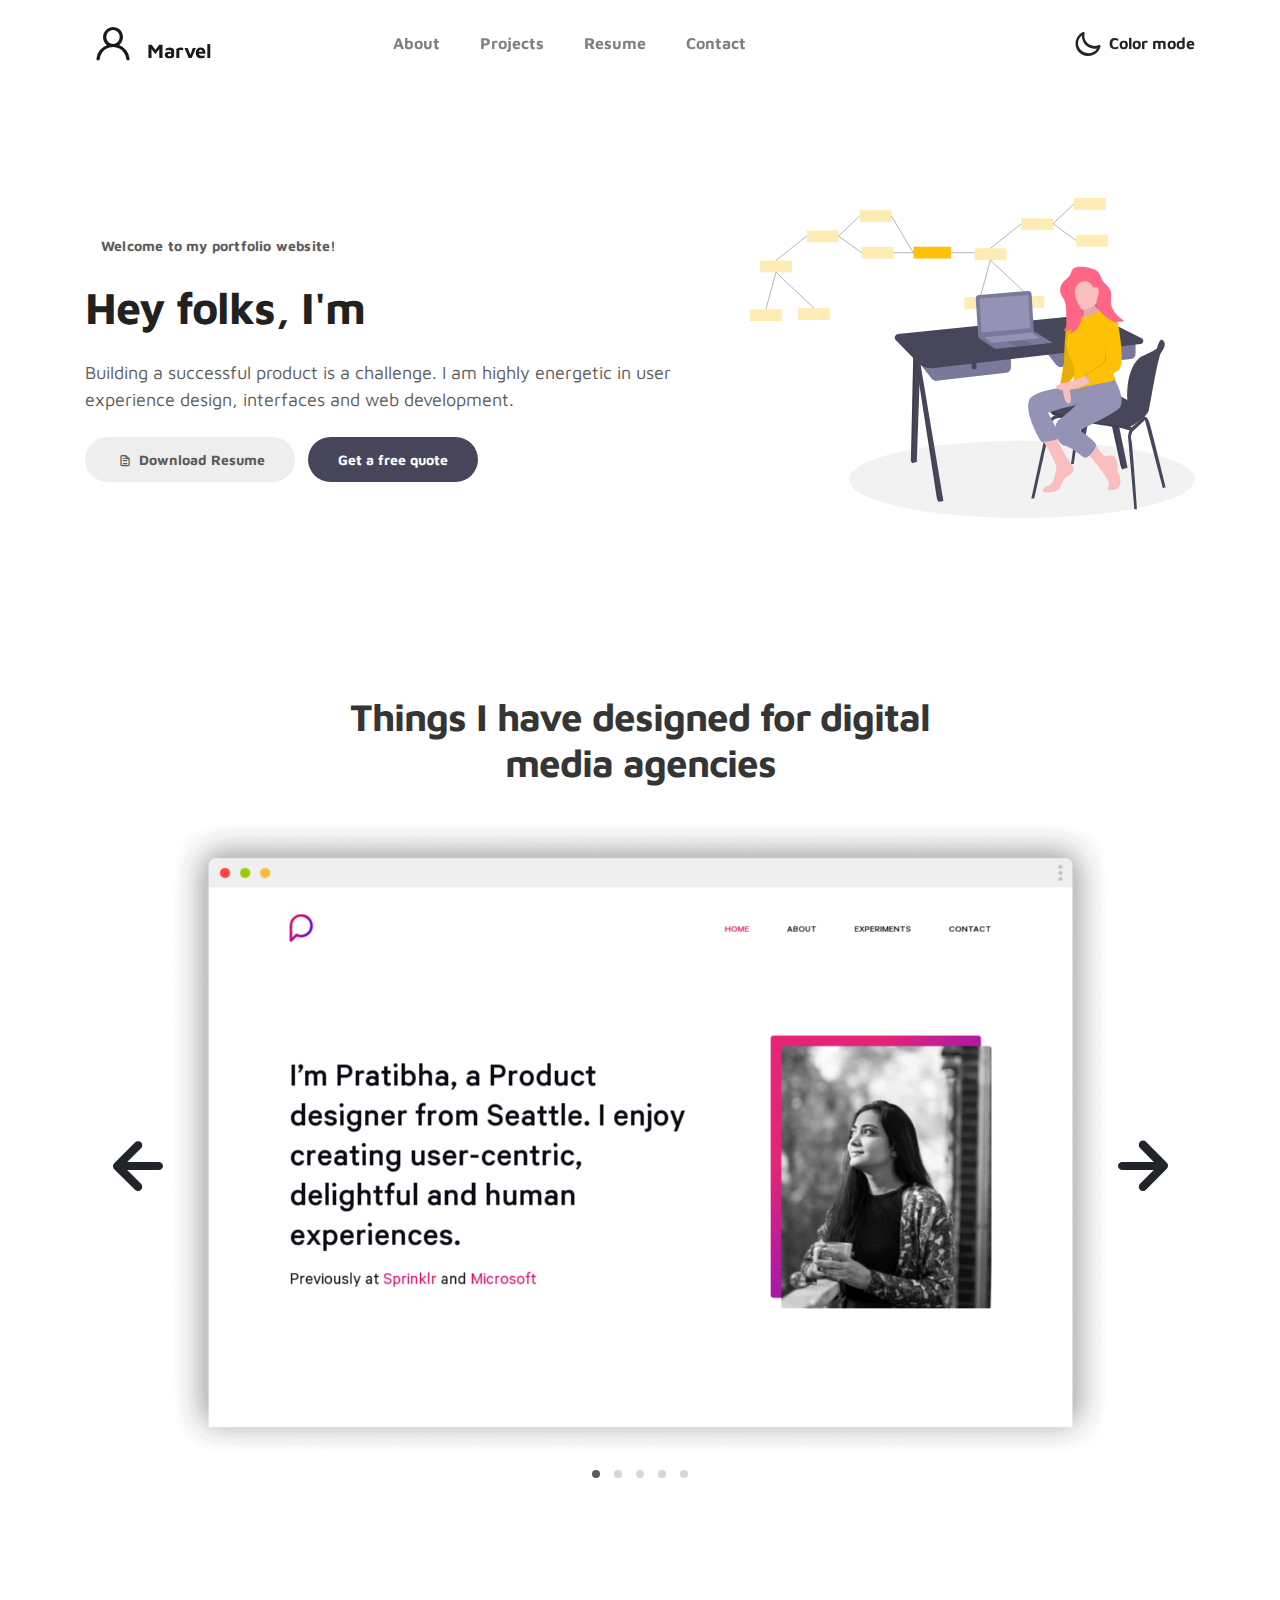
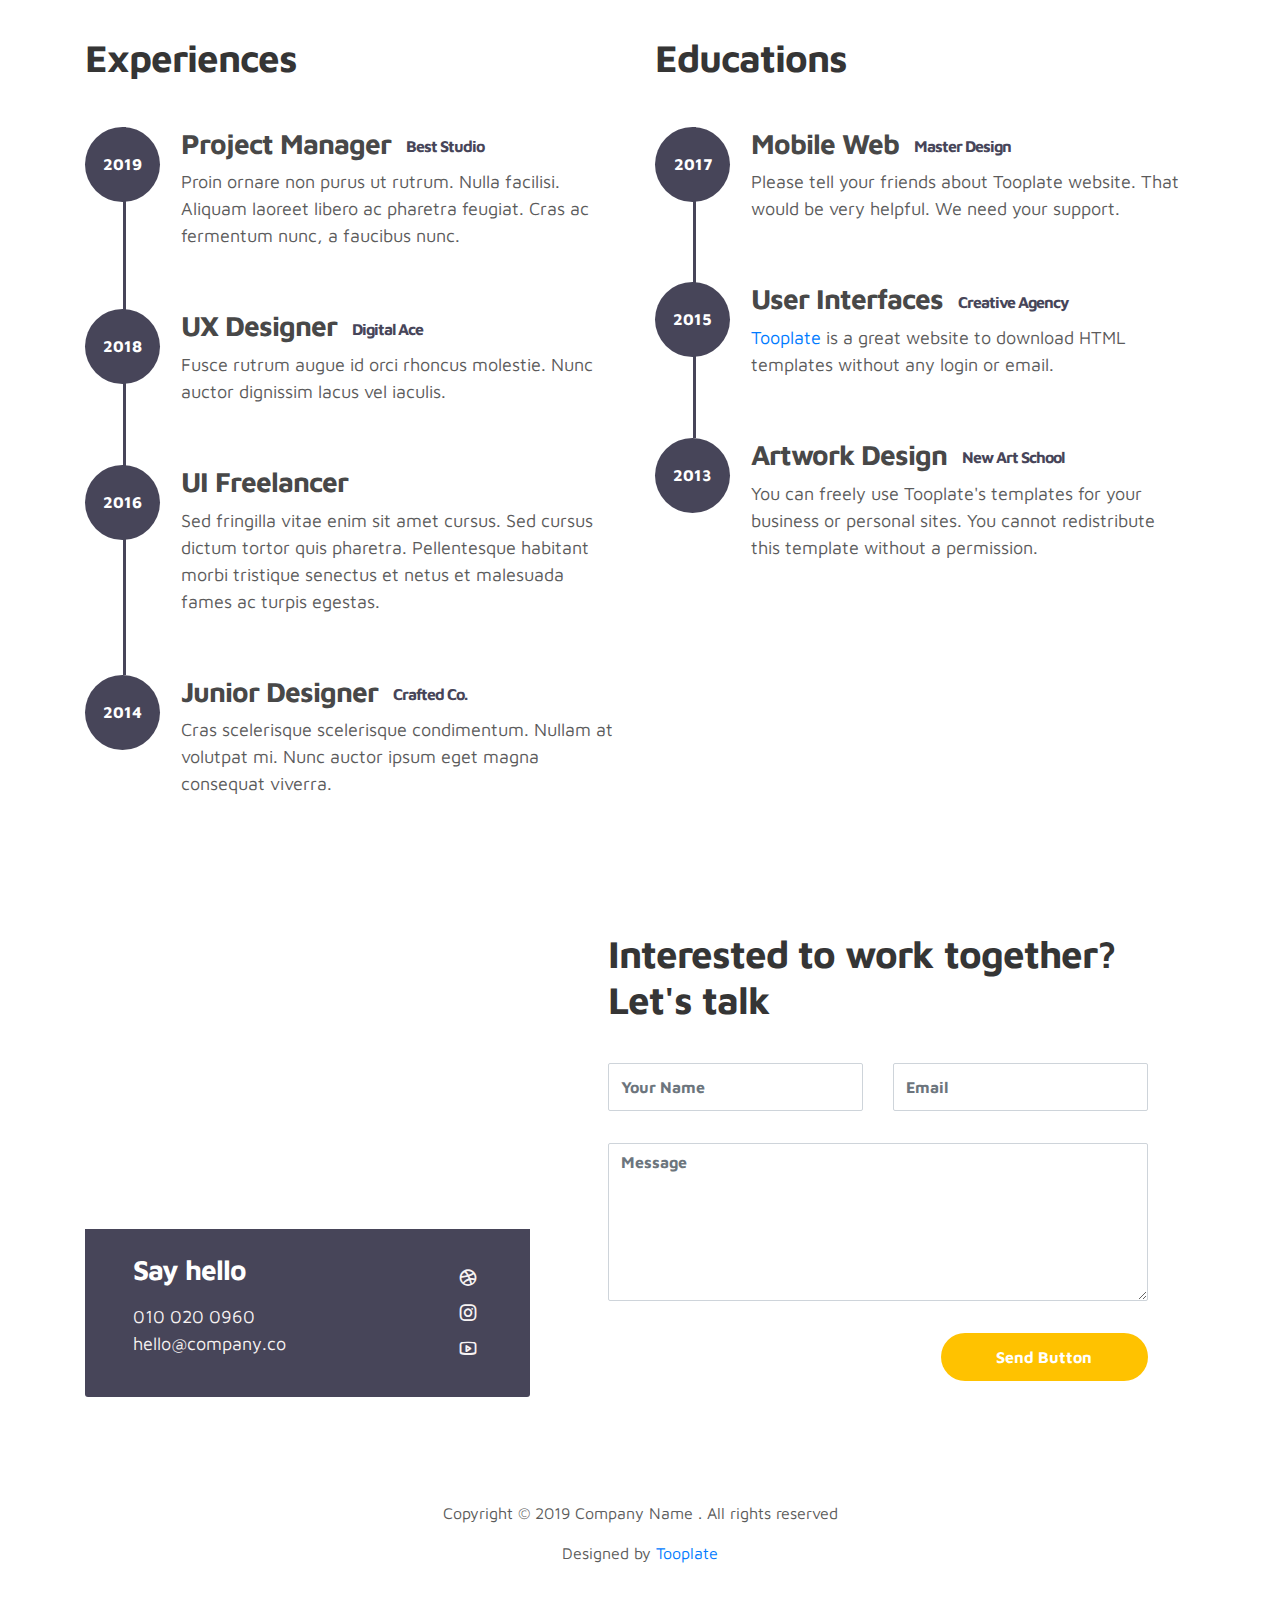
==== portofolio/index.html @ a472008d "change: template" ====
<!doctype html>
<html lang="en">
  <head>
    <meta charset="utf-8">
    <meta name="viewport" content="width=device-width, initial-scale=1, shrink-to-fit=no">
    <meta name="description" content="">
    <meta name="author" content="">

    <title>Marvel HTML Bootstrap 4 Template</title>

    <link rel="stylesheet" href="css/bootstrap.min.css">
    <link rel="stylesheet" href="css/unicons.css">
    <link rel="stylesheet" href="css/owl.carousel.min.css">
    <link rel="stylesheet" href="css/owl.theme.default.min.css">

    <!-- MAIN STYLE -->
    <link rel="stylesheet" href="css/tooplate-style.css">
    
<!--

Tooplate 2115 Marvel

https://www.tooplate.com/view/2115-marvel

-->
  </head>
  <body>

    <!-- MENU -->
    <nav class="navbar navbar-expand-sm navbar-light">
        <div class="container">
            <a class="navbar-brand" href="index.html"><i class='uil uil-user'></i> Marvel</a>

            <button class="navbar-toggler" type="button" data-toggle="collapse" data-target="#navbarNav" aria-controls="navbarNav" aria-expanded="false"
                aria-label="Toggle navigation">
                <span class="navbar-toggler-icon"></span>
                <span class="navbar-toggler-icon"></span>
                <span class="navbar-toggler-icon"></span>
            </button>

            <div class="collapse navbar-collapse" id="navbarNav">
                <ul class="navbar-nav mx-auto">
                    <li class="nav-item">
                        <a href="#about" class="nav-link"><span data-hover="About">About</span></a>
                    </li>
                    <li class="nav-item">
                        <a href="#project" class="nav-link"><span data-hover="Projects">Projects</span></a>
                    </li>
                    <li class="nav-item">
                        <a href="#resume" class="nav-link"><span data-hover="Resume">Resume</span></a>
                    </li>
                    <li class="nav-item">
                        <a href="#contact" class="nav-link"><span data-hover="Contact">Contact</span></a>
                    </li>
                </ul>

                <ul class="navbar-nav ml-lg-auto">
                    <div class="ml-lg-4">
                      <div class="color-mode d-lg-flex justify-content-center align-items-center">
                        <i class="color-mode-icon"></i>
                        Color mode
                      </div>
                    </div>
                </ul>
            </div>
        </div>
    </nav>

    <!-- ABOUT -->
    <section class="about full-screen d-lg-flex justify-content-center align-items-center" id="about">
        <div class="container">
            <div class="row">
                
                <div class="col-lg-7 col-md-12 col-12 d-flex align-items-center">
                    <div class="about-text">
                        <small class="small-text">Welcome to <span class="mobile-block">my portfolio website!</span></small>
                        <h1 class="animated animated-text">
                            <span class="mr-2">Hey folks, I'm</span>
                                <div class="animated-info">
                                    <span class="animated-item">Marvel Sann</span>
                                    <span class="animated-item">Web Designer</span>
                                    <span class="animated-item">UI Specialist</span>
                                </div>
                        </h1>

                        <p>Building a successful product is a challenge. I am highly energetic in user experience design, interfaces and web development.</p>
                        
                        <div class="custom-btn-group mt-4">
                          <a href="#" class="btn mr-lg-2 custom-btn"><i class='uil uil-file-alt'></i> Download Resume</a>
                          <a href="#contact" class="btn custom-btn custom-btn-bg custom-btn-link">Get a free quote</a>
                        </div>
                    </div>
                </div>

                <div class="col-lg-5 col-md-12 col-12">
                    <div class="about-image svg">
                        <img src="images/undraw/undraw_software_engineer_lvl5.svg" class="img-fluid" alt="svg image">
                    </div>
                </div>

            </div>
        </div>
    </section>

    <!-- PROJECTS -->
    <section class="project py-5" id="project">
        <div class="container">
                
                <div class="row">
                  <div class="col-lg-11 text-center mx-auto col-12">

                      <div class="col-lg-8 mx-auto">
                        <h2>Things I have designed for digital media agencies</h2>
                      </div>

                      <div class="owl-carousel owl-theme">
                        <div class="item">
                          <div class="project-info">
                            <img src="images/project/project-image01.png" class="img-fluid" alt="project image">
                          </div>
                        </div>

                        <div class="item">
                          <div class="project-info">
                            <img src="images/project/project-image02.png" class="img-fluid" alt="project image">
                          </div>
                        </div>

                        <div class="item">
                          <div class="project-info">
                            <img src="images/project/project-image03.png" class="img-fluid" alt="project image">
                          </div>
                        </div>

                        <div class="item">
                          <div class="project-info">
                            <img src="images/project/project-image04.png" class="img-fluid" alt="project image">
                          </div>
                        </div>

                        <div class="item">
                          <div class="project-info">
                            <img src="images/project/project-image05.png" class="img-fluid" alt="project image">
                          </div>
                        </div>
                      </div>

                  </div>
                </div>
        </div>
    </section>

    <!-- FEATURES -->
    <section class="resume py-5 d-lg-flex justify-content-center align-items-center" id="resume">
        <div class="container">
            <div class="row">

                <div class="col-lg-6 col-12">
                  <h2 class="mb-4">Experiences</h2>

                    <div class="timeline">
                        <div class="timeline-wrapper">
                             <div class="timeline-yr">
                                  <span>2019</span>
                             </div>
                             <div class="timeline-info">
                                  <h3><span>Project Manager</span><small>Best Studio</small></h3>
                                  <p>Proin ornare non purus ut rutrum. Nulla facilisi. Aliquam laoreet libero ac pharetra feugiat. Cras ac fermentum nunc, a faucibus nunc.</p>
                             </div>
                        </div>

                        <div class="timeline-wrapper">
                            <div class="timeline-yr">
                                <span>2018</span>
                            </div>
                            <div class="timeline-info">
                                <h3><span>UX Designer</span><small>Digital Ace</small></h3>
                                <p>Fusce rutrum augue id orci rhoncus molestie. Nunc auctor dignissim lacus vel iaculis.</p>
                            </div>
                        </div>

                        <div class="timeline-wrapper">
                            <div class="timeline-yr">
                                <span>2016</span>
                            </div>
                            <div class="timeline-info">
                                <h3><span>UI Freelancer</h3>
                                <p>Sed fringilla vitae enim sit amet cursus. Sed cursus dictum tortor quis pharetra. Pellentesque habitant morbi tristique senectus et netus et malesuada fames ac turpis egestas.</p>
                            </div>
                        </div>
                        
                        <div class="timeline-wrapper">
                            <div class="timeline-yr">
                                <span>2014</span>
                            </div>
                            <div class="timeline-info">
                                <h3><span>Junior Designer<small>Crafted Co.</small></h3>
                                <p>Cras scelerisque scelerisque condimentum. Nullam at volutpat mi. Nunc auctor ipsum eget magna consequat viverra.</p>
                            </div>
                        </div>

                    </div>
                </div>

                <div class="col-lg-6 col-12">
                  <h2 class="mb-4 mobile-mt-2">Educations</h2>

                    <div class="timeline">
                        <div class="timeline-wrapper">
                             <div class="timeline-yr">
                                  <span>2017</span>
                             </div>
                             <div class="timeline-info">
                                  <h3><span>Mobile Web</span><small>Master Design</small></h3>
                                  <p>Please tell your friends about Tooplate website. That would be very helpful. We need your support.</p>
                             </div>
                        </div>

                        <div class="timeline-wrapper">
                            <div class="timeline-yr">
                                <span>2015</span>
                            </div>
                            <div class="timeline-info">
                                <h3><span>User Interfaces</span><small>Creative Agency</small></h3>
                                <p><a rel="nofollow" href="https://www.facebook.com/tooplate">Tooplate</a> is a great website to download HTML templates without any login or email.</p>
                            </div>
                        </div>
                        
                        <div class="timeline-wrapper">
                            <div class="timeline-yr">
                                <span>2013</span>
                            </div>
                            <div class="timeline-info">
                                <h3><span>Artwork Design</span><small>New Art School</small></h3>
                                <p>You can freely use Tooplate's templates for your business or personal sites. You cannot redistribute this template without a permission.</p>
                            </div>
                        </div>

                    </div>
                </div>
                
            </div>
        </div>
    </section>

    <!-- CONTACT -->
    <section class="contact py-5" id="contact">
      <div class="container">
        <div class="row">
          
          <div class="col-lg-5 mr-lg-5 col-12">
            <div class="google-map w-100">
              <iframe src="https://www.google.com/maps/embed?pb=!1m18!1m12!1m3!1d12088.558402180099!2d-73.99373482142036!3d40.75895421922642!2m3!1f0!2f0!3f0!3m2!1i1024!2i768!4f13.1!3m3!1m2!1s0x89c25855b8fb3083%3A0xa0f9aef176042a5c!2sTheater+District%2C+New+York%2C+NY%2C+USA!5e0!3m2!1sen!2smm!4v1549875377188" width="400" height="300" frameborder="0" style="border:0" allowfullscreen></iframe>
            </div>

            <div class="contact-info d-flex justify-content-between align-items-center py-4 px-lg-5">
                <div class="contact-info-item">
                  <h3 class="mb-3 text-white">Say hello</h3>
                  <p class="footer-text mb-0">010 020 0960</p>
                  <p><a href="mailto:hello@company.co">hello@company.co</a></p>
                </div>

                <ul class="social-links">
                     <li><a href="#" class="uil uil-dribbble" data-toggle="tooltip" data-placement="left" title="Dribbble"></a></li>
                     <li><a href="#" class="uil uil-instagram" data-toggle="tooltip" data-placement="left" title="Instagram"></a></li>
                     <li><a href="#" class="uil uil-youtube" data-toggle="tooltip" data-placement="left" title="Youtube"></a></li>
                </ul>
            </div>
          </div>

          <div class="col-lg-6 col-12">
            <div class="contact-form">
              <h2 class="mb-4">Interested to work together? Let's talk</h2>

              <form action="" method="get">
                <div class="row">
                  <div class="col-lg-6 col-12">
                    <input type="text" class="form-control" name="name" placeholder="Your Name" id="name">
                  </div>

                  <div class="col-lg-6 col-12">
                    <input type="email" class="form-control" name="email" placeholder="Email" id="email">
                  </div>

                  <div class="col-12">
                    <textarea name="message" rows="6" class="form-control" id="message" placeholder="Message"></textarea>
                  </div>

                  <div class="ml-lg-auto col-lg-5 col-12">
                    <input type="submit" class="form-control submit-btn" value="Send Button">
                  </div>
                </div>
              </form>
            </div>
          </div>

        </div>
      </div>
    </section>

    <!-- FOOTER -->
     <footer class="footer py-5">
          <div class="container">
               <div class="row">

                    <div class="col-lg-12 col-12">                                
                        <p class="copyright-text text-center">Copyright &copy; 2019 Company Name . All rights reserved</p>
                        <p class="copyright-text text-center">Designed by <a rel="nofollow" href="https://www.facebook.com/tooplate">Tooplate</a></p>
                    </div>
                    
               </div>
          </div>
     </footer>

    <script src="js/jquery-3.3.1.min.js"></script>
    <script src="js/popper.min.js"></script>
    <script src="js/bootstrap.min.js"></script>
    <script src="js/Headroom.js"></script>
    <script src="js/jQuery.headroom.js"></script>
    <script src="js/owl.carousel.min.js"></script>
    <script src="js/smoothscroll.js"></script>
    <script src="js/custom.js"></script>

  </body>
</html>
---- portofolio/css/unicons.css ----
@font-face {
  font-family: 'unicons';
  src: url('../font/unicons.eot?42479262');
  src: url('../font/unicons.eot?42479262#iefix') format('embedded-opentype'),
       url('../font/unicons.woff2?42479262') format('woff2'),
       url('../font/unicons.woff?42479262') format('woff'),
       url('../font/unicons.ttf?42479262') format('truetype'),
       url('../font/unicons.svg?42479262#unicons') format('svg');
  font-weight: normal;
  font-style: normal;
}
/* Chrome hack: SVG is rendered more smooth in Windozze. 100% magic, uncomment if you need it. */
/* Note, that will break hinting! In other OS-es font will be not as sharp as it could be */
/*
@media screen and (-webkit-min-device-pixel-ratio:0) {
  @font-face {
    font-family: 'unicons';
    src: url('../font/unicons.svg?42479262#unicons') format('svg');
  }
}
*/
 
 [class^="uil-"]:before, [class*=" uil-"]:before {
  font-family: "unicons";
  font-style: normal;
  font-weight: normal;
  speak: none;
 
  display: inline-block;
  text-decoration: inherit;
  width: 1em;
  margin-right: .2em;
  text-align: center;
  /* opacity: .8; */
 
  /* For safety - reset parent styles, that can break glyph codes*/
  font-variant: normal;
  text-transform: none;
 
  /* fix buttons height, for twitter bootstrap */
  line-height: 1em;
 
  /* Animation center compensation - margins should be symmetric */
  /* remove if not needed */
  margin-left: .2em;
 
  /* you can be more comfortable with increased icons size */
  /* font-size: 120%; */
 
  /* Font smoothing. That was taken from TWBS */
  -webkit-font-smoothing: antialiased;
  -moz-osx-font-smoothing: grayscale;
 
  /* Uncomment for 3D effect */
  /* text-shadow: 1px 1px 1px rgba(127, 127, 127, 0.3); */
}
 
.uil-abacus:before { content: '\e800'; } /* '' */
.uil-accessible-icon-alt:before { content: '\e801'; } /* '' */
.uil-adjust-alt:before { content: '\e802'; } /* '' */
.uil-adjust-circle:before { content: '\e803'; } /* '' */
.uil-adjust-half:before { content: '\e804'; } /* '' */
.uil-adjust:before { content: '\e805'; } /* '' */
.uil-airplay:before { content: '\e806'; } /* '' */
.uil-align-alt:before { content: '\e807'; } /* '' */
.uil-align-center-alt:before { content: '\e808'; } /* '' */
.uil-align-center-h:before { content: '\e809'; } /* '' */
.uil-align-center-justify:before { content: '\e80a'; } /* '' */
.uil-align-center-v:before { content: '\e80b'; } /* '' */
.uil-align-center:before { content: '\e80c'; } /* '' */
.uil-align-justify:before { content: '\e80d'; } /* '' */
.uil-align-left-justify:before { content: '\e80e'; } /* '' */
.uil-align-left:before { content: '\e80f'; } /* '' */
.uil-align-letter-right:before { content: '\e810'; } /* '' */
.uil-align-right-justify:before { content: '\e811'; } /* '' */
.uil-align-right:before { content: '\e812'; } /* '' */
.uil-align:before { content: '\e813'; } /* '' */
.uil-ambulance:before { content: '\e814'; } /* '' */
.uil-analysis:before { content: '\e815'; } /* '' */
.uil-analytics:before { content: '\e816'; } /* '' */
.uil-anchor:before { content: '\e817'; } /* '' */
.uil-android-phone-slash:before { content: '\e818'; } /* '' */
.uil-angle-double-down:before { content: '\e819'; } /* '' */
.uil-angle-double-left:before { content: '\e81a'; } /* '' */
.uil-angle-double-right:before { content: '\e81b'; } /* '' */
.uil-angle-double-up:before { content: '\e81c'; } /* '' */
.uil-angle-down:before { content: '\e81d'; } /* '' */
.uil-angle-left:before { content: '\e81e'; } /* '' */
.uil-angle-right-b:before { content: '\e81f'; } /* '' */
.uil-angle-right:before { content: '\e820'; } /* '' */
.uil-angle-up:before { content: '\e821'; } /* '' */
.uil-annoyed-alt:before { content: '\e822'; } /* '' */
.uil-annoyed:before { content: '\e823'; } /* '' */
.uil-apps:before { content: '\e824'; } /* '' */
.uil-archive-alt:before { content: '\e825'; } /* '' */
.uil-archive:before { content: '\e826'; } /* '' */
.uil-arrow-break:before { content: '\e827'; } /* '' */
.uil-arrow-circle-down:before { content: '\e828'; } /* '' */
.uil-arrow-circle-left:before { content: '\e829'; } /* '' */
.uil-arrow-circle-right:before { content: '\e82a'; } /* '' */
.uil-arrow-circle-up:before { content: '\e82b'; } /* '' */
.uil-arrow-compress-h:before { content: '\e82c'; } /* '' */
.uil-arrow-down-left:before { content: '\e82d'; } /* '' */
.uil-arrow-down-right:before { content: '\e82e'; } /* '' */
.uil-arrow-down:before { content: '\e82f'; } /* '' */
.uil-arrow-from-right:before { content: '\e830'; } /* '' */
.uil-arrow-from-top:before { content: '\e831'; } /* '' */
.uil-arrow-growth:before { content: '\e832'; } /* '' */
.uil-arrow-left:before { content: '\e833'; } /* '' */
.uil-arrow-random:before { content: '\e834'; } /* '' */
.uil-arrow-resize-diagonal:before { content: '\e835'; } /* '' */
.uil-arrow-right:before { content: '\e836'; } /* '' */
.uil-arrow-to-bottom:before { content: '\e837'; } /* '' */
.uil-arrow-to-right:before { content: '\e838'; } /* '' */
.uil-arrow-up-left:before { content: '\e839'; } /* '' */
.uil-arrow-up-right:before { content: '\e83a'; } /* '' */
.uil-arrow-up:before { content: '\e83b'; } /* '' */
.uil-arrows-h-alt:before { content: '\e83c'; } /* '' */
.uil-arrows-h:before { content: '\e83d'; } /* '' */
.uil-arrows-left-down:before { content: '\e83e'; } /* '' */
.uil-arrows-maximize:before { content: '\e83f'; } /* '' */
.uil-arrows-merge:before { content: '\e840'; } /* '' */
.uil-arrows-resize-h:before { content: '\e841'; } /* '' */
.uil-arrows-resize-v:before { content: '\e842'; } /* '' */
.uil-arrows-resize:before { content: '\e843'; } /* '' */
.uil-arrows-right-down:before { content: '\e844'; } /* '' */
.uil-arrows-shrink-h:before { content: '\e845'; } /* '' */
.uil-arrows-shrink-v:before { content: '\e846'; } /* '' */
.uil-arrows-up-right:before { content: '\e847'; } /* '' */
.uil-arrows-v-alt:before { content: '\e848'; } /* '' */
.uil-arrows-v:before { content: '\e849'; } /* '' */
.uil-at:before { content: '\e84a'; } /* '' */
.uil-atm-card:before { content: '\e84b'; } /* '' */
.uil-atom:before { content: '\e84c'; } /* '' */
.uil-auto-flash:before { content: '\e84d'; } /* '' */
.uil-award-alt:before { content: '\e84e'; } /* '' */
.uil-award:before { content: '\e84f'; } /* '' */
.uil-baby-carriage:before { content: '\e850'; } /* '' */
.uil-backpack:before { content: '\e851'; } /* '' */
.uil-backspace:before { content: '\e852'; } /* '' */
.uil-backward:before { content: '\e853'; } /* '' */
.uil-bag-alt:before { content: '\e854'; } /* '' */
.uil-bag-slash:before { content: '\e855'; } /* '' */
.uil-bag:before { content: '\e856'; } /* '' */
.uil-ball:before { content: '\e857'; } /* '' */
.uil-ban:before { content: '\e858'; } /* '' */
.uil-bars:before { content: '\e859'; } /* '' */
.uil-basketball-hoop:before { content: '\e85a'; } /* '' */
.uil-basketball:before { content: '\e85b'; } /* '' */
.uil-battery-bolt:before { content: '\e85c'; } /* '' */
.uil-battery-empty:before { content: '\e85d'; } /* '' */
.uil-bed-double:before { content: '\e85e'; } /* '' */
.uil-bed:before { content: '\e85f'; } /* '' */
.uil-bell-school:before { content: '\e860'; } /* '' */
.uil-bell-slash:before { content: '\e861'; } /* '' */
.uil-bill:before { content: '\e862'; } /* '' */
.uil-bitcoin-circle:before { content: '\e863'; } /* '' */
.uil-bitcoin:before { content: '\e864'; } /* '' */
.uil-bluetooth-b:before { content: '\e865'; } /* '' */
.uil-bolt-alt:before { content: '\e866'; } /* '' */
.uil-bolt-slash:before { content: '\e867'; } /* '' */
.uil-bolt:before { content: '\e868'; } /* '' */
.uil-book-alt:before { content: '\e869'; } /* '' */
.uil-book-medical:before { content: '\e86a'; } /* '' */
.uil-book-open:before { content: '\e86b'; } /* '' */
.uil-book-reader:before { content: '\e86c'; } /* '' */
.uil-book:before { content: '\e86d'; } /* '' */
.uil-bookmark-full:before { content: '\e86e'; } /* '' */
.uil-bookmark:before { content: '\e86f'; } /* '' */
.uil-books:before { content: '\e870'; } /* '' */
.uil-boombox:before { content: '\e871'; } /* '' */
.uil-border-alt:before { content: '\e872'; } /* '' */
.uil-border-bottom:before { content: '\e873'; } /* '' */
.uil-border-clear:before { content: '\e874'; } /* '' */
.uil-border-horizontal:before { content: '\e875'; } /* '' */
.uil-border-inner:before { content: '\e876'; } /* '' */
.uil-border-left:before { content: '\e877'; } /* '' */
.uil-border-out:before { content: '\e878'; } /* '' */
.uil-border-right:before { content: '\e879'; } /* '' */
.uil-border-top:before { content: '\e87a'; } /* '' */
.uil-border-vertical:before { content: '\e87b'; } /* '' */
.uil-box:before { content: '\e87c'; } /* '' */
.uil-briefcase-alt:before { content: '\e87d'; } /* '' */
.uil-briefcase:before { content: '\e87e'; } /* '' */
.uil-bright:before { content: '\e87f'; } /* '' */
.uil-brightness-empty:before { content: '\e880'; } /* '' */
.uil-brightness-half:before { content: '\e881'; } /* '' */
.uil-brightness-low:before { content: '\e882'; } /* '' */
.uil-brightness-minus:before { content: '\e883'; } /* '' */
.uil-brightness-plus:before { content: '\e884'; } /* '' */
.uil-brightness:before { content: '\e885'; } /* '' */
.uil-bring-bottom:before { content: '\e886'; } /* '' */
.uil-bring-front:before { content: '\e887'; } /* '' */
.uil-brush-alt:before { content: '\e888'; } /* '' */
.uil-bug:before { content: '\e889'; } /* '' */
.uil-building:before { content: '\e88a'; } /* '' */
.uil-bullseye:before { content: '\e88b'; } /* '' */
.uil-bus-alt:before { content: '\e88c'; } /* '' */
.uil-bus-school:before { content: '\e88d'; } /* '' */
.uil-bus:before { content: '\e88e'; } /* '' */
.uil-calcualtor:before { content: '\e88f'; } /* '' */
.uil-calculator-alt:before { content: '\e890'; } /* '' */
.uil-calendar-alt:before { content: '\e891'; } /* '' */
.uil-calendar-slash:before { content: '\e892'; } /* '' */
.uil-calender:before { content: '\e893'; } /* '' */
.uil-calling:before { content: '\e894'; } /* '' */
.uil-camera-plus:before { content: '\e895'; } /* '' */
.uil-camera-slash:before { content: '\e896'; } /* '' */
.uil-camera:before { content: '\e897'; } /* '' */
.uil-cancel:before { content: '\e898'; } /* '' */
.uil-capsule:before { content: '\e899'; } /* '' */
.uil-capture:before { content: '\e89a'; } /* '' */
.uil-car-sideview:before { content: '\e89b'; } /* '' */
.uil-car-slash:before { content: '\e89c'; } /* '' */
.uil-car-wash:before { content: '\e89d'; } /* '' */
.uil-car:before { content: '\e89e'; } /* '' */
.uil-card-atm:before { content: '\e89f'; } /* '' */
.uil-caret-right:before { content: '\e8a0'; } /* '' */
.uil-cart:before { content: '\e8a1'; } /* '' */
.uil-cell:before { content: '\e8a2'; } /* '' */
.uil-celsius:before { content: '\e8a3'; } /* '' */
.uil-chart-bar-alt:before { content: '\e8a4'; } /* '' */
.uil-chart-bar:before { content: '\e8a5'; } /* '' */
.uil-chart-down:before { content: '\e8a6'; } /* '' */
.uil-chart-growth-alt:before { content: '\e8a7'; } /* '' */
.uil-chart-growth:before { content: '\e8a8'; } /* '' */
.uil-chart-line:before { content: '\e8a9'; } /* '' */
.uil-chart-pie-alt:before { content: '\e8aa'; } /* '' */
.uil-chart-pie:before { content: '\e8ab'; } /* '' */
.uil-chart:before { content: '\e8ac'; } /* '' */
.uil-chat-bubble-user:before { content: '\e8ad'; } /* '' */
.uil-chat-info:before { content: '\e8ae'; } /* '' */
.uil-chat:before { content: '\e8af'; } /* '' */
.uil-check-circle:before { content: '\e8b0'; } /* '' */
.uil-check-square:before { content: '\e8b1'; } /* '' */
.uil-check:before { content: '\e8b2'; } /* '' */
.uil-circle-layer:before { content: '\e8b3'; } /* '' */
.uil-circle:before { content: '\e8b4'; } /* '' */
.uil-circuit:before { content: '\e8b5'; } /* '' */
.uil-clapper-board:before { content: '\e8b6'; } /* '' */
.uil-clipboard-alt:before { content: '\e8b7'; } /* '' */
.uil-clipboard-blank:before { content: '\e8b8'; } /* '' */
.uil-clipboard-notes:before { content: '\e8b9'; } /* '' */
.uil-clipboard:before { content: '\e8ba'; } /* '' */
.uil-clock-eight:before { content: '\e8bb'; } /* '' */
.uil-clock-five:before { content: '\e8bc'; } /* '' */
.uil-clock-nine:before { content: '\e8bd'; } /* '' */
.uil-clock-seven:before { content: '\e8be'; } /* '' */
.uil-clock-ten:before { content: '\e8bf'; } /* '' */
.uil-clock-three:before { content: '\e8c0'; } /* '' */
.uil-clock-two:before { content: '\e8c1'; } /* '' */
.uil-clock:before { content: '\e8c2'; } /* '' */
.uil-closed-captioning:before { content: '\e8c3'; } /* '' */
.uil-cloud-block:before { content: '\e8c4'; } /* '' */
.uil-cloud-bookmark:before { content: '\e8c5'; } /* '' */
.uil-cloud-check:before { content: '\e8c6'; } /* '' */
.uil-cloud-computing:before { content: '\e8c7'; } /* '' */
.uil-cloud-data-connection:before { content: '\e8c8'; } /* '' */
.uil-cloud-database-tree:before { content: '\e8c9'; } /* '' */
.uil-cloud-download:before { content: '\e8ca'; } /* '' */
.uil-cloud-drizzle:before { content: '\e8cb'; } /* '' */
.uil-cloud-exclamation:before { content: '\e8cc'; } /* '' */
.uil-cloud-hail:before { content: '\e8cd'; } /* '' */
.uil-cloud-heart:before { content: '\e8ce'; } /* '' */
.uil-cloud-info:before { content: '\e8cf'; } /* '' */
.uil-cloud-lock:before { content: '\e8d0'; } /* '' */
.uil-cloud-meatball:before { content: '\e8d1'; } /* '' */
.uil-cloud-moon-hail:before { content: '\e8d2'; } /* '' */
.uil-cloud-moon-meatball:before { content: '\e8d3'; } /* '' */
.uil-cloud-moon-rain:before { content: '\e8d4'; } /* '' */
.uil-cloud-moon-showers:before { content: '\e8d5'; } /* '' */
.uil-cloud-moon:before { content: '\e8d6'; } /* '' */
.uil-cloud-question:before { content: '\e8d7'; } /* '' */
.uil-cloud-rain-sun:before { content: '\e8d8'; } /* '' */
.uil-cloud-rain:before { content: '\e8d9'; } /* '' */
.uil-cloud-redo:before { content: '\e8da'; } /* '' */
.uil-cloud-set:before { content: '\e8db'; } /* '' */
.uil-cloud-share:before { content: '\e8dc'; } /* '' */
.uil-cloud-shield:before { content: '\e8dd'; } /* '' */
.uil-cloud-showers-alt:before { content: '\e8de'; } /* '' */
.uil-cloud-showers-heavy:before { content: '\e8df'; } /* '' */
.uil-cloud-showers:before { content: '\e8e0'; } /* '' */
.uil-cloud-slash:before { content: '\e8e1'; } /* '' */
.uil-cloud-sun-hail:before { content: '\e8e2'; } /* '' */
.uil-cloud-sun-meatball:before { content: '\e8e3'; } /* '' */
.uil-cloud-sun-rain-alt:before { content: '\e8e4'; } /* '' */
.uil-cloud-sun-rain:before { content: '\e8e5'; } /* '' */
.uil-cloud-sun-tear:before { content: '\e8e6'; } /* '' */
.uil-cloud-sun:before { content: '\e8e7'; } /* '' */
.uil-cloud-times:before { content: '\e8e8'; } /* '' */
.uil-cloud-unlock:before { content: '\e8e9'; } /* '' */
.uil-cloud-upload:before { content: '\e8ea'; } /* '' */
.uil-cloud-wifi:before { content: '\e8eb'; } /* '' */
.uil-cloud-wind:before { content: '\e8ec'; } /* '' */
.uil-cloud:before { content: '\e8ed'; } /* '' */
.uil-clouds:before { content: '\e8ee'; } /* '' */
.uil-club:before { content: '\e8ef'; } /* '' */
.uil-code:before { content: '\e8f0'; } /* '' */
.uil-coffee:before { content: '\e8f1'; } /* '' */
.uil-cog:before { content: '\e8f2'; } /* '' */
.uil-coins:before { content: '\e8f3'; } /* '' */
.uil-columns:before { content: '\e8f4'; } /* '' */
.uil-comment-alt-block:before { content: '\e8f5'; } /* '' */
.uil-comment-alt-chart-lines:before { content: '\e8f6'; } /* '' */
.uil-comment-alt-check:before { content: '\e8f7'; } /* '' */
.uil-comment-alt-dots:before { content: '\e8f8'; } /* '' */
.uil-comment-alt-download:before { content: '\e8f9'; } /* '' */
.uil-comment-alt-edit:before { content: '\e8fa'; } /* '' */
.uil-comment-alt-exclamation:before { content: '\e8fb'; } /* '' */
.uil-comment-alt-heart:before { content: '\e8fc'; } /* '' */
.uil-comment-alt-image:before { content: '\e8fd'; } /* '' */
.uil-comment-alt-info:before { content: '\e8fe'; } /* '' */
.uil-comment-alt-lines:before { content: '\e8ff'; } /* '' */
.uil-comment-alt-lock:before { content: '\e900'; } /* '' */
.uil-comment-alt-medical:before { content: '\e901'; } /* '' */
.uil-comment-alt-message:before { content: '\e902'; } /* '' */
.uil-comment-alt-notes:before { content: '\e903'; } /* '' */
.uil-comment-alt-plus:before { content: '\e904'; } /* '' */
.uil-comment-alt-question:before { content: '\e905'; } /* '' */
.uil-comment-alt-redo:before { content: '\e906'; } /* '' */
.uil-comment-alt-search:before { content: '\e907'; } /* '' */
.uil-comment-alt-share:before { content: '\e908'; } /* '' */
.uil-comment-alt-shield:before { content: '\e909'; } /* '' */
.uil-comment-alt-upload:before { content: '\e90a'; } /* '' */
.uil-comment-alt-verify:before { content: '\e90b'; } /* '' */
.uil-comment-alt:before { content: '\e90c'; } /* '' */
.uil-comment-block:before { content: '\e90d'; } /* '' */
.uil-comment-chart-line:before { content: '\e90e'; } /* '' */
.uil-comment-check:before { content: '\e90f'; } /* '' */
.uil-comment-dots:before { content: '\e910'; } /* '' */
.uil-comment-download:before { content: '\e911'; } /* '' */
.uil-comment-edit:before { content: '\e912'; } /* '' */
.uil-comment-exclamation:before { content: '\e913'; } /* '' */
.uil-comment-heart:before { content: '\e914'; } /* '' */
.uil-comment-image:before { content: '\e915'; } /* '' */
.uil-comment-info-alt:before { content: '\e916'; } /* '' */
.uil-comment-info:before { content: '\e917'; } /* '' */
.uil-comment-lines:before { content: '\e918'; } /* '' */
.uil-comment-lock:before { content: '\e919'; } /* '' */
.uil-comment-medical:before { content: '\e91a'; } /* '' */
.uil-comment-message:before { content: '\e91b'; } /* '' */
.uil-comment-notes:before { content: '\e91c'; } /* '' */
.uil-comment-plus:before { content: '\e91d'; } /* '' */
.uil-comment-question:before { content: '\e91e'; } /* '' */
.uil-comment-redo:before { content: '\e91f'; } /* '' */
.uil-comment-search:before { content: '\e920'; } /* '' */
.uil-comment-share:before { content: '\e921'; } /* '' */
.uil-comment-shield:before { content: '\e922'; } /* '' */
.uil-comment-slash:before { content: '\e923'; } /* '' */
.uil-comment-upload:before { content: '\e924'; } /* '' */
.uil-comment-verify:before { content: '\e925'; } /* '' */
.uil-comment:before { content: '\e926'; } /* '' */
.uil-comments-alt:before { content: '\e927'; } /* '' */
.uil-comments:before { content: '\e928'; } /* '' */
.uil-commnet-alt-slash:before { content: '\e929'; } /* '' */
.uil-compact-disc:before { content: '\e92a'; } /* '' */
.uil-compass:before { content: '\e92b'; } /* '' */
.uil-compress-alt-left:before { content: '\e92c'; } /* '' */
.uil-compress-alt:before { content: '\e92d'; } /* '' */
.uil-compress-arrows:before { content: '\e92e'; } /* '' */
.uil-compress-lines:before { content: '\e92f'; } /* '' */
.uil-compress-point:before { content: '\e930'; } /* '' */
.uil-compress-v:before { content: '\e931'; } /* '' */
.uil-compress:before { content: '\e932'; } /* '' */
.uil-computer-mouse:before { content: '\e933'; } /* '' */
.uil-confused:before { content: '\e934'; } /* '' */
.uil-constructor:before { content: '\e935'; } /* '' */
.uil-copy-alt:before { content: '\e936'; } /* '' */
.uil-copy-landscape:before { content: '\e937'; } /* '' */
.uil-copy:before { content: '\e938'; } /* '' */
.uil-copyright:before { content: '\e939'; } /* '' */
.uil-corner-down-left:before { content: '\e93a'; } /* '' */
.uil-corner-down-right-alt:before { content: '\e93b'; } /* '' */
.uil-corner-down-right:before { content: '\e93c'; } /* '' */
.uil-corner-left-down:before { content: '\e93d'; } /* '' */
.uil-corner-right-down:before { content: '\e93e'; } /* '' */
.uil-corner-up-left-alt:before { content: '\e93f'; } /* '' */
.uil-corner-up-left:before { content: '\e940'; } /* '' */
.uil-corner-up-right-alt:before { content: '\e941'; } /* '' */
.uil-corner-up-right:before { content: '\e942'; } /* '' */
.uil-creative-commons-pd-alt:before { content: '\e943'; } /* '' */
.uil-creative-commons-pd:before { content: '\e944'; } /* '' */
.uil-crockery:before { content: '\e945'; } /* '' */
.uil-crop-alt-rotate-left:before { content: '\e946'; } /* '' */
.uil-crop-alt-rotate-right:before { content: '\e947'; } /* '' */
.uil-crop-alt:before { content: '\e948'; } /* '' */
.uil-crosshair-alt:before { content: '\e949'; } /* '' */
.uil-crosshair:before { content: '\e94a'; } /* '' */
.uil-crosshairs:before { content: '\e94b'; } /* '' */
.uil-cube:before { content: '\e94c'; } /* '' */
.uil-data-sharing:before { content: '\e94d'; } /* '' */
.uil-database-alt:before { content: '\e94e'; } /* '' */
.uil-database:before { content: '\e94f'; } /* '' */
.uil-desert:before { content: '\e950'; } /* '' */
.uil-desktop-alt-slash:before { content: '\e951'; } /* '' */
.uil-desktop-alt:before { content: '\e952'; } /* '' */
.uil-desktop-cloud-alt:before { content: '\e953'; } /* '' */
.uil-desktop-slash:before { content: '\e954'; } /* '' */
.uil-desktop:before { content: '\e955'; } /* '' */
.uil-dialpad-alt:before { content: '\e956'; } /* '' */
.uil-dialpad:before { content: '\e957'; } /* '' */
.uil-diamond:before { content: '\e958'; } /* '' */
.uil-diary-alt:before { content: '\e959'; } /* '' */
.uil-diary:before { content: '\e95a'; } /* '' */
.uil-dice-five:before { content: '\e95b'; } /* '' */
.uil-dice-four:before { content: '\e95c'; } /* '' */
.uil-dice-one:before { content: '\e95d'; } /* '' */
.uil-dice-six:before { content: '\e95e'; } /* '' */
.uil-dice-three:before { content: '\e95f'; } /* '' */
.uil-dice-two:before { content: '\e960'; } /* '' */
.uil-direction:before { content: '\e961'; } /* '' */
.uil-directions:before { content: '\e962'; } /* '' */
.uil-dizzy-meh:before { content: '\e963'; } /* '' */
.uil-dna:before { content: '\e964'; } /* '' */
.uil-document-layout-center:before { content: '\e965'; } /* '' */
.uil-document-layout-left:before { content: '\e966'; } /* '' */
.uil-document-layout-right:before { content: '\e967'; } /* '' */
.uil-document:before { content: '\e968'; } /* '' */
.uil-dollar-alt:before { content: '\e969'; } /* '' */
.uil-dollar-sign-alt:before { content: '\e96a'; } /* '' */
.uil-dollar-sign:before { content: '\e96b'; } /* '' */
.uil-down-arrow:before { content: '\e96c'; } /* '' */
.uil-download-alt:before { content: '\e96d'; } /* '' */
.uil-dribbble:before { content: '\e96e'; } /* '' */
.uil-drill:before { content: '\e96f'; } /* '' */
.uil-dropbox:before { content: '\e970'; } /* '' */
.uil-dumbbell:before { content: '\e971'; } /* '' */
.uil-edit-alt:before { content: '\e972'; } /* '' */
.uil-edit:before { content: '\e973'; } /* '' */
.uil-ellipsis-h:before { content: '\e974'; } /* '' */
.uil-ellipsis-v:before { content: '\e975'; } /* '' */
.uil-emoji:before { content: '\e976'; } /* '' */
.uil-enter:before { content: '\e977'; } /* '' */
.uil-entry:before { content: '\e978'; } /* '' */
.uil-envelope-add:before { content: '\e979'; } /* '' */
.uil-envelope-alt:before { content: '\e97a'; } /* '' */
.uil-envelope-block:before { content: '\e97b'; } /* '' */
.uil-envelope-bookmark:before { content: '\e97c'; } /* '' */
.uil-envelope-check:before { content: '\e97d'; } /* '' */
.uil-envelope-download-alt:before { content: '\e97e'; } /* '' */
.uil-envelope-download:before { content: '\e97f'; } /* '' */
.uil-envelope-edit:before { content: '\e980'; } /* '' */
.uil-envelope-exclamation:before { content: '\e981'; } /* '' */
.uil-envelope-heart:before { content: '\e982'; } /* '' */
.uil-envelope-info:before { content: '\e983'; } /* '' */
.uil-envelope-lock:before { content: '\e984'; } /* '' */
.uil-envelope-minus:before { content: '\e985'; } /* '' */
.uil-envelope-open:before { content: '\e986'; } /* '' */
.uil-envelope-question:before { content: '\e987'; } /* '' */
.uil-envelope-receive:before { content: '\e988'; } /* '' */
.uil-envelope-redo:before { content: '\e989'; } /* '' */
.uil-envelope-search:before { content: '\e98a'; } /* '' */
.uil-envelope-send:before { content: '\e98b'; } /* '' */
.uil-envelope-share:before { content: '\e98c'; } /* '' */
.uil-envelope-shield:before { content: '\e98d'; } /* '' */
.uil-envelope-star:before { content: '\e98e'; } /* '' */
.uil-envelope-times:before { content: '\e98f'; } /* '' */
.uil-envelope-upload-alt:before { content: '\e990'; } /* '' */
.uil-envelope-upload:before { content: '\e991'; } /* '' */
.uil-envelope:before { content: '\e992'; } /* '' */
.uil-envelopes:before { content: '\e993'; } /* '' */
.uil-equal-circle:before { content: '\e994'; } /* '' */
.uil-euro-circle:before { content: '\e995'; } /* '' */
.uil-euro:before { content: '\e996'; } /* '' */
.uil-exchange-alt:before { content: '\e997'; } /* '' */
.uil-exchange:before { content: '\e998'; } /* '' */
.uil-exclamation-circle:before { content: '\e999'; } /* '' */
.uil-exclamation-octagon:before { content: '\e99a'; } /* '' */
.uil-exclamation-triangle:before { content: '\e99b'; } /* '' */
.uil-exclude:before { content: '\e99c'; } /* '' */
.uil-exit:before { content: '\e99d'; } /* '' */
.uil-expand-alt:before { content: '\e99e'; } /* '' */
.uil-expand-arrows-alt:before { content: '\e99f'; } /* '' */
.uil-expand-arrows:before { content: '\e9a0'; } /* '' */
.uil-expand-from-corner:before { content: '\e9a1'; } /* '' */
.uil-expand-left:before { content: '\e9a2'; } /* '' */
.uil-export:before { content: '\e9a3'; } /* '' */
.uil-exposure-alt:before { content: '\e9a4'; } /* '' */
.uil-exposure-increase:before { content: '\e9a5'; } /* '' */
.uil-external-link-alt:before { content: '\e9a6'; } /* '' */
.uil-eye-slash:before { content: '\e9a7'; } /* '' */
.uil-eye:before { content: '\e9a8'; } /* '' */
.uil-facebook:before { content: '\e9a9'; } /* '' */
.uil-fahrenheit:before { content: '\e9aa'; } /* '' */
.uil-fast-mail-alt:before { content: '\e9ab'; } /* '' */
.uil-fast-mail:before { content: '\e9ac'; } /* '' */
.uil-favorite:before { content: '\e9ad'; } /* '' */
.uil-feedback:before { content: '\e9ae'; } /* '' */
.uil-file-alt:before { content: '\e9af'; } /* '' */
.uil-file-blank:before { content: '\e9b0'; } /* '' */
.uil-file-block-alt:before { content: '\e9b1'; } /* '' */
.uil-file-bookmark-alt:before { content: '\e9b2'; } /* '' */
.uil-file-check-alt:before { content: '\e9b3'; } /* '' */
.uil-file-check:before { content: '\e9b4'; } /* '' */
.uil-file-contract-dollar:before { content: '\e9b5'; } /* '' */
.uil-file-copy-alt:before { content: '\e9b6'; } /* '' */
.uil-file-download-alt:before { content: '\e9b7'; } /* '' */
.uil-file-download:before { content: '\e9b8'; } /* '' */
.uil-file-edit-alt:before { content: '\e9b9'; } /* '' */
.uil-file-exclamation-alt:before { content: '\e9ba'; } /* '' */
.uil-file-exclamation:before { content: '\e9bb'; } /* '' */
.uil-file-heart:before { content: '\e9bc'; } /* '' */
.uil-file-info-alt:before { content: '\e9bd'; } /* '' */
.uil-file-landscape-alt:before { content: '\e9be'; } /* '' */
.uil-file-landscape:before { content: '\e9bf'; } /* '' */
.uil-file-lanscape-slash:before { content: '\e9c0'; } /* '' */
.uil-file-lock-alt:before { content: '\e9c1'; } /* '' */
.uil-file-medical-alt:before { content: '\e9c2'; } /* '' */
.uil-file-medical:before { content: '\e9c3'; } /* '' */
.uil-file-minus-alt:before { content: '\e9c4'; } /* '' */
.uil-file-minus:before { content: '\e9c5'; } /* '' */
.uil-file-network:before { content: '\e9c6'; } /* '' */
.uil-file-plus-alt:before { content: '\e9c7'; } /* '' */
.uil-file-plus:before { content: '\e9c8'; } /* '' */
.uil-file-question-alt:before { content: '\e9c9'; } /* '' */
.uil-file-question:before { content: '\e9ca'; } /* '' */
.uil-file-redo-alt:before { content: '\e9cb'; } /* '' */
.uil-file-search-alt:before { content: '\e9cc'; } /* '' */
.uil-file-share-alt:before { content: '\e9cd'; } /* '' */
.uil-file-shield-alt:before { content: '\e9ce'; } /* '' */
.uil-file-slash:before { content: '\e9cf'; } /* '' */
.uil-file-times-alt:before { content: '\e9d0'; } /* '' */
.uil-file-times:before { content: '\e9d1'; } /* '' */
.uil-file-upload-alt:before { content: '\e9d2'; } /* '' */
.uil-file-upload:before { content: '\e9d3'; } /* '' */
.uil-file:before { content: '\e9d4'; } /* '' */
.uil-files-landscapes-alt:before { content: '\e9d5'; } /* '' */
.uil-files-landscapes:before { content: '\e9d6'; } /* '' */
.uil-film:before { content: '\e9d7'; } /* '' */
.uil-filter-slash:before { content: '\e9d8'; } /* '' */
.uil-filter:before { content: '\e9d9'; } /* '' */
.uil-flask-potion:before { content: '\e9da'; } /* '' */
.uil-flask:before { content: '\e9db'; } /* '' */
.uil-flip-h-alt:before { content: '\e9dc'; } /* '' */
.uil-flip-h:before { content: '\e9dd'; } /* '' */
.uil-flip-v-alt:before { content: '\e9de'; } /* '' */
.uil-flip-v:before { content: '\e9df'; } /* '' */
.uil-flower:before { content: '\e9e0'; } /* '' */
.uil-focus-add:before { content: '\e9e1'; } /* '' */
.uil-focus-target:before { content: '\e9e2'; } /* '' */
.uil-focus:before { content: '\e9e3'; } /* '' */
.uil-folder-check:before { content: '\e9e4'; } /* '' */
.uil-folder-download:before { content: '\e9e5'; } /* '' */
.uil-folder-exclamation:before { content: '\e9e6'; } /* '' */
.uil-folder-heart:before { content: '\e9e7'; } /* '' */
.uil-folder-info:before { content: '\e9e8'; } /* '' */
.uil-folder-lock:before { content: '\e9e9'; } /* '' */
.uil-folder-medical:before { content: '\e9ea'; } /* '' */
.uil-folder-minus:before { content: '\e9eb'; } /* '' */
.uil-folder-network:before { content: '\e9ec'; } /* '' */
.uil-folder-plus:before { content: '\e9ed'; } /* '' */
.uil-folder-question:before { content: '\e9ee'; } /* '' */
.uil-folder-slash:before { content: '\e9ef'; } /* '' */
.uil-folder-times:before { content: '\e9f0'; } /* '' */
.uil-folder-upload:before { content: '\e9f1'; } /* '' */
.uil-folder:before { content: '\e9f2'; } /* '' */
.uil-food:before { content: '\e9f3'; } /* '' */
.uil-football-american:before { content: '\e9f4'; } /* '' */
.uil-football-ball:before { content: '\e9f5'; } /* '' */
.uil-football:before { content: '\e9f6'; } /* '' */
.uil-forecastcloud-moon-tear:before { content: '\e9f7'; } /* '' */
.uil-forwaded-call:before { content: '\e9f8'; } /* '' */
.uil-forward:before { content: '\e9f9'; } /* '' */
.uil-frown:before { content: '\e9fa'; } /* '' */
.uil-game-structure:before { content: '\e9fb'; } /* '' */
.uil-game:before { content: '\e9fc'; } /* '' */
.uil-gift:before { content: '\e9fd'; } /* '' */
.uil-glass-martini-alt-slash:before { content: '\e9fe'; } /* '' */
.uil-glass-martini-alt:before { content: '\e9ff'; } /* '' */
.uil-glass-martini:before { content: '\ea00'; } /* '' */
.uil-glass-tea:before { content: '\ea01'; } /* '' */
.uil-glass:before { content: '\ea02'; } /* '' */
.uil-globe:before { content: '\ea03'; } /* '' */
.uil-gold:before { content: '\ea04'; } /* '' */
.uil-google-drive:before { content: '\ea05'; } /* '' */
.uil-graduation-hat:before { content: '\ea06'; } /* '' */
.uil-graph-bar:before { content: '\ea07'; } /* '' */
.uil-grid:before { content: '\ea08'; } /* '' */
.uil-grids:before { content: '\ea09'; } /* '' */
.uil-grin-tongue-wink-alt:before { content: '\ea0a'; } /* '' */
.uil-grin-tongue-wink:before { content: '\ea0b'; } /* '' */
.uil-grin:before { content: '\ea0c'; } /* '' */
.uil-grip-horizontal-line:before { content: '\ea0d'; } /* '' */
.uil-hdd:before { content: '\ea0e'; } /* '' */
.uil-headphones-alt:before { content: '\ea0f'; } /* '' */
.uil-headphones:before { content: '\ea10'; } /* '' */
.uil-heart-alt:before { content: '\ea11'; } /* '' */
.uil-heart-medical:before { content: '\ea12'; } /* '' */
.uil-heart-rate:before { content: '\ea13'; } /* '' */
.uil-heart-sign:before { content: '\ea14'; } /* '' */
.uil-heart:before { content: '\ea15'; } /* '' */
.uil-heartbeat:before { content: '\ea16'; } /* '' */
.uil-history-alt:before { content: '\ea17'; } /* '' */
.uil-history:before { content: '\ea18'; } /* '' */
.uil-home-alt:before { content: '\ea19'; } /* '' */
.uil-home:before { content: '\ea1a'; } /* '' */
.uil-horizontal-align-center:before { content: '\ea1b'; } /* '' */
.uil-horizontal-align-left:before { content: '\ea1c'; } /* '' */
.uil-horizontal-align-right:before { content: '\ea1d'; } /* '' */
.uil-horizontal-distribution-center:before { content: '\ea1e'; } /* '' */
.uil-horizontal-distribution-left:before { content: '\ea1f'; } /* '' */
.uil-horizontal-distribution-right:before { content: '\ea20'; } /* '' */
.uil-hunting:before { content: '\ea21'; } /* '' */
.uil-image-alt-slash:before { content: '\ea22'; } /* '' */
.uil-image-block:before { content: '\ea23'; } /* '' */
.uil-image-broken:before { content: '\ea24'; } /* '' */
.uil-image-check:before { content: '\ea25'; } /* '' */
.uil-image-download:before { content: '\ea26'; } /* '' */
.uil-image-edit:before { content: '\ea27'; } /* '' */
.uil-image-lock:before { content: '\ea28'; } /* '' */
.uil-image-minus:before { content: '\ea29'; } /* '' */
.uil-image-plus:before { content: '\ea2a'; } /* '' */
.uil-image-question:before { content: '\ea2b'; } /* '' */
.uil-image-redo:before { content: '\ea2c'; } /* '' */
.uil-image-resize-landscape:before { content: '\ea2d'; } /* '' */
.uil-image-resize-square:before { content: '\ea2e'; } /* '' */
.uil-image-search:before { content: '\ea2f'; } /* '' */
.uil-image-share:before { content: '\ea30'; } /* '' */
.uil-image-shield:before { content: '\ea31'; } /* '' */
.uil-image-slash:before { content: '\ea32'; } /* '' */
.uil-image-times:before { content: '\ea33'; } /* '' */
.uil-image-upload:before { content: '\ea34'; } /* '' */
.uil-image-v:before { content: '\ea35'; } /* '' */
.uil-image:before { content: '\ea36'; } /* '' */
.uil-images:before { content: '\ea37'; } /* '' */
.uil-incoming-call:before { content: '\ea38'; } /* '' */
.uil-info-circle:before { content: '\ea39'; } /* '' */
.uil-instagram:before { content: '\ea3a'; } /* '' */
.uil-invoice:before { content: '\ea3b'; } /* '' */
.uil-jackhammer:before { content: '\ea3c'; } /* '' */
.uil-kayak:before { content: '\ea3d'; } /* '' */
.uil-key-skeleton-alt:before { content: '\ea3e'; } /* '' */
.uil-key-skeleton:before { content: '\ea3f'; } /* '' */
.uil-keyboard-alt:before { content: '\ea40'; } /* '' */
.uil-keyboard-hide:before { content: '\ea41'; } /* '' */
.uil-keyboard-show:before { content: '\ea42'; } /* '' */
.uil-keyboard:before { content: '\ea43'; } /* '' */
.uil-keyhole-circle:before { content: '\ea44'; } /* '' */
.uil-keyhole-square-full:before { content: '\ea45'; } /* '' */
.uil-keyhole-square:before { content: '\ea46'; } /* '' */
.uil-kid:before { content: '\ea47'; } /* '' */
.uil-label-alt:before { content: '\ea48'; } /* '' */
.uil-label:before { content: '\ea49'; } /* '' */
.uil-lamp:before { content: '\ea4a'; } /* '' */
.uil-laptop-cloud:before { content: '\ea4b'; } /* '' */
.uil-laptop:before { content: '\ea4c'; } /* '' */
.uil-laughing:before { content: '\ea4d'; } /* '' */
.uil-layer-group-slash:before { content: '\ea4e'; } /* '' */
.uil-layer-group:before { content: '\ea4f'; } /* '' */
.uil-layers-alt:before { content: '\ea50'; } /* '' */
.uil-layers-slash:before { content: '\ea51'; } /* '' */
.uil-layers:before { content: '\ea52'; } /* '' */
.uil-left-arrow-from-left:before { content: '\ea53'; } /* '' */
.uil-left-arrow-to-left:before { content: '\ea54'; } /* '' */
.uil-left-indent-alt:before { content: '\ea55'; } /* '' */
.uil-left-indent:before { content: '\ea56'; } /* '' */
.uil-life-ring:before { content: '\ea57'; } /* '' */
.uil-lightbulb-alt:before { content: '\ea58'; } /* '' */
.uil-lightbulb:before { content: '\ea59'; } /* '' */
.uil-line-alt:before { content: '\ea5a'; } /* '' */
.uil-line-spacing:before { content: '\ea5b'; } /* '' */
.uil-link-alt:before { content: '\ea5c'; } /* '' */
.uil-link-broken:before { content: '\ea5d'; } /* '' */
.uil-link-h:before { content: '\ea5e'; } /* '' */
.uil-link:before { content: '\ea5f'; } /* '' */
.uil-list-ui-alt:before { content: '\ea60'; } /* '' */
.uil-list-ul:before { content: '\ea61'; } /* '' */
.uil-location-arrow-alt:before { content: '\ea62'; } /* '' */
.uil-location-arrow:before { content: '\ea63'; } /* '' */
.uil-location-pin-alt:before { content: '\ea64'; } /* '' */
.uil-location-point:before { content: '\ea65'; } /* '' */
.uil-location:before { content: '\ea66'; } /* '' */
.uil-lock-access:before { content: '\ea67'; } /* '' */
.uil-lock-alt:before { content: '\ea68'; } /* '' */
.uil-lock-open-alt:before { content: '\ea69'; } /* '' */
.uil-lock-slash:before { content: '\ea6a'; } /* '' */
.uil-lock:before { content: '\ea6b'; } /* '' */
.uil-mailbox-alt:before { content: '\ea6c'; } /* '' */
.uil-mailbox:before { content: '\ea6d'; } /* '' */
.uil-map-marker-alt:before { content: '\ea6e'; } /* '' */
.uil-map-marker-edit:before { content: '\ea6f'; } /* '' */
.uil-map-marker-info:before { content: '\ea70'; } /* '' */
.uil-map-marker-minus:before { content: '\ea71'; } /* '' */
.uil-map-marker-plus:before { content: '\ea72'; } /* '' */
.uil-map-marker-question:before { content: '\ea73'; } /* '' */
.uil-map-marker-shield:before { content: '\ea74'; } /* '' */
.uil-map-marker-slash:before { content: '\ea75'; } /* '' */
.uil-map-marker:before { content: '\ea76'; } /* '' */
.uil-map-pin-alt:before { content: '\ea77'; } /* '' */
.uil-map-pin:before { content: '\ea78'; } /* '' */
.uil-map:before { content: '\ea79'; } /* '' */
.uil-mars:before { content: '\ea7a'; } /* '' */
.uil-maximize-left:before { content: '\ea7b'; } /* '' */
.uil-medal:before { content: '\ea7c'; } /* '' */
.uil-medical-drip:before { content: '\ea7d'; } /* '' */
.uil-medical-square-full:before { content: '\ea7e'; } /* '' */
.uil-medical-square:before { content: '\ea7f'; } /* '' */
.uil-medical:before { content: '\ea80'; } /* '' */
.uil-medkit:before { content: '\ea81'; } /* '' */
.uil-meeting-board:before { content: '\ea82'; } /* '' */
.uil-meh-alt:before { content: '\ea83'; } /* '' */
.uil-meh-closed-eye:before { content: '\ea84'; } /* '' */
.uil-meh:before { content: '\ea85'; } /* '' */
.uil-message:before { content: '\ea86'; } /* '' */
.uil-microphone-slash:before { content: '\ea87'; } /* '' */
.uil-microphone:before { content: '\ea88'; } /* '' */
.uil-minus-circle:before { content: '\ea89'; } /* '' */
.uil-minus-path:before { content: '\ea8a'; } /* '' */
.uil-minus-square-full:before { content: '\ea8b'; } /* '' */
.uil-minus-square:before { content: '\ea8c'; } /* '' */
.uil-minus:before { content: '\ea8d'; } /* '' */
.uil-missed-call:before { content: '\ea8e'; } /* '' */
.uil-mobey-bill-slash:before { content: '\ea8f'; } /* '' */
.uil-mobile-android-alt:before { content: '\ea90'; } /* '' */
.uil-mobile-android:before { content: '\ea91'; } /* '' */
.uil-mobile-vibrate:before { content: '\ea92'; } /* '' */
.uil-modem:before { content: '\ea93'; } /* '' */
.uil-money-bill-stack:before { content: '\ea94'; } /* '' */
.uil-money-bill:before { content: '\ea95'; } /* '' */
.uil-money-insert:before { content: '\ea96'; } /* '' */
.uil-money-stack:before { content: '\ea97'; } /* '' */
.uil-money-withdraw:before { content: '\ea98'; } /* '' */
.uil-money-withdrawal:before { content: '\ea99'; } /* '' */
.uil-moneybag-alt:before { content: '\ea9a'; } /* '' */
.uil-moneybag:before { content: '\ea9b'; } /* '' */
.uil-monitor-heart-rate:before { content: '\ea9c'; } /* '' */
.uil-monitor:before { content: '\ea9d'; } /* '' */
.uil-moon-eclipse:before { content: '\ea9e'; } /* '' */
.uil-moon:before { content: '\ea9f'; } /* '' */
.uil-moonset:before { content: '\eaa0'; } /* '' */
.uil-mountains-sun:before { content: '\eaa1'; } /* '' */
.uil-mountains:before { content: '\eaa2'; } /* '' */
.uil-mouse-alt:before { content: '\eaa3'; } /* '' */
.uil-mouse:before { content: '\eaa4'; } /* '' */
.uil-multiply:before { content: '\eaa5'; } /* '' */
.uil-music-note:before { content: '\eaa6'; } /* '' */
.uil-music-tune-slash:before { content: '\eaa7'; } /* '' */
.uil-music:before { content: '\eaa8'; } /* '' */
.uil-n-a:before { content: '\eaa9'; } /* '' */
.uil-navigator:before { content: '\eaaa'; } /* '' */
.uil-nerd:before { content: '\eaab'; } /* '' */
.uil-newspaper:before { content: '\eaac'; } /* '' */
.uil-ninja:before { content: '\eaad'; } /* '' */
.uil-no-entry:before { content: '\eaae'; } /* '' */
.uil-notebooks:before { content: '\eaaf'; } /* '' */
.uil-notes:before { content: '\eab0'; } /* '' */
.uil-object-group:before { content: '\eab1'; } /* '' */
.uil-object-ungroup:before { content: '\eab2'; } /* '' */
.uil-octagon:before { content: '\eab3'; } /* '' */
.uil-outgoing-call:before { content: '\eab4'; } /* '' */
.uil-package:before { content: '\eab5'; } /* '' */
.uil-padlock:before { content: '\eab6'; } /* '' */
.uil-paint-tool:before { content: '\eab7'; } /* '' */
.uil-panorama-h-alt:before { content: '\eab8'; } /* '' */
.uil-panorama-h:before { content: '\eab9'; } /* '' */
.uil-panorama-v:before { content: '\eaba'; } /* '' */
.uil-paperclip:before { content: '\eabb'; } /* '' */
.uil-paragraph:before { content: '\eabc'; } /* '' */
.uil-parcel:before { content: '\eabd'; } /* '' */
.uil-parking-square:before { content: '\eabe'; } /* '' */
.uil-pathfinder-unite:before { content: '\eabf'; } /* '' */
.uil-pathfinder:before { content: '\eac0'; } /* '' */
.uil-pause-circle:before { content: '\eac1'; } /* '' */
.uil-pause:before { content: '\eac2'; } /* '' */
.uil-pen:before { content: '\eac3'; } /* '' */
.uil-pentagon:before { content: '\eac4'; } /* '' */
.uil-phone-alt:before { content: '\eac5'; } /* '' */
.uil-phone-pause:before { content: '\eac6'; } /* '' */
.uil-phone-slash:before { content: '\eac7'; } /* '' */
.uil-phone-times:before { content: '\eac8'; } /* '' */
.uil-phone-volume:before { content: '\eac9'; } /* '' */
.uil-phone:before { content: '\eaca'; } /* '' */
.uil-picture:before { content: '\eacb'; } /* '' */
.uil-plane-arrival:before { content: '\eacc'; } /* '' */
.uil-plane-departure:before { content: '\eacd'; } /* '' */
.uil-plane-fly:before { content: '\eace'; } /* '' */
.uil-plane:before { content: '\eacf'; } /* '' */
.uil-play-circle:before { content: '\ead0'; } /* '' */
.uil-play:before { content: '\ead1'; } /* '' */
.uil-plug:before { content: '\ead2'; } /* '' */
.uil-plus-circle:before { content: '\ead3'; } /* '' */
.uil-plus-square:before { content: '\ead4'; } /* '' */
.uil-plus:before { content: '\ead5'; } /* '' */
.uil-podium:before { content: '\ead6'; } /* '' */
.uil-polygon:before { content: '\ead7'; } /* '' */
.uil-post-stamp:before { content: '\ead8'; } /* '' */
.uil-postcard:before { content: '\ead9'; } /* '' */
.uil-pound-circle:before { content: '\eada'; } /* '' */
.uil-pound:before { content: '\eadb'; } /* '' */
.uil-power:before { content: '\eadc'; } /* '' */
.uil-prescription-bottle:before { content: '\eadd'; } /* '' */
.uil-presentation-check:before { content: '\eade'; } /* '' */
.uil-presentation-edit:before { content: '\eadf'; } /* '' */
.uil-presentation-line:before { content: '\eae0'; } /* '' */
.uil-presentation-lines-alt:before { content: '\eae1'; } /* '' */
.uil-presentation-minus:before { content: '\eae2'; } /* '' */
.uil-presentation-play:before { content: '\eae3'; } /* '' */
.uil-presentation-plus:before { content: '\eae4'; } /* '' */
.uil-presentation-times:before { content: '\eae5'; } /* '' */
.uil-presentation:before { content: '\eae6'; } /* '' */
.uil-previous:before { content: '\eae7'; } /* '' */
.uil-pricetag-alt:before { content: '\eae8'; } /* '' */
.uil-print-slash:before { content: '\eae9'; } /* '' */
.uil-print:before { content: '\eaea'; } /* '' */
.uil-processor:before { content: '\eaeb'; } /* '' */
.uil-pump:before { content: '\eaec'; } /* '' */
.uil-puzzle-piece:before { content: '\eaed'; } /* '' */
.uil-question-circle:before { content: '\eaee'; } /* '' */
.uil-rainbow:before { content: '\eaef'; } /* '' */
.uil-raindrops-alt:before { content: '\eaf0'; } /* '' */
.uil-raindrops:before { content: '\eaf1'; } /* '' */
.uil-receipt-alt:before { content: '\eaf2'; } /* '' */
.uil-receipt:before { content: '\eaf3'; } /* '' */
.uil-record-audio:before { content: '\eaf4'; } /* '' */
.uil-redo:before { content: '\eaf5'; } /* '' */
.uil-refresh:before { content: '\eaf6'; } /* '' */
.uil-registered:before { content: '\eaf7'; } /* '' */
.uil-repeat:before { content: '\eaf8'; } /* '' */
.uil-restaurant:before { content: '\eaf9'; } /* '' */
.uil-right-indent-alt:before { content: '\eafa'; } /* '' */
.uil-rope-way:before { content: '\eafb'; } /* '' */
.uil-rotate-360:before { content: '\eafc'; } /* '' */
.uil-rss-alt:before { content: '\eafd'; } /* '' */
.uil-rss-interface:before { content: '\eafe'; } /* '' */
.uil-rss:before { content: '\eaff'; } /* '' */
.uil-ruler-combined:before { content: '\eb00'; } /* '' */
.uil-ruler:before { content: '\eb01'; } /* '' */
.uil-sad-cry:before { content: '\eb02'; } /* '' */
.uil-sad-crying:before { content: '\eb03'; } /* '' */
.uil-sad-dizzy:before { content: '\eb04'; } /* '' */
.uil-sad-squint:before { content: '\eb05'; } /* '' */
.uil-sad:before { content: '\eb06'; } /* '' */
.uil-scaling-left:before { content: '\eb07'; } /* '' */
.uil-scaling-right:before { content: '\eb08'; } /* '' */
.uil-scenery:before { content: '\eb09'; } /* '' */
.uil-schedule:before { content: '\eb0a'; } /* '' */
.uil-science:before { content: '\eb0b'; } /* '' */
.uil-screw:before { content: '\eb0c'; } /* '' */
.uil-scroll-h:before { content: '\eb0d'; } /* '' */
.uil-scroll:before { content: '\eb0e'; } /* '' */
.uil-search-alt:before { content: '\eb0f'; } /* '' */
.uil-search-minus:before { content: '\eb10'; } /* '' */
.uil-search-plus:before { content: '\eb11'; } /* '' */
.uil-search:before { content: '\eb12'; } /* '' */
.uil-server-alt:before { content: '\eb13'; } /* '' */
.uil-server-connection:before { content: '\eb14'; } /* '' */
.uil-server-network-alt:before { content: '\eb15'; } /* '' */
.uil-server-network:before { content: '\eb16'; } /* '' */
.uil-server:before { content: '\eb17'; } /* '' */
.uil-servers:before { content: '\eb18'; } /* '' */
.uil-servicemark:before { content: '\eb19'; } /* '' */
.uil-share-alt:before { content: '\eb1a'; } /* '' */
.uil-shield-check:before { content: '\eb1b'; } /* '' */
.uil-shield-exclamation:before { content: '\eb1c'; } /* '' */
.uil-shield-question:before { content: '\eb1d'; } /* '' */
.uil-shield-slash:before { content: '\eb1e'; } /* '' */
.uil-shield:before { content: '\eb1f'; } /* '' */
.uil-ship:before { content: '\eb20'; } /* '' */
.uil-shop:before { content: '\eb21'; } /* '' */
.uil-shopping-basket:before { content: '\eb22'; } /* '' */
.uil-shopping-cart-alt:before { content: '\eb23'; } /* '' */
.uil-shopping-trolley:before { content: '\eb24'; } /* '' */
.uil-shovel:before { content: '\eb25'; } /* '' */
.uil-shrink:before { content: '\eb26'; } /* '' */
.uil-shuffle:before { content: '\eb27'; } /* '' */
.uil-shutter-alt:before { content: '\eb28'; } /* '' */
.uil-shutter:before { content: '\eb29'; } /* '' */
.uil-sick:before { content: '\eb2a'; } /* '' */
.uil-sign-alt:before { content: '\eb2b'; } /* '' */
.uil-sign-in-alt:before { content: '\eb2c'; } /* '' */
.uil-sign-left:before { content: '\eb2d'; } /* '' */
.uil-sign-out-alt:before { content: '\eb2e'; } /* '' */
.uil-sign-right:before { content: '\eb2f'; } /* '' */
.uil-signal-alt-3:before { content: '\eb30'; } /* '' */
.uil-signal-alt:before { content: '\eb31'; } /* '' */
.uil-signal:before { content: '\eb32'; } /* '' */
.uil-silence:before { content: '\eb33'; } /* '' */
.uil-silent-squint:before { content: '\eb34'; } /* '' */
.uil-sim-card:before { content: '\eb35'; } /* '' */
.uil-sitemap:before { content: '\eb36'; } /* '' */
.uil-skip-forward-alt:before { content: '\eb37'; } /* '' */
.uil-skip-forward-circle:before { content: '\eb38'; } /* '' */
.uil-skip-forward:before { content: '\eb39'; } /* '' */
.uil-sliders-v-alt:before { content: '\eb3a'; } /* '' */
.uil-sliders-v:before { content: '\eb3b'; } /* '' */
.uil-smile-beam:before { content: '\eb3c'; } /* '' */
.uil-smile-dizzy:before { content: '\eb3d'; } /* '' */
.uil-smile-squint-wink-alt:before { content: '\eb3e'; } /* '' */
.uil-smile-squint-wink:before { content: '\eb3f'; } /* '' */
.uil-smile-wink-alt:before { content: '\eb40'; } /* '' */
.uil-smile-wink:before { content: '\eb41'; } /* '' */
.uil-smile:before { content: '\eb42'; } /* '' */
.uil-snow-flake:before { content: '\eb43'; } /* '' */
.uil-snowflake-alt:before { content: '\eb44'; } /* '' */
.uil-snowflake:before { content: '\eb45'; } /* '' */
.uil-sort-amount-down:before { content: '\eb46'; } /* '' */
.uil-sort-amount-up:before { content: '\eb47'; } /* '' */
.uil-sort:before { content: '\eb48'; } /* '' */
.uil-sorting:before { content: '\eb49'; } /* '' */
.uil-space-key:before { content: '\eb4a'; } /* '' */
.uil-spade:before { content: '\eb4b'; } /* '' */
.uil-sperms:before { content: '\eb4c'; } /* '' */
.uil-spin:before { content: '\eb4d'; } /* '' */
.uil-sport:before { content: '\eb4e'; } /* '' */
.uil-square-full:before { content: '\eb4f'; } /* '' */
.uil-square-shape:before { content: '\eb50'; } /* '' */
.uil-square:before { content: '\eb51'; } /* '' */
.uil-squint:before { content: '\eb52'; } /* '' */
.uil-star-half-alt:before { content: '\eb53'; } /* '' */
.uil-star:before { content: '\eb54'; } /* '' */
.uil-step-backward-alt:before { content: '\eb55'; } /* '' */
.uil-step-backward-circle:before { content: '\eb56'; } /* '' */
.uil-step-backward:before { content: '\eb57'; } /* '' */
.uil-step-forward:before { content: '\eb58'; } /* '' */
.uil-stop-circle:before { content: '\eb59'; } /* '' */
.uil-stopwatch-slash:before { content: '\eb5a'; } /* '' */
.uil-stopwatch:before { content: '\eb5b'; } /* '' */
.uil-store-alt:before { content: '\eb5c'; } /* '' */
.uil-store:before { content: '\eb5d'; } /* '' */
.uil-streering:before { content: '\eb5e'; } /* '' */
.uil-stretcher:before { content: '\eb5f'; } /* '' */
.uil-subject:before { content: '\eb60'; } /* '' */
.uil-subway-alt:before { content: '\eb61'; } /* '' */
.uil-subway:before { content: '\eb62'; } /* '' */
.uil-suitcase-alt:before { content: '\eb63'; } /* '' */
.uil-suitcase:before { content: '\eb64'; } /* '' */
.uil-sun:before { content: '\eb65'; } /* '' */
.uil-sunset:before { content: '\eb66'; } /* '' */
.uil-surprise:before { content: '\eb67'; } /* '' */
.uil-swatchbook:before { content: '\eb68'; } /* '' */
.uil-swimmer:before { content: '\eb69'; } /* '' */
.uil-symbol:before { content: '\eb6a'; } /* '' */
.uil-sync-exclamation:before { content: '\eb6b'; } /* '' */
.uil-sync-slash:before { content: '\eb6c'; } /* '' */
.uil-sync:before { content: '\eb6d'; } /* '' */
.uil-syringe:before { content: '\eb6e'; } /* '' */
.uil-table:before { content: '\eb6f'; } /* '' */
.uil-tablet:before { content: '\eb70'; } /* '' */
.uil-tablets:before { content: '\eb71'; } /* '' */
.uil-tachometer-fast:before { content: '\eb72'; } /* '' */
.uil-tag-alt:before { content: '\eb73'; } /* '' */
.uil-tag:before { content: '\eb74'; } /* '' */
.uil-tape:before { content: '\eb75'; } /* '' */
.uil-taxi:before { content: '\eb76'; } /* '' */
.uil-tear:before { content: '\eb77'; } /* '' */
.uil-technology:before { content: '\eb78'; } /* '' */
.uil-telescope:before { content: '\eb79'; } /* '' */
.uil-temperature-empty:before { content: '\eb7a'; } /* '' */
.uil-temperature-half:before { content: '\eb7b'; } /* '' */
.uil-temperature-minus:before { content: '\eb7c'; } /* '' */
.uil-temperature-plus:before { content: '\eb7d'; } /* '' */
.uil-temperature-quarter:before { content: '\eb7e'; } /* '' */
.uil-temperature-three-quarter:before { content: '\eb7f'; } /* '' */
.uil-temperature:before { content: '\eb80'; } /* '' */
.uil-text:before { content: '\eb81'; } /* '' */
.uil-th-large:before { content: '\eb82'; } /* '' */
.uil-th-slash:before { content: '\eb83'; } /* '' */
.uil-th:before { content: '\eb84'; } /* '' */
.uil-thermometer:before { content: '\eb85'; } /* '' */
.uil-thumbs-down:before { content: '\eb86'; } /* '' */
.uil-thumbs-up:before { content: '\eb87'; } /* '' */
.uil-thunderstorm-moon:before { content: '\eb88'; } /* '' */
.uil-thunderstorm-sun:before { content: '\eb89'; } /* '' */
.uil-thunderstorm:before { content: '\eb8a'; } /* '' */
.uil-ticket:before { content: '\eb8b'; } /* '' */
.uil-times-circle:before { content: '\eb8c'; } /* '' */
.uil-times-square:before { content: '\eb8d'; } /* '' */
.uil-times:before { content: '\eb8e'; } /* '' */
.uil-toggle-off:before { content: '\eb8f'; } /* '' */
.uil-toggle-on:before { content: '\eb90'; } /* '' */
.uil-top-arrow-from-top:before { content: '\eb91'; } /* '' */
.uil-top-arrow-to-top:before { content: '\eb92'; } /* '' */
.uil-tornado:before { content: '\eb93'; } /* '' */
.uil-trademark-circle:before { content: '\eb94'; } /* '' */
.uil-trademark:before { content: '\eb95'; } /* '' */
.uil-traffic-barrier:before { content: '\eb96'; } /* '' */
.uil-trash-alt:before { content: '\eb97'; } /* '' */
.uil-trash:before { content: '\eb98'; } /* '' */
.uil-trees:before { content: '\eb99'; } /* '' */
.uil-triangle:before { content: '\eb9a'; } /* '' */
.uil-trophy:before { content: '\eb9b'; } /* '' */
.uil-trowel:before { content: '\eb9c'; } /* '' */
.uil-truck-case:before { content: '\eb9d'; } /* '' */
.uil-truck-loading:before { content: '\eb9e'; } /* '' */
.uil-truck:before { content: '\eb9f'; } /* '' */
.uil-tv-retro-slash:before { content: '\eba0'; } /* '' */
.uil-tv-retro:before { content: '\eba1'; } /* '' */
.uil-umbrella:before { content: '\eba2'; } /* '' */
.uil-unamused:before { content: '\eba3'; } /* '' */
.uil-unlock-alt:before { content: '\eba4'; } /* '' */
.uil-unlock:before { content: '\eba5'; } /* '' */
.uil-upload-alt:before { content: '\eba6'; } /* '' */
.uil-upload:before { content: '\eba7'; } /* '' */
.uil-usd-circle:before { content: '\eba8'; } /* '' */
.uil-usd-square:before { content: '\eba9'; } /* '' */
.uil-user-check:before { content: '\ebaa'; } /* '' */
.uil-user-circle:before { content: '\ebab'; } /* '' */
.uil-user-exclamation:before { content: '\ebac'; } /* '' */
.uil-user-hard-hat:before { content: '\ebad'; } /* '' */
.uil-user-minus:before { content: '\ebae'; } /* '' */
.uil-user-plus:before { content: '\ebaf'; } /* '' */
.uil-user-square:before { content: '\ebb0'; } /* '' */
.uil-user-times:before { content: '\ebb1'; } /* '' */
.uil-user:before { content: '\ebb2'; } /* '' */
.uil-users-alt:before { content: '\ebb3'; } /* '' */
.uil-utensils-alt:before { content: '\ebb4'; } /* '' */
.uil-utensils:before { content: '\ebb5'; } /* '' */
.uil-vector-square-alt:before { content: '\ebb6'; } /* '' */
.uil-vector-square:before { content: '\ebb7'; } /* '' */
.uil-venus:before { content: '\ebb8'; } /* '' */
.uil-vertical-align-bottom:before { content: '\ebb9'; } /* '' */
.uil-vertical-align-center:before { content: '\ebba'; } /* '' */
.uil-vertical-align-top:before { content: '\ebbb'; } /* '' */
.uil-vertical-distribute-bottom:before { content: '\ebbc'; } /* '' */
.uil-vertical-distribution-center:before { content: '\ebbd'; } /* '' */
.uil-vertical-distribution-top:before { content: '\ebbe'; } /* '' */
.uil-video-slash:before { content: '\ebbf'; } /* '' */
.uil-video:before { content: '\ebc0'; } /* '' */
.uil-voicemail-rectangle:before { content: '\ebc1'; } /* '' */
.uil-voicemail:before { content: '\ebc2'; } /* '' */
.uil-volleyball:before { content: '\ebc3'; } /* '' */
.uil-volume-down:before { content: '\ebc4'; } /* '' */
.uil-volume-mute:before { content: '\ebc5'; } /* '' */
.uil-volume-off:before { content: '\ebc6'; } /* '' */
.uil-volume-up:before { content: '\ebc7'; } /* '' */
.uil-volume:before { content: '\ebc8'; } /* '' */
.uil-wall:before { content: '\ebc9'; } /* '' */
.uil-wallet:before { content: '\ebca'; } /* '' */
.uil-watch-alt:before { content: '\ebcb'; } /* '' */
.uil-watch:before { content: '\ebcc'; } /* '' */
.uil-water-drop-slash:before { content: '\ebcd'; } /* '' */
.uil-water-glass:before { content: '\ebce'; } /* '' */
.uil-water:before { content: '\ebcf'; } /* '' */
.uil-web-grid-alt:before { content: '\ebd0'; } /* '' */
.uil-web-grid:before { content: '\ebd1'; } /* '' */
.uil-web-section-alt:before { content: '\ebd2'; } /* '' */
.uil-web-section:before { content: '\ebd3'; } /* '' */
.uil-webcam:before { content: '\ebd4'; } /* '' */
.uil-weight:before { content: '\ebd5'; } /* '' */
.uil-wheel-barrow:before { content: '\ebd6'; } /* '' */
.uil-wheelchair-alt:before { content: '\ebd7'; } /* '' */
.uil-wheelchair:before { content: '\ebd8'; } /* '' */
.uil-wifi-router:before { content: '\ebd9'; } /* '' */
.uil-wifi-slash:before { content: '\ebda'; } /* '' */
.uil-wifi:before { content: '\ebdb'; } /* '' */
.uil-wind:before { content: '\ebdc'; } /* '' */
.uil-window-grid:before { content: '\ebdd'; } /* '' */
.uil-window-maximize:before { content: '\ebde'; } /* '' */
.uil-window-restore:before { content: '\ebdf'; } /* '' */
.uil-window-section:before { content: '\ebe0'; } /* '' */
.uil-window:before { content: '\ebe1'; } /* '' */
.uil-windsock:before { content: '\ebe2'; } /* '' */
.uil-wrench:before { content: '\ebe3'; } /* '' */
.uil-yellow:before { content: '\ebe4'; } /* '' */
.uil-yen-circle:before { content: '\ebe5'; } /* '' */
.uil-yen:before { content: '\ebe6'; } /* '' */
.uil-youtube-alt:before { content: '\ebe7'; } /* '' */
.uil-youtube:before { content: '\ebe8'; } /* '' */
---- portofolio/css/tooplate-style.css ----
/*

Tooplate 2115 Marvel

https://www.tooplate.com/view/2115-marvel

*/


@import url("https://fonts.googleapis.com/css?family=Maven+Pro:400,700");
body {
  font-family: "Maven Pro", sans-serif;
  padding-top: 70px;
}

.full-screen {
  padding: 8rem 0;
}

.small-text {
  color: #5b5b5b;
  font-size: 14px;
  font-weight: bold;
  padding: 8px 16px;
  border-radius: 50px;
  letter-spacing: 0.2px;
}

ul {
  margin: 0;
  padding: 0;
}
ul li {
  list-style: none;
}

a {
  font-weight: normal;
  text-decoration: none !important;
  transition: all 0.4s ease;
}
a:hover {
  color: #ffc200 !important;
}

.navbar-brand .uil {
  font-size: 40px;
}

p {
  font-size: 18px;
  font-weight: 300;
  line-height: 1.5;
  color: #5b5b5b;
}

h1, h2, h3, h4, h5, h6 {
  font-weight: bold;
  letter-spacing: -1px;
}

h1 {
  color: #212121;
  font-size: 2.8em;
  margin: 24px 0;
}

h2 {
  color: #353535;
  font-size: 2.4em;
  font-weight: bold;
}

h3 {
  color: #484848;
}

h3,
b, strong {
  font-weight: bold;
}

.custom-btn {
  background: #eee;
  color: #5b5b5b;
  font-weight: bold;
  border-radius: 50px;
  padding: 13px 29px;
  font-size: 14px;
  line-height: normal;
  overflow: hidden;
  transition: all 0.4s ease;
}
.custom-btn:hover {
  color: #ffc200;
}
.custom-btn.custom-btn-bg {
  background: #474559;
  color: #ffffff;
}
.custom-btn.custom-btn-bg:hover {
  background: #ffc200;
  color: #ffffff !important;
}

.animated {
  position: relative;
}

.animated-info {
  display: inline-block;
  vertical-align: top;
  margin-top: 5px;
  min-width: 260px;
  position: relative;
}

.animated-item {
  color: #ffc200;
}

.animated-item {
  font-size: 38px;
  line-height: inherit;
  display: block;
  opacity: 0;
  overflow: hidden;
  position: absolute;
  top: 0;
  right: 0;
  left: 0;
  animation: BottomTotop 6s linear infinite 0s;
}
.animated-item:nth-child(2n+2) {
  animation-delay: 2s;
}
.animated-item:nth-child(3n+3) {
  animation-delay: 4s;
}

@keyframes BottomTotop {
  0% {
    opacity: 0;
  }
  5% {
    opacity: 0;
    transform: translateY(5px);
  }
  10% {
    opacity: 1;
    transform: translateY(0px);
  }
  25% {
    opacity: 1;
    transform: translateY(0px);
  }
  30% {
    opacity: 0;
    transform: translateY(5px);
  }
  80% {
    opacity: 0;
  }
  100% {
    opacity: 0;
  }
}
.navbar {
  position: fixed;
  top: 0;
  right: 0;
  left: 0;
  z-index: 999999;
  will-change: transform;
  transition: transform 200ms linear;
}
.navbar[class*="-unpinned"] {
  transform: translate(0, -150%);
}
.navbar[class*="-pinned"] {
  transform: translate(0, 0);
}
.navbar[class*="headroom--not-top"] {
  background: #ffffff;
  border-bottom: 1px solid #f0f0f0;
  padding-top: 0;
  padding-bottom: 0;
}

.navbar-brand {
  font-weight: bold;
}

.navbar-expand-sm .navbar-nav .nav-link {
  padding: 0 20px;
}

.nav-link {
  font-weight: bold;
  font-size: 16px;
  overflow: hidden;
}
.nav-link span {
  position: relative;
  display: inline-block;
  transition: transform 0.3s;
}
.nav-link span:before {
  position: absolute;
  top: 100%;
  content: attr(data-hover);
  transform: translate3d(0, 0, 0);
}

.navbar-light .navbar-nav .nav-link:focus,
.navbar-light .navbar-nav .nav-link:hover {
  color: #ffc200;
  font-weight: bold;
}
.navbar-light .navbar-nav .nav-link:focus span,
.navbar-light .navbar-nav .nav-link:hover span {
  transform: translateY(-100%);
}

.navbar-light .navbar-toggler-icon {
  background: none;
}

.navbar-toggler {
  border: 0;
  padding: 0;
  width: 32px;
  height: 32px;
  line-height: 32px;
  outline: none;
  cursor: pointer;
  margin-right: 10px;
}
.navbar-toggler:focus {
  outline: none;
}
.navbar-toggler[aria-expanded="true"] .navbar-toggler-icon:first-child {
  transform: rotate(45deg);
  top: 6px;
}
.navbar-toggler[aria-expanded="true"] .navbar-toggler-icon:nth-child(2) {
  display: none;
}
.navbar-toggler[aria-expanded="true"] .navbar-toggler-icon:last-child {
  transform: rotate(-45deg);
  bottom: 1px;
}
.navbar-toggler .navbar-toggler-icon {
  background: #212121;
  display: block;
  width: 100%;
  height: 2px;
  margin: 5px 0;
  transition: all 0.4s ease;
  position: relative;
}

.copyright-text {
  font-size: 16px;
  font-weight: normal;
  display: block;
}

.color-mode {
  font-weight: bold;
  cursor: pointer;
}

.color-mode-icon {
  position: relative;
  right: 6px;
}
.color-mode-icon:after {
  font-family: 'unicons';
  content: '\ea9f';
  font-size: 30px;
  font-weight: 300;
  font-style: normal;
}
.color-mode-icon.active:after {
  font-family: 'unicons';
  content: '\eb65';
  font-size: 30px;
  color: #ffffff;
}

.dark-mode {
  background: #0c0c0d;
}
.dark-mode .navbar-light .navbar-nav .nav-link {
  color: rgba(255, 255, 255, 0.8);
}
.dark-mode .navbar-light .navbar-nav .nav-link:hover {
  color: #ffc200;
}
.dark-mode .navbar[class*="headroom--not-top"] {
  background: #0c0c0d;
  border-bottom: 1px solid #1f1f1f;
}
.dark-mode .small-text {
  background: #0d0c15;
  color: #ffffff;
}
.dark-mode .feature-card .uil,
.dark-mode .navbar-light .navbar-brand,
.dark-mode h1, .dark-mode h2, .dark-mode h3, .dark-mode h4, .dark-mode h5, .dark-mode h6,
.dark-mode .color-mode {
  color: #ffffff;
}
.dark-mode .owl-carousel .owl-nav button.owl-next,
.dark-mode .owl-carousel .owl-nav button.owl-prev,
.dark-mode .owl-carousel button.owl-dot {
  color: #ffffff;
}

.timeline-wrapper {
  position: relative;
  padding: 22px 0;
}
.timeline-wrapper:last-child:before {
  height: 0;
}
.timeline-wrapper:before {
  content: "";
  background: #474559;
  width: 3px;
  height: 100%;
  position: absolute;
  left: 38px;
}

.timeline-yr {
  background: #474559;
  border-radius: 100%;
  position: absolute;
  width: 75px;
  height: 75px;
  line-height: 75px;
  text-align: center;
}
.timeline-yr span {
  color: #ffffff;
  font-size: 16px;
  font-weight: bold;
  display: block;
  line-height: 75px;
}

.timeline-info {
  display: inline-block;
  vertical-align: top;
  max-width: 432px;
  margin-left: 6em;
}
.timeline-info small {
  color: #474559;
  font-size: 16px;
  font-weight: bold;
  display: inline-block;
  vertical-align: middle;
  margin-left: 15px;
}

.owl-carousel .owl-nav span {
  display: none;
}
.owl-carousel .owl-nav .owl-prev:before,
.owl-carousel .owl-nav .owl-next:before {
  background: none;
  padding: 0;
  display: block;
  position: absolute;
  top: 50%;
  transform: translate(0, -50%);
  font-family: 'unicons';
  font-size: 100px;
  line-height: normal;
}
.owl-carousel .owl-nav .owl-prev:before {
  content: '\e833';
  left: -45px;
}
.owl-carousel .owl-nav .owl-next:before {
  content: '\e836';
  right: -45px;
}

.owl-theme .owl-nav [class*=owl-] {
  background: none;
  border-radius: 0;
  margin: 0;
  padding: 0;
  font-size: inherit;
}
.owl-theme .owl-nav [class*=owl-]:hover {
  color: #ffc200;
}
.owl-theme .owl-dots .owl-dot {
  outline: none;
}
.owl-theme .owl-dots .owl-dot span {
  width: 8px;
  height: 8px;
}
.owl-theme .owl-dots .owl-dot.active span, .owl-theme .owl-dots .owl-dot:hover span {
  background: #5b5b5b;
}

.google-map iframe {
  width: 100%;
}

.contact-form {
  position: relative;
}
.contact-form .form-control {
  background: transparent;
  border-radius: 2px;
  outline: none;
  box-shadow: none;
  font-weight: bold;
  margin: 16px 0;
}
.contact-form .form-control:not(textarea) {
  height: 48px;
}
.contact-form .form-control:hover, .contact-form .form-control:focus {
  border-color: #ffc200;
}
.contact-form .submit-btn {
  background: #ffc200;
  border-radius: 50px;
  color: #ffffff;
  font-weight: bold;
  border: 0;
  cursor: pointer;
  transition: all 0.4s ease;
}
.contact-form .submit-btn:hover {
  background: #474559;
}

.contact-info {
  background: #474559;
  border-radius: 0 0 3px 3px;
  position: relative;
  bottom: 8px;
}
.contact-info p, .contact-info a {
  color: #f7f3f3;
}

.social-links .uil {
  color: #f7f3f3;
  font-size: 20px;
  display: block;
  margin: 5px 0;
}
.social-links .uil:hover {
  color: #ffc200;
}

@media (min-width: 1270px) {
  .owl-theme .owl-dots {
    position: relative;
    bottom: 50px;
  }
}
@media (max-width: 991px) {
  .full-screen {
    padding-bottom: 4rem;
  }

  .color-mode {
    display: none;
  }

  .about-image {
    margin-top: 4em;
  }

  .mobile-mt-2,
  .contact-form {
    margin-top: 2em;
  }

  .contact-info {
    padding: 0 2rem;
  }
}
@media (max-width: 767px) {
  h1 {
    font-size: 2.4em;
  }

  h2 {
    font-size: 2em;
  }

  .animated-item {
    font-size: 28px;
  }

  .navbar-collapse {
    background: #ffffff;
    text-align: center;
    padding-bottom: 20px;
  }

  .navbar-expand-sm .navbar-nav .nav-link {
    padding: 3px 20px;
  }
}
@media (max-width: 580px) {
	.animated-info {
		min-width: 200px;
	}
  .animated-item {
    font-size: 30px;
  }

  .custom-btn-group {
    text-align: center;
  }

  .custom-btn {
    display: block;
    margin: 10px 0;
  }

  .owl-theme .owl-nav {
    display: none;
  }

  .timeline-info small {
    display: block;
    margin: 10px 0 0 0;
  }
}
@media (max-width: 320px) {
  .animated-text {
    margin-top: 0;
  }

  .about-text {
    text-align: center;
  }

  .full-screen {
    padding: 4rem 0;
  }

  .mobile-block {
    display: block;
  }

  .contact-info {
    flex-direction: column;
  }

  .social-links li {
    display: inline-block;
    vertical-align: top;
  }
}
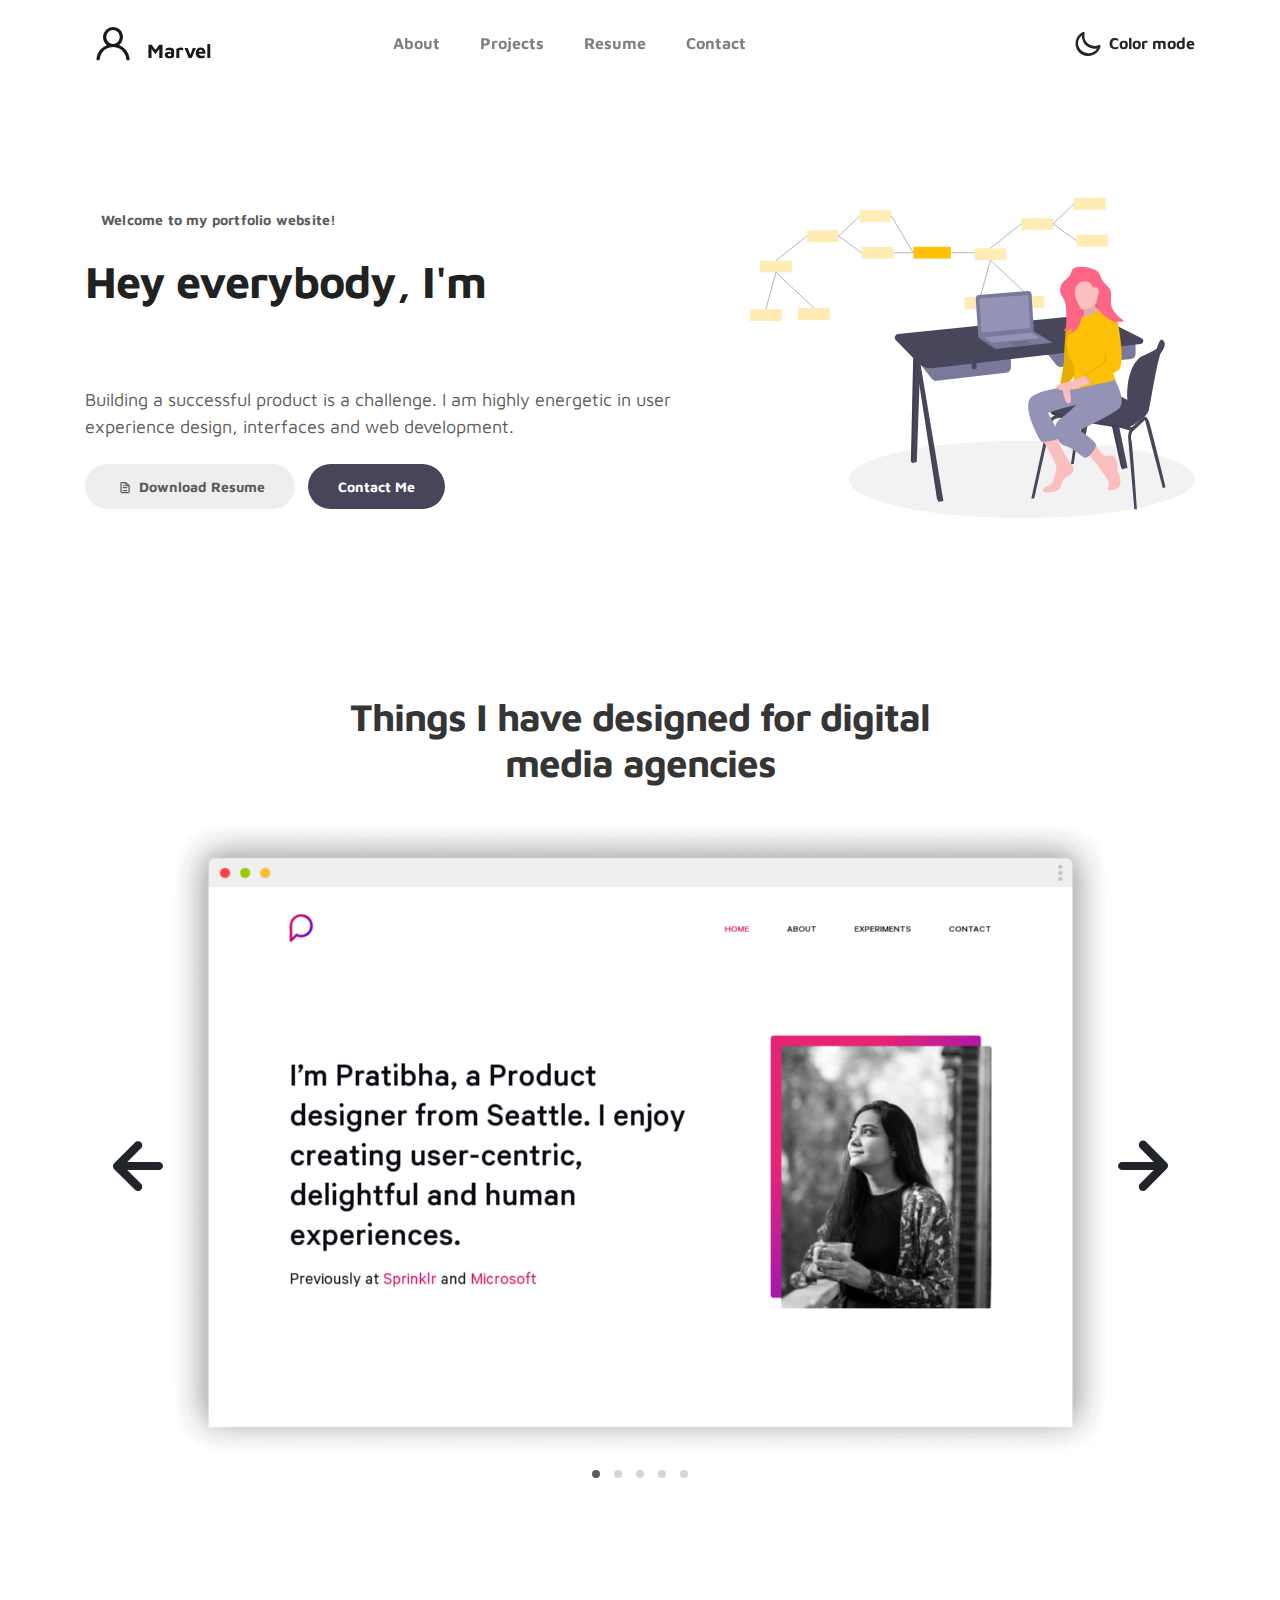
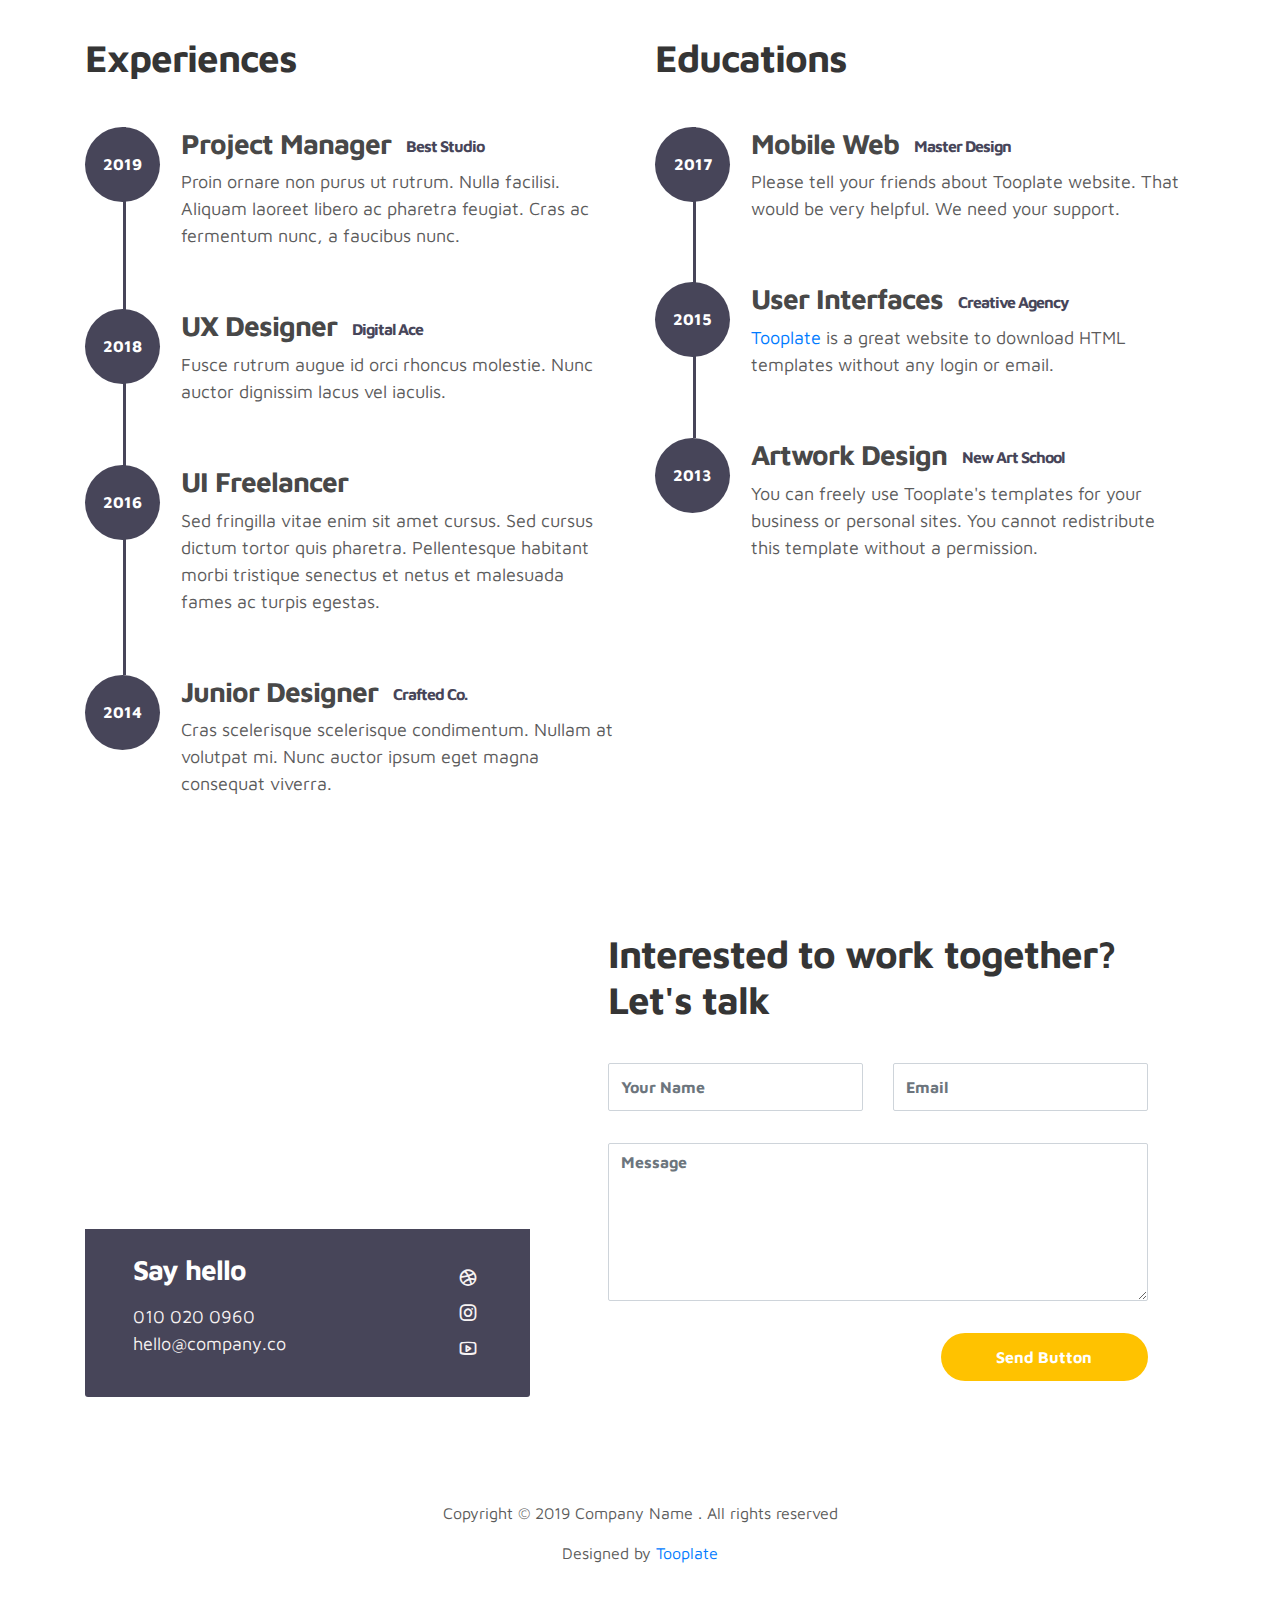
==== commit 30abc7e6: "change: about" ====
--- a/portofolio/index.html
+++ b/portofolio/index.html
@@ -1,325 +1,341 @@
 <!doctype html>
 <html lang="en">
-  <head>
-    <meta charset="utf-8">
-    <meta name="viewport" content="width=device-width, initial-scale=1, shrink-to-fit=no">
-    <meta name="description" content="">
-    <meta name="author" content="">
-
-    <title>Marvel HTML Bootstrap 4 Template</title>
-
-    <link rel="stylesheet" href="css/bootstrap.min.css">
-    <link rel="stylesheet" href="css/unicons.css">
-    <link rel="stylesheet" href="css/owl.carousel.min.css">
-    <link rel="stylesheet" href="css/owl.theme.default.min.css">
-
-    <!-- MAIN STYLE -->
-    <link rel="stylesheet" href="css/tooplate-style.css">
-    
-<!--
+
+<head>
+  <meta charset="utf-8">
+  <meta name="viewport" content="width=device-width, initial-scale=1, shrink-to-fit=no">
+  <meta name="description" content="">
+  <meta name="author" content="">
+
+  <title>Marvel HTML Bootstrap 4 Template</title>
+
+  <link rel="stylesheet" href="css/bootstrap.min.css">
+  <link rel="stylesheet" href="css/unicons.css">
+  <link rel="stylesheet" href="css/owl.carousel.min.css">
+  <link rel="stylesheet" href="css/owl.theme.default.min.css">
+
+  <!-- MAIN STYLE -->
+  <link rel="stylesheet" href="css/tooplate-style.css">
+
+  <!--
 
 Tooplate 2115 Marvel
 
 https://www.tooplate.com/view/2115-marvel
 
 -->
-  </head>
-  <body>
-
-    <!-- MENU -->
-    <nav class="navbar navbar-expand-sm navbar-light">
-        <div class="container">
-            <a class="navbar-brand" href="index.html"><i class='uil uil-user'></i> Marvel</a>
-
-            <button class="navbar-toggler" type="button" data-toggle="collapse" data-target="#navbarNav" aria-controls="navbarNav" aria-expanded="false"
-                aria-label="Toggle navigation">
-                <span class="navbar-toggler-icon"></span>
-                <span class="navbar-toggler-icon"></span>
-                <span class="navbar-toggler-icon"></span>
-            </button>
-
-            <div class="collapse navbar-collapse" id="navbarNav">
-                <ul class="navbar-nav mx-auto">
-                    <li class="nav-item">
-                        <a href="#about" class="nav-link"><span data-hover="About">About</span></a>
-                    </li>
-                    <li class="nav-item">
-                        <a href="#project" class="nav-link"><span data-hover="Projects">Projects</span></a>
-                    </li>
-                    <li class="nav-item">
-                        <a href="#resume" class="nav-link"><span data-hover="Resume">Resume</span></a>
-                    </li>
-                    <li class="nav-item">
-                        <a href="#contact" class="nav-link"><span data-hover="Contact">Contact</span></a>
-                    </li>
-                </ul>
-
-                <ul class="navbar-nav ml-lg-auto">
-                    <div class="ml-lg-4">
-                      <div class="color-mode d-lg-flex justify-content-center align-items-center">
-                        <i class="color-mode-icon"></i>
-                        Color mode
-                      </div>
-                    </div>
-                </ul>
-            </div>
-        </div>
-    </nav>
-
-    <!-- ABOUT -->
-    <section class="about full-screen d-lg-flex justify-content-center align-items-center" id="about">
-        <div class="container">
-            <div class="row">
-                
-                <div class="col-lg-7 col-md-12 col-12 d-flex align-items-center">
-                    <div class="about-text">
-                        <small class="small-text">Welcome to <span class="mobile-block">my portfolio website!</span></small>
-                        <h1 class="animated animated-text">
-                            <span class="mr-2">Hey folks, I'm</span>
-                                <div class="animated-info">
-                                    <span class="animated-item">Marvel Sann</span>
-                                    <span class="animated-item">Web Designer</span>
-                                    <span class="animated-item">UI Specialist</span>
-                                </div>
-                        </h1>
-
-                        <p>Building a successful product is a challenge. I am highly energetic in user experience design, interfaces and web development.</p>
-                        
-                        <div class="custom-btn-group mt-4">
-                          <a href="#" class="btn mr-lg-2 custom-btn"><i class='uil uil-file-alt'></i> Download Resume</a>
-                          <a href="#contact" class="btn custom-btn custom-btn-bg custom-btn-link">Get a free quote</a>
-                        </div>
-                    </div>
+</head>
+
+<body>
+
+  <!-- MENU -->
+  <nav class="navbar navbar-expand-sm navbar-light">
+    <div class="container">
+      <a class="navbar-brand" href="index.html"><i class='uil uil-user'></i> Marvel</a>
+
+      <button class="navbar-toggler" type="button" data-toggle="collapse" data-target="#navbarNav"
+        aria-controls="navbarNav" aria-expanded="false" aria-label="Toggle navigation">
+        <span class="navbar-toggler-icon"></span>
+        <span class="navbar-toggler-icon"></span>
+        <span class="navbar-toggler-icon"></span>
+      </button>
+
+      <div class="collapse navbar-collapse" id="navbarNav">
+        <ul class="navbar-nav mx-auto">
+          <li class="nav-item">
+            <a href="#about" class="nav-link"><span data-hover="About">About</span></a>
+          </li>
+          <li class="nav-item">
+            <a href="#project" class="nav-link"><span data-hover="Projects">Projects</span></a>
+          </li>
+          <li class="nav-item">
+            <a href="#resume" class="nav-link"><span data-hover="Resume">Resume</span></a>
+          </li>
+          <li class="nav-item">
+            <a href="#contact" class="nav-link"><span data-hover="Contact">Contact</span></a>
+          </li>
+        </ul>
+
+        <ul class="navbar-nav ml-lg-auto">
+          <div class="ml-lg-4">
+            <div class="color-mode d-lg-flex justify-content-center align-items-center">
+              <i class="color-mode-icon"></i>
+              Color mode
+            </div>
+          </div>
+        </ul>
+      </div>
+    </div>
+  </nav>
+
+  <!-- ABOUT -->
+  <section class="about full-screen d-lg-flex justify-content-center align-items-center" id="about">
+    <div class="container">
+      <div class="row">
+
+        <div class="col-lg-7 col-md-12 col-12 d-flex align-items-center">
+          <div class="about-text">
+            <small class="small-text">Welcome to <span class="mobile-block">my portfolio website!</span></small>
+            <h1 class="animated animated-text">
+              <span class="mr-2">Hey everybody, I'm</span>
+              <div class="animated-info">
+                <span class="animated-item">Ipuly</span>
+                <span class="animated-item">Web Designer</span>
+                <span class="animated-item">Frontend Developer</span>
+              </div>
+            </h1>
+
+            <p>Building a successful product is a challenge. I am highly energetic in user experience design, interfaces
+              and web development.</p>
+
+            <div class="custom-btn-group mt-4">
+              <a href="#" class="btn mr-lg-2 custom-btn"><i class='uil uil-file-alt'></i> Download Resume</a>
+              <a href="#contact" class="btn custom-btn custom-btn-bg custom-btn-link">Contact Me</a>
+            </div>
+          </div>
+        </div>
+
+        <div class="col-lg-5 col-md-12 col-12">
+          <div class="about-image svg">
+            <img src="images/undraw/undraw_software_engineer_lvl5.svg" class="img-fluid" alt="svg image">
+          </div>
+        </div>
+
+      </div>
+    </div>
+  </section>
+
+  <!-- PROJECTS -->
+  <section class="project py-5" id="project">
+    <div class="container">
+
+      <div class="row">
+        <div class="col-lg-11 text-center mx-auto col-12">
+
+          <div class="col-lg-8 mx-auto">
+            <h2>Things I have designed for digital media agencies</h2>
+          </div>
+
+          <div class="owl-carousel owl-theme">
+            <div class="item">
+              <div class="project-info">
+                <img src="images/project/project-image01.png" class="img-fluid" alt="project image">
+              </div>
+            </div>
+
+            <div class="item">
+              <div class="project-info">
+                <img src="images/project/project-image02.png" class="img-fluid" alt="project image">
+              </div>
+            </div>
+
+            <div class="item">
+              <div class="project-info">
+                <img src="images/project/project-image03.png" class="img-fluid" alt="project image">
+              </div>
+            </div>
+
+            <div class="item">
+              <div class="project-info">
+                <img src="images/project/project-image04.png" class="img-fluid" alt="project image">
+              </div>
+            </div>
+
+            <div class="item">
+              <div class="project-info">
+                <img src="images/project/project-image05.png" class="img-fluid" alt="project image">
+              </div>
+            </div>
+          </div>
+
+        </div>
+      </div>
+    </div>
+  </section>
+
+  <!-- FEATURES -->
+  <section class="resume py-5 d-lg-flex justify-content-center align-items-center" id="resume">
+    <div class="container">
+      <div class="row">
+
+        <div class="col-lg-6 col-12">
+          <h2 class="mb-4">Experiences</h2>
+
+          <div class="timeline">
+            <div class="timeline-wrapper">
+              <div class="timeline-yr">
+                <span>2019</span>
+              </div>
+              <div class="timeline-info">
+                <h3><span>Project Manager</span><small>Best Studio</small></h3>
+                <p>Proin ornare non purus ut rutrum. Nulla facilisi. Aliquam laoreet libero ac pharetra feugiat. Cras ac
+                  fermentum nunc, a faucibus nunc.</p>
+              </div>
+            </div>
+
+            <div class="timeline-wrapper">
+              <div class="timeline-yr">
+                <span>2018</span>
+              </div>
+              <div class="timeline-info">
+                <h3><span>UX Designer</span><small>Digital Ace</small></h3>
+                <p>Fusce rutrum augue id orci rhoncus molestie. Nunc auctor dignissim lacus vel iaculis.</p>
+              </div>
+            </div>
+
+            <div class="timeline-wrapper">
+              <div class="timeline-yr">
+                <span>2016</span>
+              </div>
+              <div class="timeline-info">
+                <h3><span>UI Freelancer</h3>
+                <p>Sed fringilla vitae enim sit amet cursus. Sed cursus dictum tortor quis pharetra. Pellentesque
+                  habitant morbi tristique senectus et netus et malesuada fames ac turpis egestas.</p>
+              </div>
+            </div>
+
+            <div class="timeline-wrapper">
+              <div class="timeline-yr">
+                <span>2014</span>
+              </div>
+              <div class="timeline-info">
+                <h3><span>Junior Designer<small>Crafted Co.</small></h3>
+                <p>Cras scelerisque scelerisque condimentum. Nullam at volutpat mi. Nunc auctor ipsum eget magna
+                  consequat viverra.</p>
+              </div>
+            </div>
+
+          </div>
+        </div>
+
+        <div class="col-lg-6 col-12">
+          <h2 class="mb-4 mobile-mt-2">Educations</h2>
+
+          <div class="timeline">
+            <div class="timeline-wrapper">
+              <div class="timeline-yr">
+                <span>2017</span>
+              </div>
+              <div class="timeline-info">
+                <h3><span>Mobile Web</span><small>Master Design</small></h3>
+                <p>Please tell your friends about Tooplate website. That would be very helpful. We need your support.
+                </p>
+              </div>
+            </div>
+
+            <div class="timeline-wrapper">
+              <div class="timeline-yr">
+                <span>2015</span>
+              </div>
+              <div class="timeline-info">
+                <h3><span>User Interfaces</span><small>Creative Agency</small></h3>
+                <p><a rel="nofollow" href="https://www.facebook.com/tooplate">Tooplate</a> is a great website to
+                  download HTML templates without any login or email.</p>
+              </div>
+            </div>
+
+            <div class="timeline-wrapper">
+              <div class="timeline-yr">
+                <span>2013</span>
+              </div>
+              <div class="timeline-info">
+                <h3><span>Artwork Design</span><small>New Art School</small></h3>
+                <p>You can freely use Tooplate's templates for your business or personal sites. You cannot redistribute
+                  this template without a permission.</p>
+              </div>
+            </div>
+
+          </div>
+        </div>
+
+      </div>
+    </div>
+  </section>
+
+  <!-- CONTACT -->
+  <section class="contact py-5" id="contact">
+    <div class="container">
+      <div class="row">
+
+        <div class="col-lg-5 mr-lg-5 col-12">
+          <div class="google-map w-100">
+            <iframe
+              src="https://www.google.com/maps/embed?pb=!1m18!1m12!1m3!1d12088.558402180099!2d-73.99373482142036!3d40.75895421922642!2m3!1f0!2f0!3f0!3m2!1i1024!2i768!4f13.1!3m3!1m2!1s0x89c25855b8fb3083%3A0xa0f9aef176042a5c!2sTheater+District%2C+New+York%2C+NY%2C+USA!5e0!3m2!1sen!2smm!4v1549875377188"
+              width="400" height="300" frameborder="0" style="border:0" allowfullscreen></iframe>
+          </div>
+
+          <div class="contact-info d-flex justify-content-between align-items-center py-4 px-lg-5">
+            <div class="contact-info-item">
+              <h3 class="mb-3 text-white">Say hello</h3>
+              <p class="footer-text mb-0">010 020 0960</p>
+              <p><a href="mailto:hello@company.co">hello@company.co</a></p>
+            </div>
+
+            <ul class="social-links">
+              <li><a href="#" class="uil uil-dribbble" data-toggle="tooltip" data-placement="left" title="Dribbble"></a>
+              </li>
+              <li><a href="#" class="uil uil-instagram" data-toggle="tooltip" data-placement="left"
+                  title="Instagram"></a></li>
+              <li><a href="#" class="uil uil-youtube" data-toggle="tooltip" data-placement="left" title="Youtube"></a>
+              </li>
+            </ul>
+          </div>
+        </div>
+
+        <div class="col-lg-6 col-12">
+          <div class="contact-form">
+            <h2 class="mb-4">Interested to work together? Let's talk</h2>
+
+            <form action="" method="get">
+              <div class="row">
+                <div class="col-lg-6 col-12">
+                  <input type="text" class="form-control" name="name" placeholder="Your Name" id="name">
                 </div>
 
-                <div class="col-lg-5 col-md-12 col-12">
-                    <div class="about-image svg">
-                        <img src="images/undraw/undraw_software_engineer_lvl5.svg" class="img-fluid" alt="svg image">
-                    </div>
+                <div class="col-lg-6 col-12">
+                  <input type="email" class="form-control" name="email" placeholder="Email" id="email">
                 </div>
 
-            </div>
-        </div>
-    </section>
-
-    <!-- PROJECTS -->
-    <section class="project py-5" id="project">
-        <div class="container">
-                
-                <div class="row">
-                  <div class="col-lg-11 text-center mx-auto col-12">
-
-                      <div class="col-lg-8 mx-auto">
-                        <h2>Things I have designed for digital media agencies</h2>
-                      </div>
-
-                      <div class="owl-carousel owl-theme">
-                        <div class="item">
-                          <div class="project-info">
-                            <img src="images/project/project-image01.png" class="img-fluid" alt="project image">
-                          </div>
-                        </div>
-
-                        <div class="item">
-                          <div class="project-info">
-                            <img src="images/project/project-image02.png" class="img-fluid" alt="project image">
-                          </div>
-                        </div>
-
-                        <div class="item">
-                          <div class="project-info">
-                            <img src="images/project/project-image03.png" class="img-fluid" alt="project image">
-                          </div>
-                        </div>
-
-                        <div class="item">
-                          <div class="project-info">
-                            <img src="images/project/project-image04.png" class="img-fluid" alt="project image">
-                          </div>
-                        </div>
-
-                        <div class="item">
-                          <div class="project-info">
-                            <img src="images/project/project-image05.png" class="img-fluid" alt="project image">
-                          </div>
-                        </div>
-                      </div>
-
-                  </div>
+                <div class="col-12">
+                  <textarea name="message" rows="6" class="form-control" id="message" placeholder="Message"></textarea>
                 </div>
-        </div>
-    </section>
-
-    <!-- FEATURES -->
-    <section class="resume py-5 d-lg-flex justify-content-center align-items-center" id="resume">
-        <div class="container">
-            <div class="row">
-
-                <div class="col-lg-6 col-12">
-                  <h2 class="mb-4">Experiences</h2>
-
-                    <div class="timeline">
-                        <div class="timeline-wrapper">
-                             <div class="timeline-yr">
-                                  <span>2019</span>
-                             </div>
-                             <div class="timeline-info">
-                                  <h3><span>Project Manager</span><small>Best Studio</small></h3>
-                                  <p>Proin ornare non purus ut rutrum. Nulla facilisi. Aliquam laoreet libero ac pharetra feugiat. Cras ac fermentum nunc, a faucibus nunc.</p>
-                             </div>
-                        </div>
-
-                        <div class="timeline-wrapper">
-                            <div class="timeline-yr">
-                                <span>2018</span>
-                            </div>
-                            <div class="timeline-info">
-                                <h3><span>UX Designer</span><small>Digital Ace</small></h3>
-                                <p>Fusce rutrum augue id orci rhoncus molestie. Nunc auctor dignissim lacus vel iaculis.</p>
-                            </div>
-                        </div>
-
-                        <div class="timeline-wrapper">
-                            <div class="timeline-yr">
-                                <span>2016</span>
-                            </div>
-                            <div class="timeline-info">
-                                <h3><span>UI Freelancer</h3>
-                                <p>Sed fringilla vitae enim sit amet cursus. Sed cursus dictum tortor quis pharetra. Pellentesque habitant morbi tristique senectus et netus et malesuada fames ac turpis egestas.</p>
-                            </div>
-                        </div>
-                        
-                        <div class="timeline-wrapper">
-                            <div class="timeline-yr">
-                                <span>2014</span>
-                            </div>
-                            <div class="timeline-info">
-                                <h3><span>Junior Designer<small>Crafted Co.</small></h3>
-                                <p>Cras scelerisque scelerisque condimentum. Nullam at volutpat mi. Nunc auctor ipsum eget magna consequat viverra.</p>
-                            </div>
-                        </div>
-
-                    </div>
+
+                <div class="ml-lg-auto col-lg-5 col-12">
+                  <input type="submit" class="form-control submit-btn" value="Send Button">
                 </div>
-
-                <div class="col-lg-6 col-12">
-                  <h2 class="mb-4 mobile-mt-2">Educations</h2>
-
-                    <div class="timeline">
-                        <div class="timeline-wrapper">
-                             <div class="timeline-yr">
-                                  <span>2017</span>
-                             </div>
-                             <div class="timeline-info">
-                                  <h3><span>Mobile Web</span><small>Master Design</small></h3>
-                                  <p>Please tell your friends about Tooplate website. That would be very helpful. We need your support.</p>
-                             </div>
-                        </div>
-
-                        <div class="timeline-wrapper">
-                            <div class="timeline-yr">
-                                <span>2015</span>
-                            </div>
-                            <div class="timeline-info">
-                                <h3><span>User Interfaces</span><small>Creative Agency</small></h3>
-                                <p><a rel="nofollow" href="https://www.facebook.com/tooplate">Tooplate</a> is a great website to download HTML templates without any login or email.</p>
-                            </div>
-                        </div>
-                        
-                        <div class="timeline-wrapper">
-                            <div class="timeline-yr">
-                                <span>2013</span>
-                            </div>
-                            <div class="timeline-info">
-                                <h3><span>Artwork Design</span><small>New Art School</small></h3>
-                                <p>You can freely use Tooplate's templates for your business or personal sites. You cannot redistribute this template without a permission.</p>
-                            </div>
-                        </div>
-
-                    </div>
-                </div>
-                
-            </div>
-        </div>
-    </section>
-
-    <!-- CONTACT -->
-    <section class="contact py-5" id="contact">
-      <div class="container">
-        <div class="row">
-          
-          <div class="col-lg-5 mr-lg-5 col-12">
-            <div class="google-map w-100">
-              <iframe src="https://www.google.com/maps/embed?pb=!1m18!1m12!1m3!1d12088.558402180099!2d-73.99373482142036!3d40.75895421922642!2m3!1f0!2f0!3f0!3m2!1i1024!2i768!4f13.1!3m3!1m2!1s0x89c25855b8fb3083%3A0xa0f9aef176042a5c!2sTheater+District%2C+New+York%2C+NY%2C+USA!5e0!3m2!1sen!2smm!4v1549875377188" width="400" height="300" frameborder="0" style="border:0" allowfullscreen></iframe>
-            </div>
-
-            <div class="contact-info d-flex justify-content-between align-items-center py-4 px-lg-5">
-                <div class="contact-info-item">
-                  <h3 class="mb-3 text-white">Say hello</h3>
-                  <p class="footer-text mb-0">010 020 0960</p>
-                  <p><a href="mailto:hello@company.co">hello@company.co</a></p>
-                </div>
-
-                <ul class="social-links">
-                     <li><a href="#" class="uil uil-dribbble" data-toggle="tooltip" data-placement="left" title="Dribbble"></a></li>
-                     <li><a href="#" class="uil uil-instagram" data-toggle="tooltip" data-placement="left" title="Instagram"></a></li>
-                     <li><a href="#" class="uil uil-youtube" data-toggle="tooltip" data-placement="left" title="Youtube"></a></li>
-                </ul>
-            </div>
-          </div>
-
-          <div class="col-lg-6 col-12">
-            <div class="contact-form">
-              <h2 class="mb-4">Interested to work together? Let's talk</h2>
-
-              <form action="" method="get">
-                <div class="row">
-                  <div class="col-lg-6 col-12">
-                    <input type="text" class="form-control" name="name" placeholder="Your Name" id="name">
-                  </div>
-
-                  <div class="col-lg-6 col-12">
-                    <input type="email" class="form-control" name="email" placeholder="Email" id="email">
-                  </div>
-
-                  <div class="col-12">
-                    <textarea name="message" rows="6" class="form-control" id="message" placeholder="Message"></textarea>
-                  </div>
-
-                  <div class="ml-lg-auto col-lg-5 col-12">
-                    <input type="submit" class="form-control submit-btn" value="Send Button">
-                  </div>
-                </div>
-              </form>
-            </div>
-          </div>
-
-        </div>
-      </div>
-    </section>
-
-    <!-- FOOTER -->
-     <footer class="footer py-5">
-          <div class="container">
-               <div class="row">
-
-                    <div class="col-lg-12 col-12">                                
-                        <p class="copyright-text text-center">Copyright &copy; 2019 Company Name . All rights reserved</p>
-                        <p class="copyright-text text-center">Designed by <a rel="nofollow" href="https://www.facebook.com/tooplate">Tooplate</a></p>
-                    </div>
-                    
-               </div>
-          </div>
-     </footer>
-
-    <script src="js/jquery-3.3.1.min.js"></script>
-    <script src="js/popper.min.js"></script>
-    <script src="js/bootstrap.min.js"></script>
-    <script src="js/Headroom.js"></script>
-    <script src="js/jQuery.headroom.js"></script>
-    <script src="js/owl.carousel.min.js"></script>
-    <script src="js/smoothscroll.js"></script>
-    <script src="js/custom.js"></script>
-
-  </body>
+              </div>
+            </form>
+          </div>
+        </div>
+
+      </div>
+    </div>
+  </section>
+
+  <!-- FOOTER -->
+  <footer class="footer py-5">
+    <div class="container">
+      <div class="row">
+
+        <div class="col-lg-12 col-12">
+          <p class="copyright-text text-center">Copyright &copy; 2019 Company Name . All rights reserved</p>
+          <p class="copyright-text text-center">Designed by <a rel="nofollow"
+              href="https://www.facebook.com/tooplate">Tooplate</a></p>
+        </div>
+
+      </div>
+    </div>
+  </footer>
+
+  <script src="js/jquery-3.3.1.min.js"></script>
+  <script src="js/popper.min.js"></script>
+  <script src="js/bootstrap.min.js"></script>
+  <script src="js/Headroom.js"></script>
+  <script src="js/jQuery.headroom.js"></script>
+  <script src="js/owl.carousel.min.js"></script>
+  <script src="js/smoothscroll.js"></script>
+  <script src="js/custom.js"></script>
+
+</body>
+
 </html>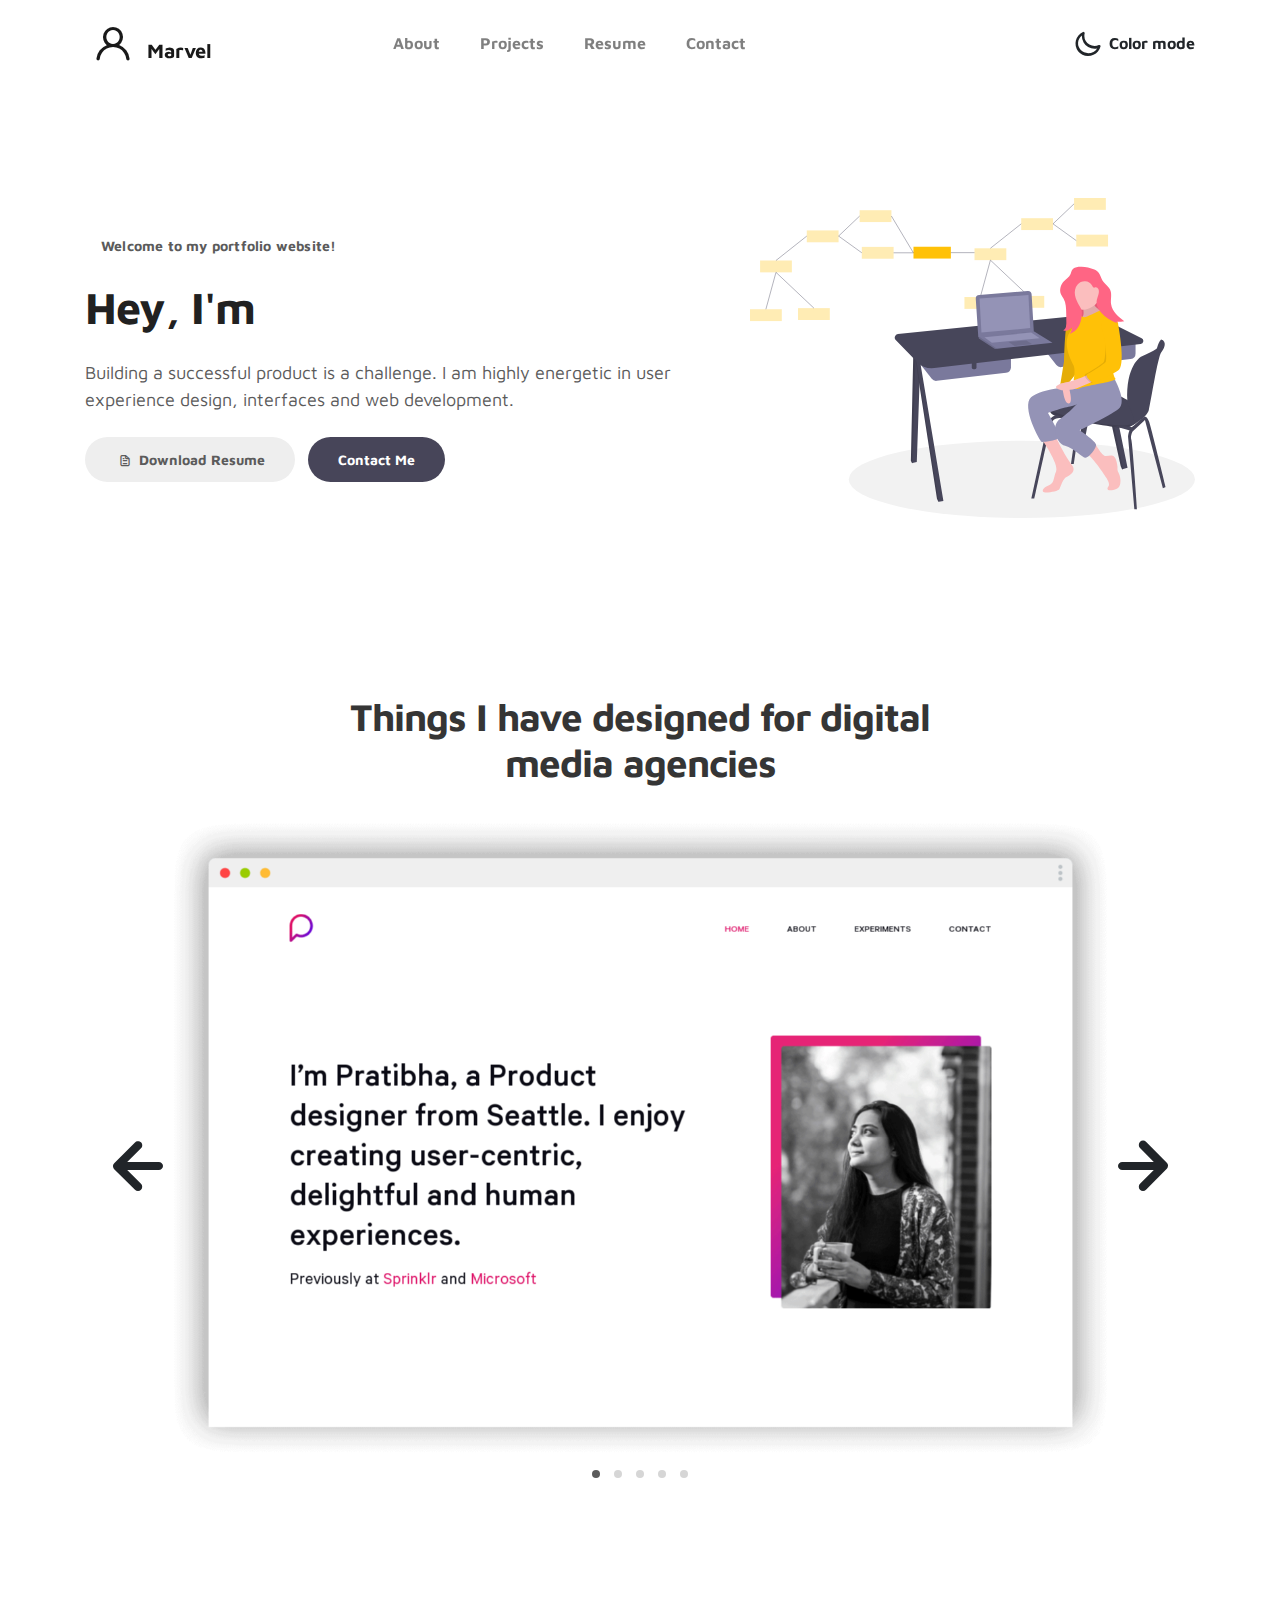
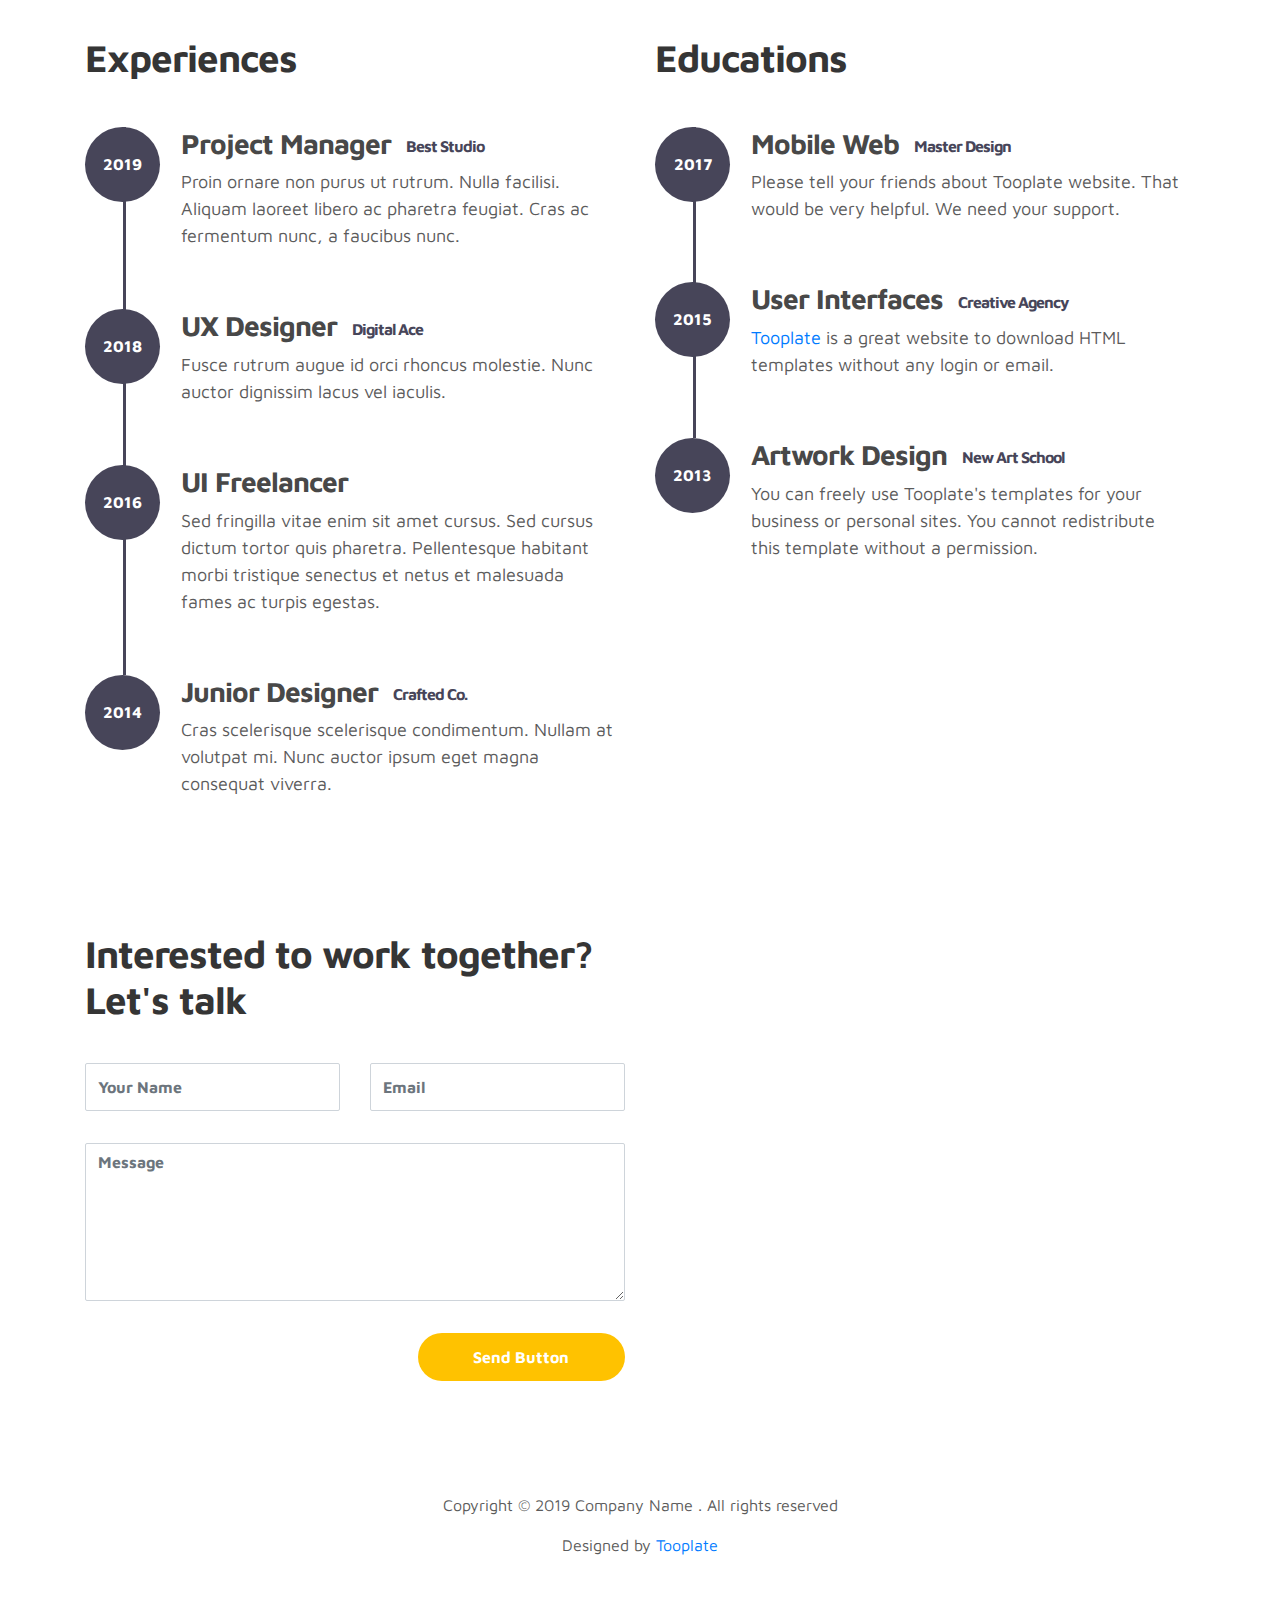
==== commit b198e4d0: "remove: maps" ====
--- a/portofolio/index.html
+++ b/portofolio/index.html
@@ -77,7 +77,7 @@
           <div class="about-text">
             <small class="small-text">Welcome to <span class="mobile-block">my portfolio website!</span></small>
             <h1 class="animated animated-text">
-              <span class="mr-2">Hey everybody, I'm</span>
+              <span class="mr-2">Hey, I'm</span>
               <div class="animated-info">
                 <span class="animated-item">Ipuly</span>
                 <span class="animated-item">Web Designer</span>
@@ -257,7 +257,7 @@
     <div class="container">
       <div class="row">
 
-        <div class="col-lg-5 mr-lg-5 col-12">
+        <!-- <div class="col-lg-5 mr-lg-5 col-12">
           <div class="google-map w-100">
             <iframe
               src="https://www.google.com/maps/embed?pb=!1m18!1m12!1m3!1d12088.558402180099!2d-73.99373482142036!3d40.75895421922642!2m3!1f0!2f0!3f0!3m2!1i1024!2i768!4f13.1!3m3!1m2!1s0x89c25855b8fb3083%3A0xa0f9aef176042a5c!2sTheater+District%2C+New+York%2C+NY%2C+USA!5e0!3m2!1sen!2smm!4v1549875377188"
@@ -280,7 +280,7 @@
               </li>
             </ul>
           </div>
-        </div>
+        </div> -->
 
         <div class="col-lg-6 col-12">
           <div class="contact-form">
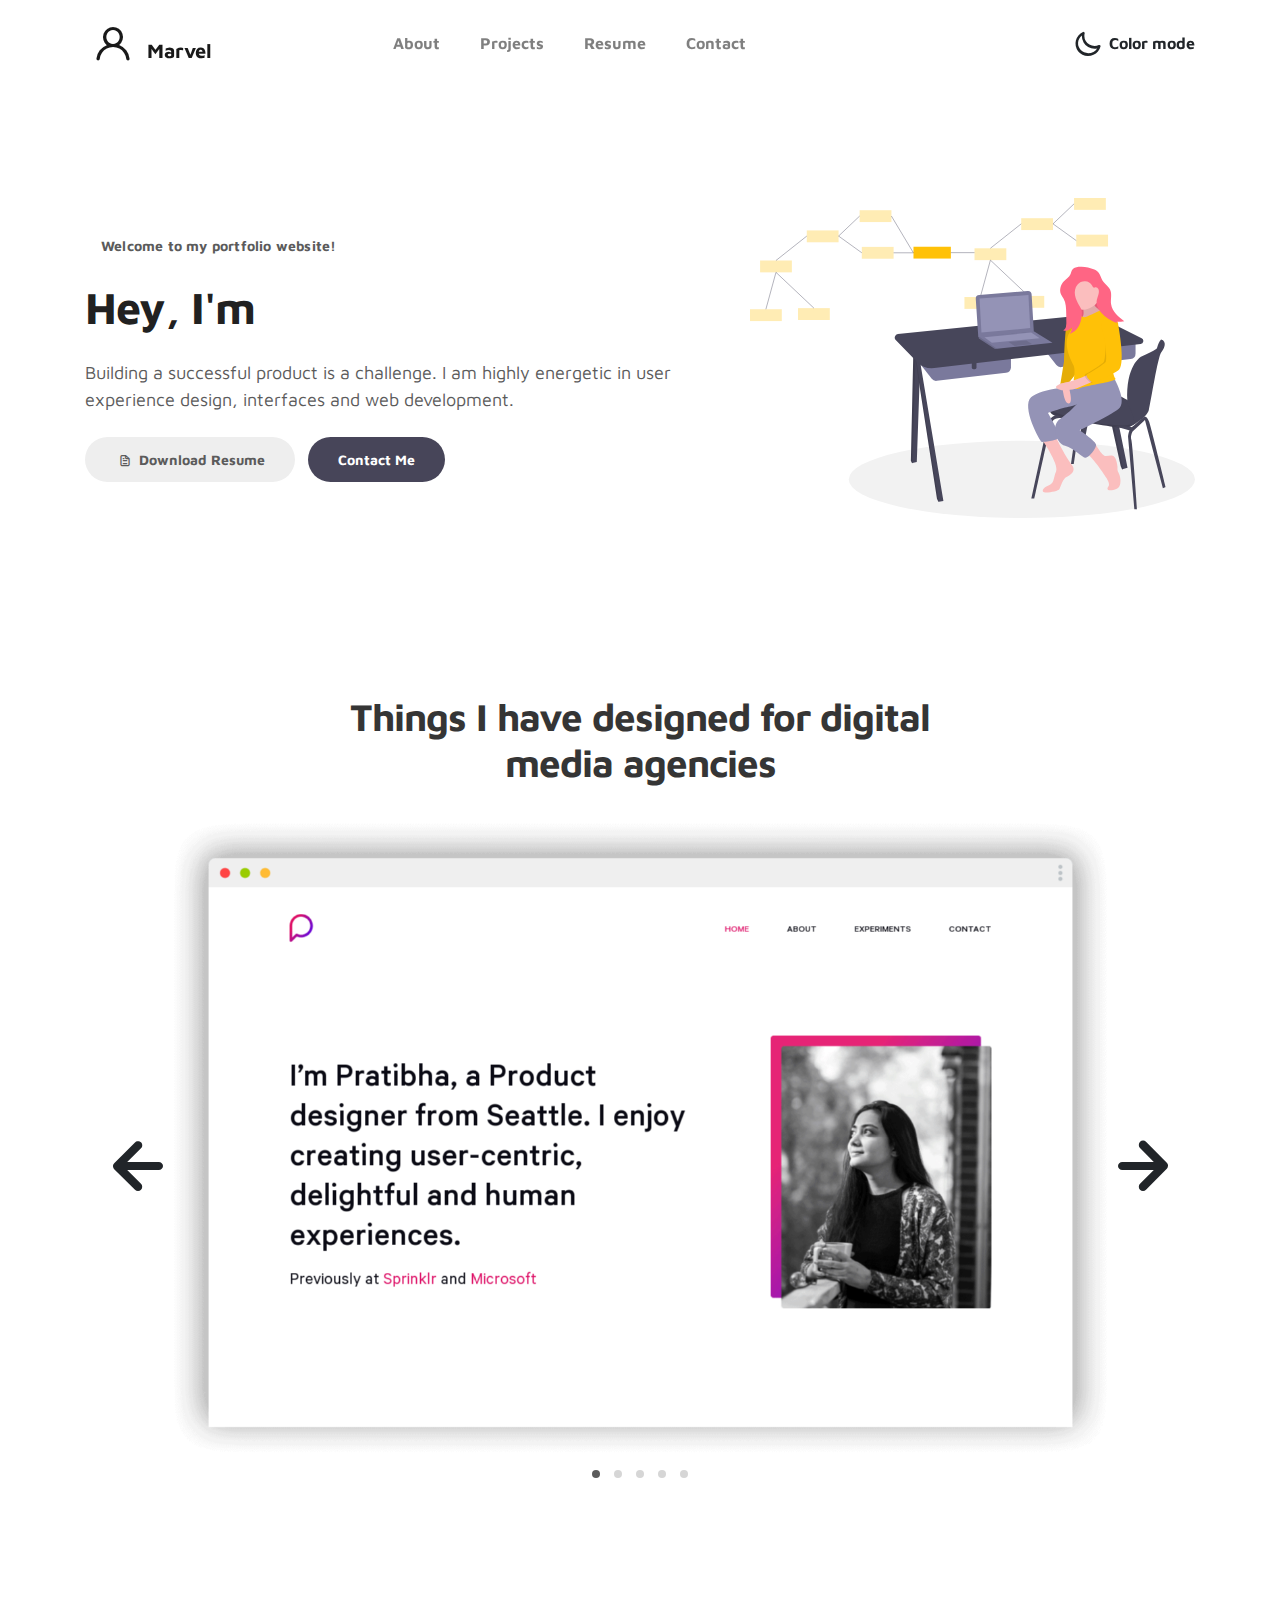
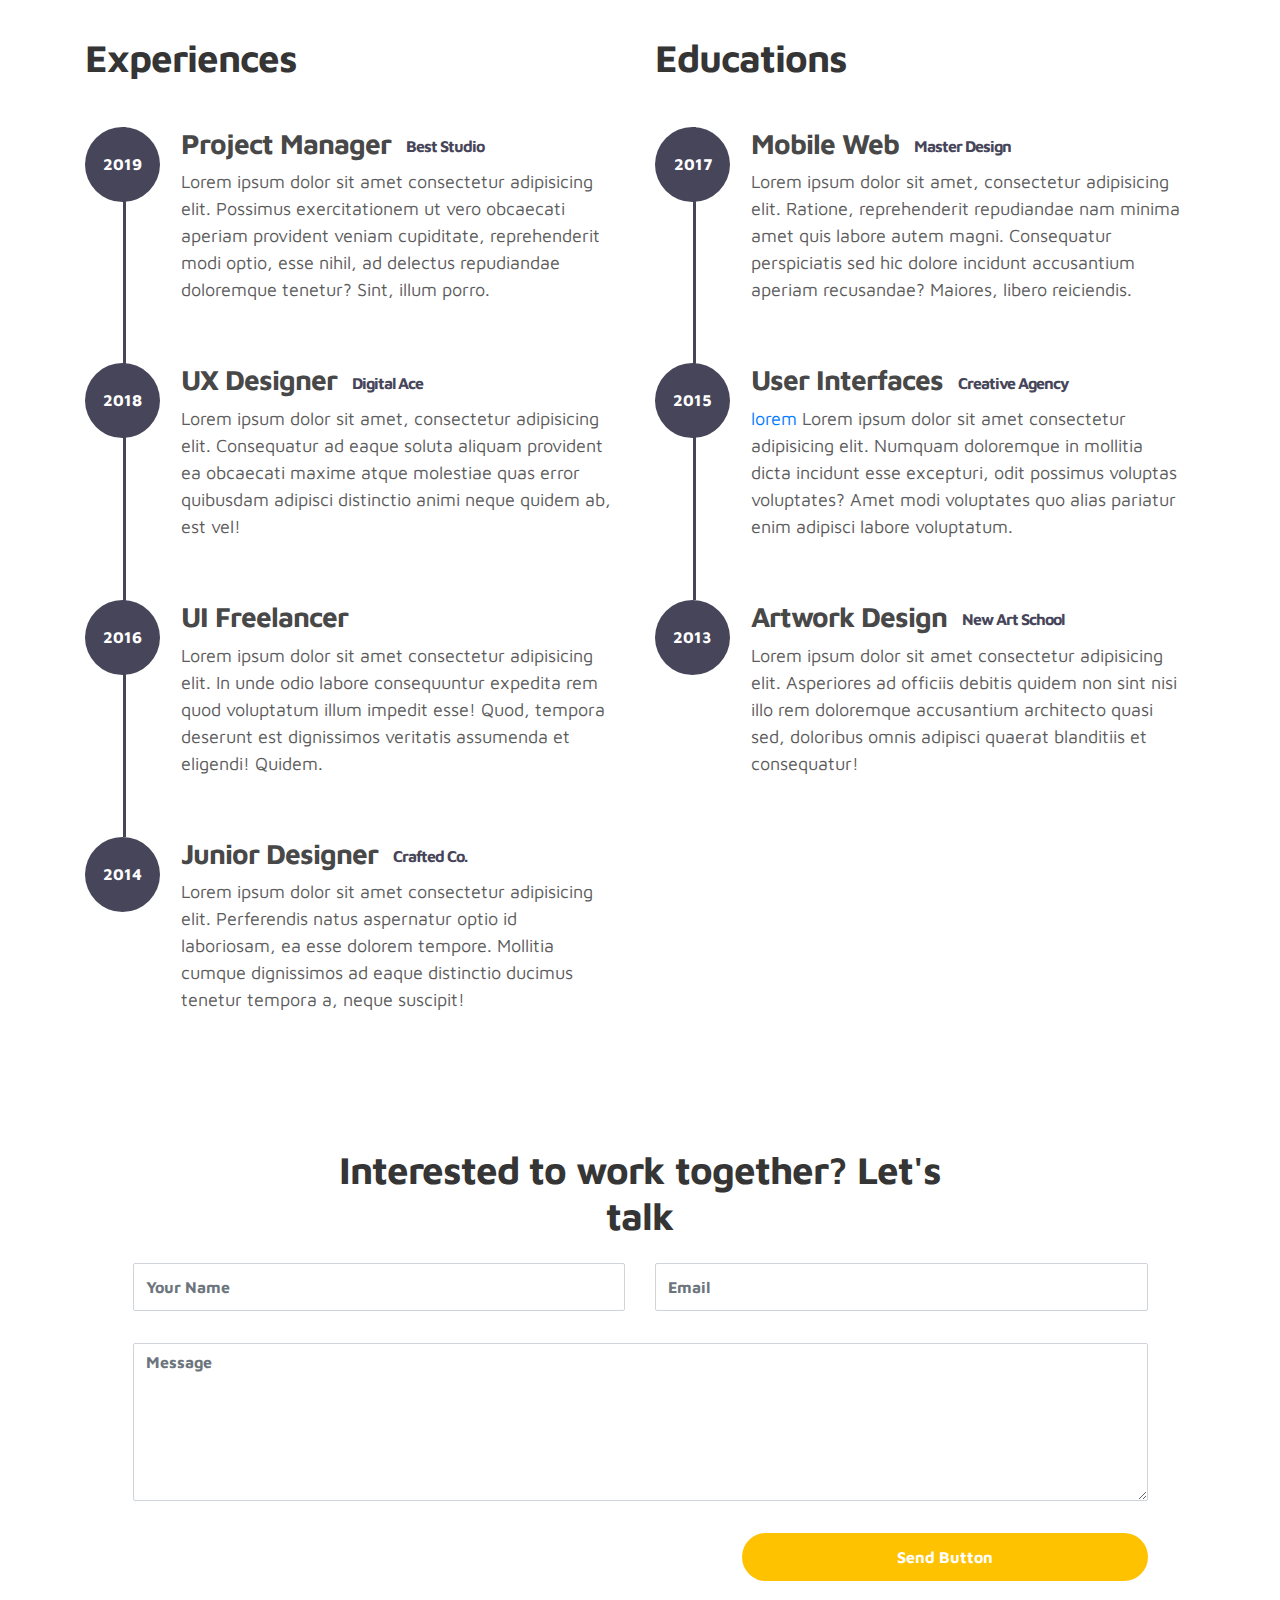
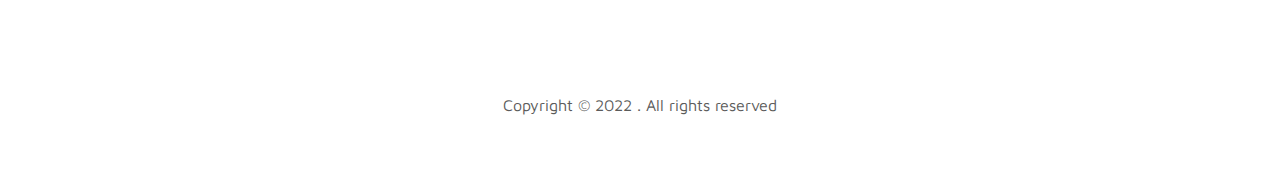
==== commit d02615a2: "fix: some misc" ====
--- a/portofolio/index.html
+++ b/portofolio/index.html
@@ -7,7 +7,7 @@
   <meta name="description" content="">
   <meta name="author" content="">
 
-  <title>Marvel HTML Bootstrap 4 Template</title>
+  <title>Ipuly - Portfolio</title>
 
   <link rel="stylesheet" href="css/bootstrap.min.css">
   <link rel="stylesheet" href="css/unicons.css">
@@ -16,18 +16,9 @@
 
   <!-- MAIN STYLE -->
   <link rel="stylesheet" href="css/tooplate-style.css">
-
-  <!--
-
-Tooplate 2115 Marvel
-
-https://www.tooplate.com/view/2115-marvel
-
--->
 </head>
 
 <body>
-
   <!-- MENU -->
   <nav class="navbar navbar-expand-sm navbar-light">
     <div class="container">
@@ -81,7 +72,7 @@
               <div class="animated-info">
                 <span class="animated-item">Ipuly</span>
                 <span class="animated-item">Web Designer</span>
-                <span class="animated-item">Frontend Developer</span>
+                <span class="animated-item">Frontend Dev</span>
               </div>
             </h1>
 
@@ -168,8 +159,10 @@
               </div>
               <div class="timeline-info">
                 <h3><span>Project Manager</span><small>Best Studio</small></h3>
-                <p>Proin ornare non purus ut rutrum. Nulla facilisi. Aliquam laoreet libero ac pharetra feugiat. Cras ac
-                  fermentum nunc, a faucibus nunc.</p>
+                <p>Lorem ipsum dolor sit amet consectetur adipisicing elit. Possimus exercitationem ut vero obcaecati
+                  aperiam provident veniam cupiditate, reprehenderit modi optio, esse nihil, ad delectus repudiandae
+                  doloremque tenetur? Sint, illum porro.
+                </p>
               </div>
             </div>
 
@@ -179,7 +172,10 @@
               </div>
               <div class="timeline-info">
                 <h3><span>UX Designer</span><small>Digital Ace</small></h3>
-                <p>Fusce rutrum augue id orci rhoncus molestie. Nunc auctor dignissim lacus vel iaculis.</p>
+                <p>Lorem ipsum dolor sit amet, consectetur adipisicing elit. Consequatur ad eaque soluta aliquam
+                  provident ea obcaecati maxime atque molestiae quas error quibusdam adipisci distinctio animi neque
+                  quidem ab, est vel!
+                </p>
               </div>
             </div>
 
@@ -189,8 +185,11 @@
               </div>
               <div class="timeline-info">
                 <h3><span>UI Freelancer</h3>
-                <p>Sed fringilla vitae enim sit amet cursus. Sed cursus dictum tortor quis pharetra. Pellentesque
-                  habitant morbi tristique senectus et netus et malesuada fames ac turpis egestas.</p>
+                <p>
+                  Lorem ipsum dolor sit amet consectetur adipisicing elit. In unde odio labore consequuntur expedita
+                  rem quod voluptatum illum impedit esse! Quod, tempora deserunt est dignissimos veritatis assumenda et
+                  eligendi! Quidem.
+                </p>
               </div>
             </div>
 
@@ -200,8 +199,11 @@
               </div>
               <div class="timeline-info">
                 <h3><span>Junior Designer<small>Crafted Co.</small></h3>
-                <p>Cras scelerisque scelerisque condimentum. Nullam at volutpat mi. Nunc auctor ipsum eget magna
-                  consequat viverra.</p>
+                <p>
+                  Lorem ipsum dolor sit amet consectetur adipisicing elit. Perferendis natus aspernatur optio id
+                  laboriosam, ea esse dolorem tempore. Mollitia cumque dignissimos ad eaque distinctio ducimus tenetur
+                  tempora a, neque suscipit!
+                </p>
               </div>
             </div>
 
@@ -218,7 +220,10 @@
               </div>
               <div class="timeline-info">
                 <h3><span>Mobile Web</span><small>Master Design</small></h3>
-                <p>Please tell your friends about Tooplate website. That would be very helpful. We need your support.
+                <p>
+                  Lorem ipsum dolor sit amet, consectetur adipisicing elit. Ratione, reprehenderit repudiandae nam
+                  minima amet quis labore autem magni. Consequatur perspiciatis sed hic dolore incidunt accusantium
+                  aperiam recusandae? Maiores, libero reiciendis.
                 </p>
               </div>
             </div>
@@ -229,8 +234,11 @@
               </div>
               <div class="timeline-info">
                 <h3><span>User Interfaces</span><small>Creative Agency</small></h3>
-                <p><a rel="nofollow" href="https://www.facebook.com/tooplate">Tooplate</a> is a great website to
-                  download HTML templates without any login or email.</p>
+                <p>
+                  <a rel="nofollow" href="https://www.facebook.com/">lorem</a> Lorem ipsum dolor sit amet consectetur
+                  adipisicing elit. Numquam doloremque in mollitia dicta incidunt esse excepturi, odit possimus voluptas
+                  voluptates? Amet modi voluptates quo alias pariatur enim adipisci labore voluptatum.
+                </p>
               </div>
             </div>
 
@@ -240,8 +248,11 @@
               </div>
               <div class="timeline-info">
                 <h3><span>Artwork Design</span><small>New Art School</small></h3>
-                <p>You can freely use Tooplate's templates for your business or personal sites. You cannot redistribute
-                  this template without a permission.</p>
+                <p>
+                  Lorem ipsum dolor sit amet consectetur adipisicing elit. Asperiores ad officiis debitis quidem non
+                  sint nisi illo rem doloremque accusantium architecto quasi sed, doloribus omnis adipisci quaerat
+                  blanditiis et consequatur!
+                </p>
               </div>
             </div>
 
@@ -257,34 +268,12 @@
     <div class="container">
       <div class="row">
 
-        <!-- <div class="col-lg-5 mr-lg-5 col-12">
-          <div class="google-map w-100">
-            <iframe
-              src="https://www.google.com/maps/embed?pb=!1m18!1m12!1m3!1d12088.558402180099!2d-73.99373482142036!3d40.75895421922642!2m3!1f0!2f0!3f0!3m2!1i1024!2i768!4f13.1!3m3!1m2!1s0x89c25855b8fb3083%3A0xa0f9aef176042a5c!2sTheater+District%2C+New+York%2C+NY%2C+USA!5e0!3m2!1sen!2smm!4v1549875377188"
-              width="400" height="300" frameborder="0" style="border:0" allowfullscreen></iframe>
-          </div>
-
-          <div class="contact-info d-flex justify-content-between align-items-center py-4 px-lg-5">
-            <div class="contact-info-item">
-              <h3 class="mb-3 text-white">Say hello</h3>
-              <p class="footer-text mb-0">010 020 0960</p>
-              <p><a href="mailto:hello@company.co">hello@company.co</a></p>
-            </div>
-
-            <ul class="social-links">
-              <li><a href="#" class="uil uil-dribbble" data-toggle="tooltip" data-placement="left" title="Dribbble"></a>
-              </li>
-              <li><a href="#" class="uil uil-instagram" data-toggle="tooltip" data-placement="left"
-                  title="Instagram"></a></li>
-              <li><a href="#" class="uil uil-youtube" data-toggle="tooltip" data-placement="left" title="Youtube"></a>
-              </li>
-            </ul>
-          </div>
-        </div> -->
-
-        <div class="col-lg-6 col-12">
+        <div class="col-lg-11 text-center mx-auto col-12">
           <div class="contact-form">
-            <h2 class="mb-4">Interested to work together? Let's talk</h2>
+
+            <div class="col-lg-8 mx-auto">
+              <h2>Interested to work together? Let's talk</h2>
+            </div>
 
             <form action="" method="get">
               <div class="row">
@@ -318,9 +307,7 @@
       <div class="row">
 
         <div class="col-lg-12 col-12">
-          <p class="copyright-text text-center">Copyright &copy; 2019 Company Name . All rights reserved</p>
-          <p class="copyright-text text-center">Designed by <a rel="nofollow"
-              href="https://www.facebook.com/tooplate">Tooplate</a></p>
+          <p class="copyright-text text-center">Copyright &copy; 2022 . All rights reserved</p>
         </div>
 
       </div>
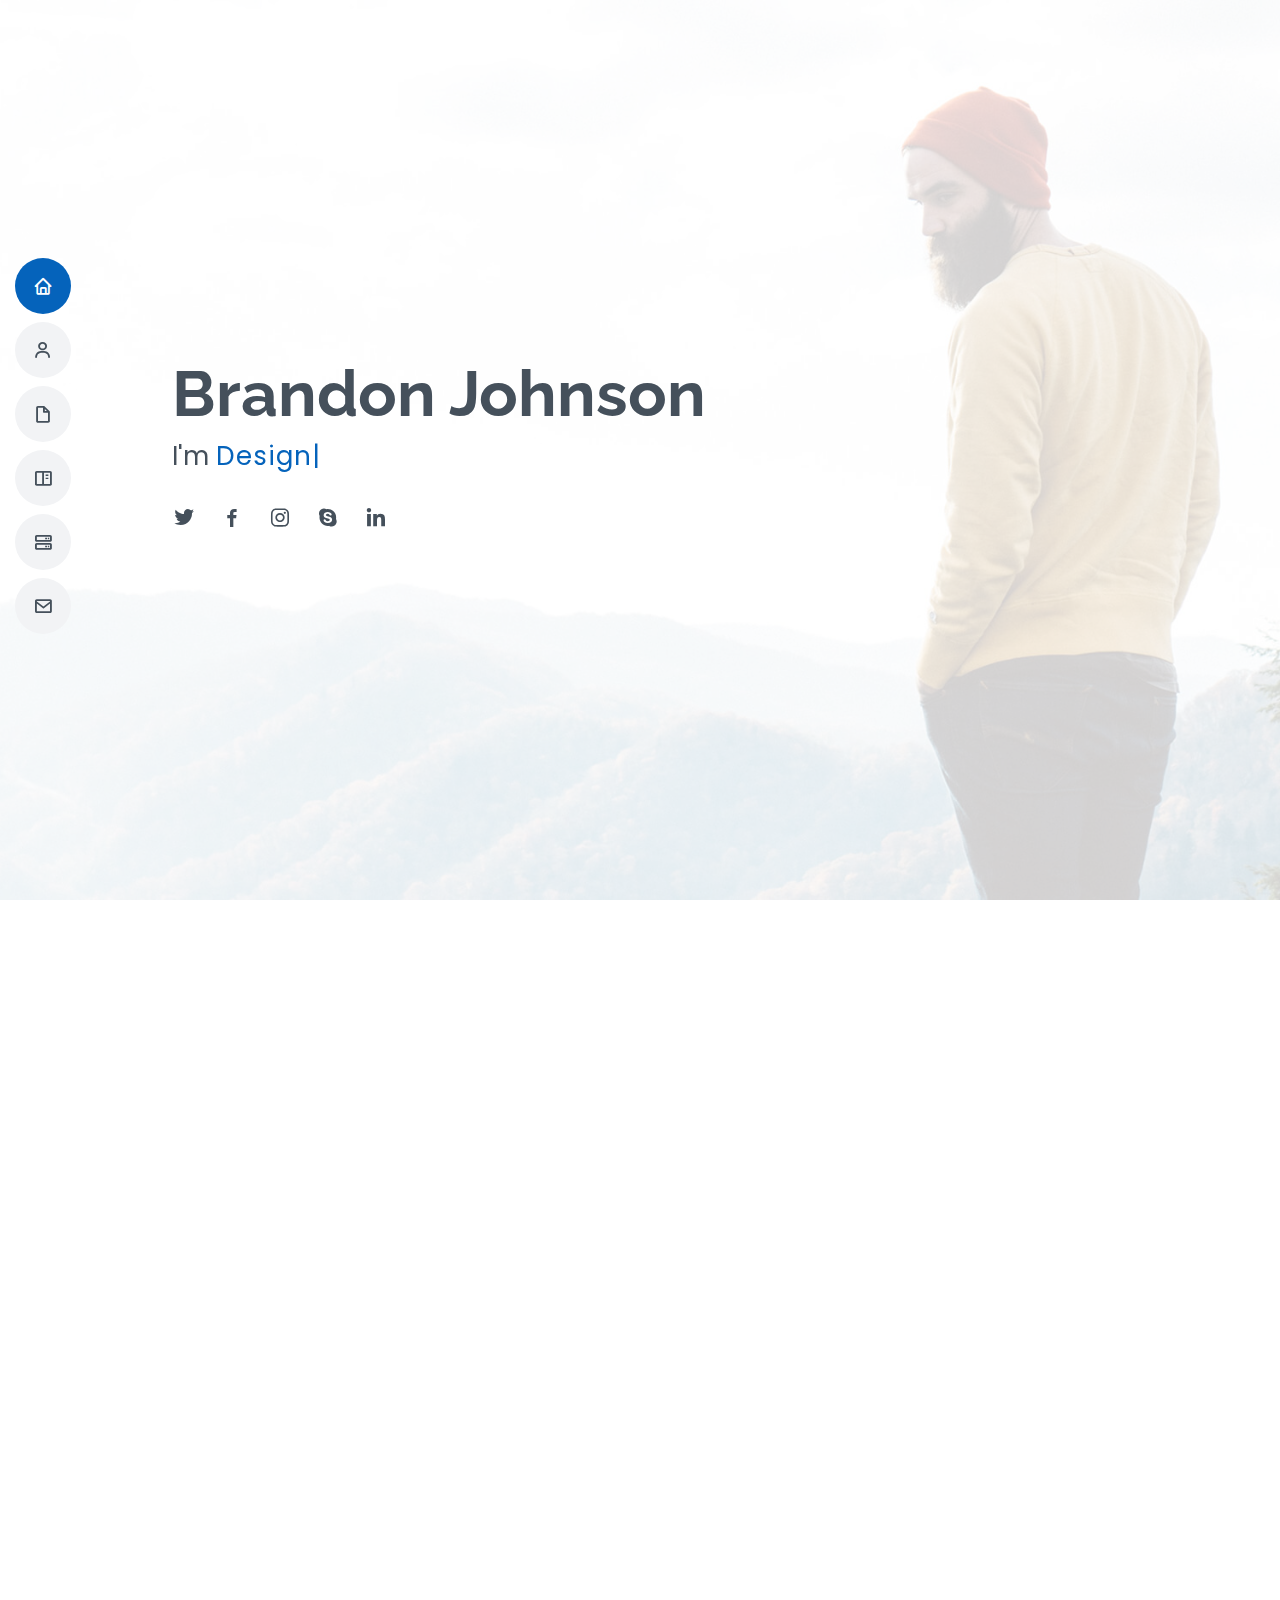
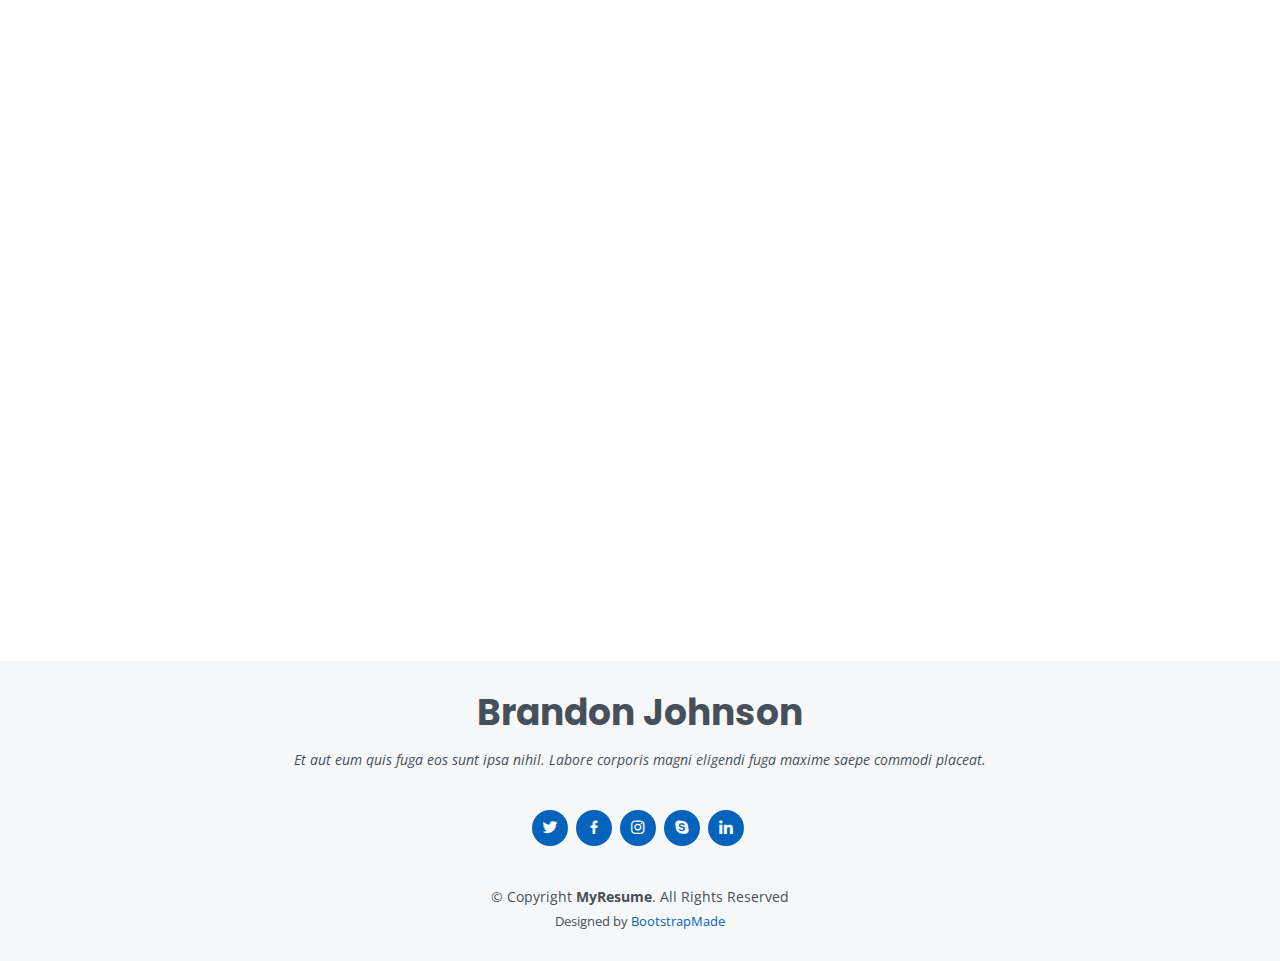
==== commit bd5b7390: "change: template" ====
--- a/portofolio/index.html
+++ b/portofolio/index.html
@@ -1,327 +1,744 @@
-<!doctype html>
+<!DOCTYPE html>
 <html lang="en">
 
 <head>
   <meta charset="utf-8">
-  <meta name="viewport" content="width=device-width, initial-scale=1, shrink-to-fit=no">
-  <meta name="description" content="">
-  <meta name="author" content="">
-
-  <title>Ipuly - Portfolio</title>
-
-  <link rel="stylesheet" href="css/bootstrap.min.css">
-  <link rel="stylesheet" href="css/unicons.css">
-  <link rel="stylesheet" href="css/owl.carousel.min.css">
-  <link rel="stylesheet" href="css/owl.theme.default.min.css">
-
-  <!-- MAIN STYLE -->
-  <link rel="stylesheet" href="css/tooplate-style.css">
+  <meta content="width=device-width, initial-scale=1.0" name="viewport">
+
+  <title>MyResume Bootstrap Template - Index</title>
+  <meta content="" name="description">
+  <meta content="" name="keywords">
+
+  <!-- Favicons -->
+  <link href="assets/img/favicon.png" rel="icon">
+  <link href="assets/img/apple-touch-icon.png" rel="apple-touch-icon">
+
+  <!-- Google Fonts -->
+  <link href="https://fonts.googleapis.com/css?family=Open+Sans:300,300i,400,400i,600,600i,700,700i|Raleway:300,300i,400,400i,500,500i,600,600i,700,700i|Poppins:300,300i,400,400i,500,500i,600,600i,700,700i" rel="stylesheet">
+
+  <!-- Vendor CSS Files -->
+  <link href="assets/vendor/aos/aos.css" rel="stylesheet">
+  <link href="assets/vendor/bootstrap/css/bootstrap.min.css" rel="stylesheet">
+  <link href="assets/vendor/bootstrap-icons/bootstrap-icons.css" rel="stylesheet">
+  <link href="assets/vendor/boxicons/css/boxicons.min.css" rel="stylesheet">
+  <link href="assets/vendor/glightbox/css/glightbox.min.css" rel="stylesheet">
+  <link href="assets/vendor/swiper/swiper-bundle.min.css" rel="stylesheet">
+
+  <!-- Template Main CSS File -->
+  <link href="assets/css/style.css" rel="stylesheet">
+
+  <!-- =======================================================
+  * Template Name: MyResume - v4.9.2
+  * Template URL: https://bootstrapmade.com/free-html-bootstrap-template-my-resume/
+  * Author: BootstrapMade.com
+  * License: https://bootstrapmade.com/license/
+  ======================================================== -->
 </head>
 
 <body>
-  <!-- MENU -->
-  <nav class="navbar navbar-expand-sm navbar-light">
+
+  <!-- ======= Mobile nav toggle button ======= -->
+  <!-- <button type="button" class="mobile-nav-toggle d-xl-none"><i class="bi bi-list mobile-nav-toggle"></i></button> -->
+  <i class="bi bi-list mobile-nav-toggle d-lg-none"></i>
+  <!-- ======= Header ======= -->
+  <header id="header" class="d-flex flex-column justify-content-center">
+
+    <nav id="navbar" class="navbar nav-menu">
+      <ul>
+        <li><a href="#hero" class="nav-link scrollto active"><i class="bx bx-home"></i> <span>Home</span></a></li>
+        <li><a href="#about" class="nav-link scrollto"><i class="bx bx-user"></i> <span>About</span></a></li>
+        <li><a href="#resume" class="nav-link scrollto"><i class="bx bx-file-blank"></i> <span>Resume</span></a></li>
+        <li><a href="#portfolio" class="nav-link scrollto"><i class="bx bx-book-content"></i> <span>Portfolio</span></a></li>
+        <li><a href="#services" class="nav-link scrollto"><i class="bx bx-server"></i> <span>Services</span></a></li>
+        <li><a href="#contact" class="nav-link scrollto"><i class="bx bx-envelope"></i> <span>Contact</span></a></li>
+      </ul>
+    </nav><!-- .nav-menu -->
+
+  </header><!-- End Header -->
+
+  <!-- ======= Hero Section ======= -->
+  <section id="hero" class="d-flex flex-column justify-content-center">
+    <div class="container" data-aos="zoom-in" data-aos-delay="100">
+      <h1>Brandon Johnson</h1>
+      <p>I'm <span class="typed" data-typed-items="Designer, Developer, Freelancer, Photographer"></span></p>
+      <div class="social-links">
+        <a href="#" class="twitter"><i class="bx bxl-twitter"></i></a>
+        <a href="#" class="facebook"><i class="bx bxl-facebook"></i></a>
+        <a href="#" class="instagram"><i class="bx bxl-instagram"></i></a>
+        <a href="#" class="google-plus"><i class="bx bxl-skype"></i></a>
+        <a href="#" class="linkedin"><i class="bx bxl-linkedin"></i></a>
+      </div>
+    </div>
+  </section><!-- End Hero -->
+
+  <main id="main">
+
+    <!-- ======= About Section ======= -->
+    <section id="about" class="about">
+      <div class="container" data-aos="fade-up">
+
+        <div class="section-title">
+          <h2>About</h2>
+          <p>Magnam dolores commodi suscipit. Necessitatibus eius consequatur ex aliquid fuga eum quidem. Sit sint consectetur velit. Quisquam quos quisquam cupiditate. Et nemo qui impedit suscipit alias ea. Quia fugiat sit in iste officiis commodi quidem hic quas.</p>
+        </div>
+
+        <div class="row">
+          <div class="col-lg-4">
+            <img src="assets/img/profile-img.jpg" class="img-fluid" alt="">
+          </div>
+          <div class="col-lg-8 pt-4 pt-lg-0 content">
+            <h3>UI/UX Designer &amp; Web Developer.</h3>
+            <p class="fst-italic">
+              Lorem ipsum dolor sit amet, consectetur adipiscing elit, sed do eiusmod tempor incididunt ut labore et dolore
+              magna aliqua.
+            </p>
+            <div class="row">
+              <div class="col-lg-6">
+                <ul>
+                  <li><i class="bi bi-chevron-right"></i> <strong>Birthday:</strong> <span>1 May 1995</span></li>
+                  <li><i class="bi bi-chevron-right"></i> <strong>Website:</strong> <span>www.example.com</span></li>
+                  <li><i class="bi bi-chevron-right"></i> <strong>Phone:</strong> <span>+123 456 7890</span></li>
+                  <li><i class="bi bi-chevron-right"></i> <strong>City:</strong> <span>New York, USA</span></li>
+                </ul>
+              </div>
+              <div class="col-lg-6">
+                <ul>
+                  <li><i class="bi bi-chevron-right"></i> <strong>Age:</strong> <span>30</span></li>
+                  <li><i class="bi bi-chevron-right"></i> <strong>Degree:</strong> <span>Master</span></li>
+                  <li><i class="bi bi-chevron-right"></i> <strong>PhEmailone:</strong> <span>email@example.com</span></li>
+                  <li><i class="bi bi-chevron-right"></i> <strong>Freelance:</strong> <span>Available</span></li>
+                </ul>
+              </div>
+            </div>
+            <p>
+              Officiis eligendi itaque labore et dolorum mollitia officiis optio vero. Quisquam sunt adipisci omnis et ut. Nulla accusantium dolor incidunt officia tempore. Et eius omnis.
+              Cupiditate ut dicta maxime officiis quidem quia. Sed et consectetur qui quia repellendus itaque neque. Aliquid amet quidem ut quaerat cupiditate. Ab et eum qui repellendus omnis culpa magni laudantium dolores.
+            </p>
+          </div>
+        </div>
+
+      </div>
+    </section><!-- End About Section -->
+
+    <!-- ======= Facts Section ======= -->
+    <section id="facts" class="facts">
+      <div class="container" data-aos="fade-up">
+
+        <div class="section-title">
+          <h2>Facts</h2>
+          <p>Magnam dolores commodi suscipit. Necessitatibus eius consequatur ex aliquid fuga eum quidem. Sit sint consectetur velit. Quisquam quos quisquam cupiditate. Et nemo qui impedit suscipit alias ea. Quia fugiat sit in iste officiis commodi quidem hic quas.</p>
+        </div>
+
+        <div class="row">
+
+          <div class="col-lg-3 col-md-6">
+            <div class="count-box">
+              <i class="bi bi-emoji-smile"></i>
+              <span data-purecounter-start="0" data-purecounter-end="232" data-purecounter-duration="1" class="purecounter"></span>
+              <p>Happy Clients</p>
+            </div>
+          </div>
+
+          <div class="col-lg-3 col-md-6 mt-5 mt-md-0">
+            <div class="count-box">
+              <i class="bi bi-journal-richtext"></i>
+              <span data-purecounter-start="0" data-purecounter-end="521" data-purecounter-duration="1" class="purecounter"></span>
+              <p>Projects</p>
+            </div>
+          </div>
+
+          <div class="col-lg-3 col-md-6 mt-5 mt-lg-0">
+            <div class="count-box">
+              <i class="bi bi-headset"></i>
+              <span data-purecounter-start="0" data-purecounter-end="1463" data-purecounter-duration="1" class="purecounter"></span>
+              <p>Hours Of Support</p>
+            </div>
+          </div>
+
+          <div class="col-lg-3 col-md-6 mt-5 mt-lg-0">
+            <div class="count-box">
+              <i class="bi bi-award"></i>
+              <span data-purecounter-start="0" data-purecounter-end="25" data-purecounter-duration="1" class="purecounter"></span>
+              <p>Awards</p>
+            </div>
+          </div>
+
+        </div>
+
+      </div>
+    </section><!-- End Facts Section -->
+
+    <!-- ======= Skills Section ======= -->
+    <section id="skills" class="skills section-bg">
+      <div class="container" data-aos="fade-up">
+
+        <div class="section-title">
+          <h2>Skills</h2>
+          <p>Magnam dolores commodi suscipit. Necessitatibus eius consequatur ex aliquid fuga eum quidem. Sit sint consectetur velit. Quisquam quos quisquam cupiditate. Et nemo qui impedit suscipit alias ea. Quia fugiat sit in iste officiis commodi quidem hic quas.</p>
+        </div>
+
+        <div class="row skills-content">
+
+          <div class="col-lg-6">
+
+            <div class="progress">
+              <span class="skill">HTML <i class="val">100%</i></span>
+              <div class="progress-bar-wrap">
+                <div class="progress-bar" role="progressbar" aria-valuenow="100" aria-valuemin="0" aria-valuemax="100"></div>
+              </div>
+            </div>
+
+            <div class="progress">
+              <span class="skill">CSS <i class="val">90%</i></span>
+              <div class="progress-bar-wrap">
+                <div class="progress-bar" role="progressbar" aria-valuenow="90" aria-valuemin="0" aria-valuemax="100"></div>
+              </div>
+            </div>
+
+            <div class="progress">
+              <span class="skill">JavaScript <i class="val">75%</i></span>
+              <div class="progress-bar-wrap">
+                <div class="progress-bar" role="progressbar" aria-valuenow="75" aria-valuemin="0" aria-valuemax="100"></div>
+              </div>
+            </div>
+
+          </div>
+
+          <div class="col-lg-6">
+
+            <div class="progress">
+              <span class="skill">PHP <i class="val">80%</i></span>
+              <div class="progress-bar-wrap">
+                <div class="progress-bar" role="progressbar" aria-valuenow="80" aria-valuemin="0" aria-valuemax="100"></div>
+              </div>
+            </div>
+
+            <div class="progress">
+              <span class="skill">WordPress/CMS <i class="val">90%</i></span>
+              <div class="progress-bar-wrap">
+                <div class="progress-bar" role="progressbar" aria-valuenow="90" aria-valuemin="0" aria-valuemax="100"></div>
+              </div>
+            </div>
+
+            <div class="progress">
+              <span class="skill">Photoshop <i class="val">55%</i></span>
+              <div class="progress-bar-wrap">
+                <div class="progress-bar" role="progressbar" aria-valuenow="55" aria-valuemin="0" aria-valuemax="100"></div>
+              </div>
+            </div>
+
+          </div>
+
+        </div>
+
+      </div>
+    </section><!-- End Skills Section -->
+
+    <!-- ======= Resume Section ======= -->
+    <section id="resume" class="resume">
+      <div class="container" data-aos="fade-up">
+
+        <div class="section-title">
+          <h2>Resume</h2>
+          <p>Magnam dolores commodi suscipit. Necessitatibus eius consequatur ex aliquid fuga eum quidem. Sit sint consectetur velit. Quisquam quos quisquam cupiditate. Et nemo qui impedit suscipit alias ea. Quia fugiat sit in iste officiis commodi quidem hic quas.</p>
+        </div>
+
+        <div class="row">
+          <div class="col-lg-6">
+            <h3 class="resume-title">Sumary</h3>
+            <div class="resume-item pb-0">
+              <h4>Brandon Johnson</h4>
+              <p><em>Innovative and deadline-driven Graphic Designer with 3+ years of experience designing and developing user-centered digital/print marketing material from initial concept to final, polished deliverable.</em></p>
+              <ul>
+                <li>Portland par 127,Orlando, FL</li>
+                <li>(123) 456-7891</li>
+                <li>alice.barkley@example.com</li>
+              </ul>
+            </div>
+
+            <h3 class="resume-title">Education</h3>
+            <div class="resume-item">
+              <h4>Master of Fine Arts &amp; Graphic Design</h4>
+              <h5>2015 - 2016</h5>
+              <p><em>Rochester Institute of Technology, Rochester, NY</em></p>
+              <p>Qui deserunt veniam. Et sed aliquam labore tempore sed quisquam iusto autem sit. Ea vero voluptatum qui ut dignissimos deleniti nerada porti sand markend</p>
+            </div>
+            <div class="resume-item">
+              <h4>Bachelor of Fine Arts &amp; Graphic Design</h4>
+              <h5>2010 - 2014</h5>
+              <p><em>Rochester Institute of Technology, Rochester, NY</em></p>
+              <p>Quia nobis sequi est occaecati aut. Repudiandae et iusto quae reiciendis et quis Eius vel ratione eius unde vitae rerum voluptates asperiores voluptatem Earum molestiae consequatur neque etlon sader mart dila</p>
+            </div>
+          </div>
+          <div class="col-lg-6">
+            <h3 class="resume-title">Professional Experience</h3>
+            <div class="resume-item">
+              <h4>Senior graphic design specialist</h4>
+              <h5>2019 - Present</h5>
+              <p><em>Experion, New York, NY </em></p>
+              <ul>
+                <li>Lead in the design, development, and implementation of the graphic, layout, and production communication materials</li>
+                <li>Delegate tasks to the 7 members of the design team and provide counsel on all aspects of the project. </li>
+                <li>Supervise the assessment of all graphic materials in order to ensure quality and accuracy of the design</li>
+                <li>Oversee the efficient use of production project budgets ranging from $2,000 - $25,000</li>
+              </ul>
+            </div>
+            <div class="resume-item">
+              <h4>Graphic design specialist</h4>
+              <h5>2017 - 2018</h5>
+              <p><em>Stepping Stone Advertising, New York, NY</em></p>
+              <ul>
+                <li>Developed numerous marketing programs (logos, brochures,infographics, presentations, and advertisements).</li>
+                <li>Managed up to 5 projects or tasks at a given time while under pressure</li>
+                <li>Recommended and consulted with clients on the most appropriate graphic design</li>
+                <li>Created 4+ design presentations and proposals a month for clients and account managers</li>
+              </ul>
+            </div>
+          </div>
+        </div>
+
+      </div>
+    </section><!-- End Resume Section -->
+
+    <!-- ======= Portfolio Section ======= -->
+    <section id="portfolio" class="portfolio section-bg">
+      <div class="container" data-aos="fade-up">
+
+        <div class="section-title">
+          <h2>Portfolio</h2>
+          <p>Magnam dolores commodi suscipit. Necessitatibus eius consequatur ex aliquid fuga eum quidem. Sit sint consectetur velit. Quisquam quos quisquam cupiditate. Et nemo qui impedit suscipit alias ea. Quia fugiat sit in iste officiis commodi quidem hic quas.</p>
+        </div>
+
+        <div class="row">
+          <div class="col-lg-12 d-flex justify-content-center" data-aos="fade-up" data-aos-delay="100">
+            <ul id="portfolio-flters">
+              <li data-filter="*" class="filter-active">All</li>
+              <li data-filter=".filter-app">App</li>
+              <li data-filter=".filter-card">Card</li>
+              <li data-filter=".filter-web">Web</li>
+            </ul>
+          </div>
+        </div>
+
+        <div class="row portfolio-container" data-aos="fade-up" data-aos-delay="200">
+
+          <div class="col-lg-4 col-md-6 portfolio-item filter-app">
+            <div class="portfolio-wrap">
+              <img src="assets/img/portfolio/portfolio-1.jpg" class="img-fluid" alt="">
+              <div class="portfolio-info">
+                <h4>App 1</h4>
+                <p>App</p>
+                <div class="portfolio-links">
+                  <a href="assets/img/portfolio/portfolio-1.jpg" data-gallery="portfolioGallery" class="portfolio-lightbox" title="App 1"><i class="bx bx-plus"></i></a>
+                  <a href="portfolio-details.html" class="portfolio-details-lightbox" data-glightbox="type: external" title="Portfolio Details"><i class="bx bx-link"></i></a>
+                </div>
+              </div>
+            </div>
+          </div>
+
+          <div class="col-lg-4 col-md-6 portfolio-item filter-web">
+            <div class="portfolio-wrap">
+              <img src="assets/img/portfolio/portfolio-2.jpg" class="img-fluid" alt="">
+              <div class="portfolio-info">
+                <h4>Web 3</h4>
+                <p>Web</p>
+                <div class="portfolio-links">
+                  <a href="assets/img/portfolio/portfolio-2.jpg" data-gallery="portfolioGallery" class="portfolio-lightbox" title="Web 3"><i class="bx bx-plus"></i></a>
+                  <a href="portfolio-details.html" class="portfolio-details-lightbox" data-glightbox="type: external" title="Portfolio Details"><i class="bx bx-link"></i></a>
+                </div>
+              </div>
+            </div>
+          </div>
+
+          <div class="col-lg-4 col-md-6 portfolio-item filter-app">
+            <div class="portfolio-wrap">
+              <img src="assets/img/portfolio/portfolio-3.jpg" class="img-fluid" alt="">
+              <div class="portfolio-info">
+                <h4>App 2</h4>
+                <p>App</p>
+                <div class="portfolio-links">
+                  <a href="assets/img/portfolio/portfolio-3.jpg" data-gallery="portfolioGallery" class="portfolio-lightbox" title="App 2"><i class="bx bx-plus"></i></a>
+                  <a href="portfolio-details.html" class="portfolio-details-lightbox" data-glightbox="type: external" title="Portfolio Details"><i class="bx bx-link"></i></a>
+                </div>
+              </div>
+            </div>
+          </div>
+
+          <div class="col-lg-4 col-md-6 portfolio-item filter-card">
+            <div class="portfolio-wrap">
+              <img src="assets/img/portfolio/portfolio-4.jpg" class="img-fluid" alt="">
+              <div class="portfolio-info">
+                <h4>Card 2</h4>
+                <p>Card</p>
+                <div class="portfolio-links">
+                  <a href="assets/img/portfolio/portfolio-4.jpg" data-gallery="portfolioGallery" class="portfolio-lightbox" title="Card 2"><i class="bx bx-plus"></i></a>
+                  <a href="portfolio-details.html" class="portfolio-details-lightbox" data-glightbox="type: external" title="Portfolio Details"><i class="bx bx-link"></i></a>
+                </div>
+              </div>
+            </div>
+          </div>
+
+          <div class="col-lg-4 col-md-6 portfolio-item filter-web">
+            <div class="portfolio-wrap">
+              <img src="assets/img/portfolio/portfolio-5.jpg" class="img-fluid" alt="">
+              <div class="portfolio-info">
+                <h4>Web 2</h4>
+                <p>Web</p>
+                <div class="portfolio-links">
+                  <a href="assets/img/portfolio/portfolio-5.jpg" data-gallery="portfolioGallery" class="portfolio-lightbox" title="Web 2"><i class="bx bx-plus"></i></a>
+                  <a href="portfolio-details.html" class="portfolio-details-lightbox" data-glightbox="type: external" title="Portfolio Details"><i class="bx bx-link"></i></a>
+                </div>
+              </div>
+            </div>
+          </div>
+
+          <div class="col-lg-4 col-md-6 portfolio-item filter-app">
+            <div class="portfolio-wrap">
+              <img src="assets/img/portfolio/portfolio-6.jpg" class="img-fluid" alt="">
+              <div class="portfolio-info">
+                <h4>App 3</h4>
+                <p>App</p>
+                <div class="portfolio-links">
+                  <a href="assets/img/portfolio/portfolio-6.jpg" data-gallery="portfolioGallery" class="portfolio-lightbox" title="App 3"><i class="bx bx-plus"></i></a>
+                  <a href="portfolio-details.html" class="portfolio-details-lightbox" data-glightbox="type: external" title="Portfolio Details"><i class="bx bx-link"></i></a>
+                </div>
+              </div>
+            </div>
+          </div>
+
+          <div class="col-lg-4 col-md-6 portfolio-item filter-card">
+            <div class="portfolio-wrap">
+              <img src="assets/img/portfolio/portfolio-7.jpg" class="img-fluid" alt="">
+              <div class="portfolio-info">
+                <h4>Card 1</h4>
+                <p>Card</p>
+                <div class="portfolio-links">
+                  <a href="assets/img/portfolio/portfolio-7.jpg" data-gallery="portfolioGallery" class="portfolio-lightbox" title="Card 1"><i class="bx bx-plus"></i></a>
+                  <a href="portfolio-details.html" class="portfolio-details-lightbox" data-glightbox="type: external" title="Portfolio Details"><i class="bx bx-link"></i></a>
+                </div>
+              </div>
+            </div>
+          </div>
+
+          <div class="col-lg-4 col-md-6 portfolio-item filter-card">
+            <div class="portfolio-wrap">
+              <img src="assets/img/portfolio/portfolio-8.jpg" class="img-fluid" alt="">
+              <div class="portfolio-info">
+                <h4>Card 3</h4>
+                <p>Card</p>
+                <div class="portfolio-links">
+                  <a href="assets/img/portfolio/portfolio-8.jpg" data-gallery="portfolioGallery" class="portfolio-lightbox" title="Card 3"><i class="bx bx-plus"></i></a>
+                  <a href="portfolio-details.html" class="portfolio-details-lightbox" data-glightbox="type: external" title="Portfolio Details"><i class="bx bx-link"></i></a>
+                </div>
+              </div>
+            </div>
+          </div>
+
+          <div class="col-lg-4 col-md-6 portfolio-item filter-web">
+            <div class="portfolio-wrap">
+              <img src="assets/img/portfolio/portfolio-9.jpg" class="img-fluid" alt="">
+              <div class="portfolio-info">
+                <h4>Web 3</h4>
+                <p>Web</p>
+                <div class="portfolio-links">
+                  <a href="assets/img/portfolio/portfolio-9.jpg" data-gallery="portfolioGallery" class="portfolio-lightbox" title="Web 3"><i class="bx bx-plus"></i></a>
+                  <a href="portfolio-details.html" class="portfolio-details-lightbox" data-glightbox="type: external" title="Portfolio Details"><i class="bx bx-link"></i></a>
+                </div>
+              </div>
+            </div>
+          </div>
+
+        </div>
+
+      </div>
+    </section><!-- End Portfolio Section -->
+
+    <!-- ======= Services Section ======= -->
+    <section id="services" class="services">
+      <div class="container" data-aos="fade-up">
+
+        <div class="section-title">
+          <h2>Services</h2>
+          <p>Magnam dolores commodi suscipit. Necessitatibus eius consequatur ex aliquid fuga eum quidem. Sit sint consectetur velit. Quisquam quos quisquam cupiditate. Et nemo qui impedit suscipit alias ea. Quia fugiat sit in iste officiis commodi quidem hic quas.</p>
+        </div>
+
+        <div class="row">
+
+          <div class="col-lg-4 col-md-6 d-flex align-items-stretch" data-aos="zoom-in" data-aos-delay="100">
+            <div class="icon-box iconbox-blue">
+              <div class="icon">
+                <svg width="100" height="100" viewBox="0 0 600 600" xmlns="http://www.w3.org/2000/svg">
+                  <path stroke="none" stroke-width="0" fill="#f5f5f5" d="M300,521.0016835830174C376.1290562159157,517.8887921683347,466.0731472004068,529.7835943286574,510.70327084640275,468.03025145048787C554.3714126377745,407.6079735673963,508.03601936045806,328.9844924480964,491.2728898941984,256.3432110539036C474.5976632858925,184.082847569629,479.9380746630129,96.60480741107993,416.23090153303,58.64404602377083C348.86323505073057,18.502131276798302,261.93793281208167,40.57373210992963,193.5410806939664,78.93577620505333C130.42746243093433,114.334589627462,98.30271207620316,179.96522072025542,76.75703585869454,249.04625023123273C51.97151888228291,328.5150500222984,13.704378332031375,421.85034740162234,66.52175969318436,486.19268352777647C119.04800174914682,550.1803526380478,217.28368757567262,524.383925680826,300,521.0016835830174"></path>
+                </svg>
+                <i class="bx bxl-dribbble"></i>
+              </div>
+              <h4><a href="">Lorem Ipsum</a></h4>
+              <p>Voluptatum deleniti atque corrupti quos dolores et quas molestias excepturi</p>
+            </div>
+          </div>
+
+          <div class="col-lg-4 col-md-6 d-flex align-items-stretch mt-4 mt-md-0" data-aos="zoom-in" data-aos-delay="200">
+            <div class="icon-box iconbox-orange ">
+              <div class="icon">
+                <svg width="100" height="100" viewBox="0 0 600 600" xmlns="http://www.w3.org/2000/svg">
+                  <path stroke="none" stroke-width="0" fill="#f5f5f5" d="M300,582.0697525312426C382.5290701553225,586.8405444964366,449.9789794690241,525.3245884688669,502.5850820975895,461.55621195738473C556.606425686781,396.0723002908107,615.8543463187945,314.28637112970534,586.6730223649479,234.56875336149918C558.9533121215079,158.8439757836574,454.9685369536778,164.00468322053177,381.49747125262974,130.76875717737553C312.15926192815925,99.40240125094834,248.97055460311594,18.661163978235184,179.8680185752513,50.54337015887873C110.5421016452524,82.52863877960104,119.82277516462835,180.83849132639028,109.12597500060166,256.43424936330496C100.08760227029461,320.3096726198365,92.17705696193138,384.0621239912766,124.79988738764834,439.7174275375508C164.83382741302287,508.01625554203684,220.96474134820875,577.5009287672846,300,582.0697525312426"></path>
+                </svg>
+                <i class="bx bx-file"></i>
+              </div>
+              <h4><a href="">Sed Perspiciatis</a></h4>
+              <p>Duis aute irure dolor in reprehenderit in voluptate velit esse cillum dolore</p>
+            </div>
+          </div>
+
+          <div class="col-lg-4 col-md-6 d-flex align-items-stretch mt-4 mt-lg-0" data-aos="zoom-in" data-aos-delay="300">
+            <div class="icon-box iconbox-pink">
+              <div class="icon">
+                <svg width="100" height="100" viewBox="0 0 600 600" xmlns="http://www.w3.org/2000/svg">
+                  <path stroke="none" stroke-width="0" fill="#f5f5f5" d="M300,541.5067337569781C382.14930387511276,545.0595476570109,479.8736841581634,548.3450877840088,526.4010558755058,480.5488172755941C571.5218469581645,414.80211281144784,517.5187510058486,332.0715597781072,496.52539010469104,255.14436215662573C477.37192572678356,184.95920475031193,473.57363656557914,105.61284051026155,413.0603344069578,65.22779650032875C343.27470386102294,18.654635553484475,251.2091493199835,5.337323636656869,175.0934190732945,40.62881213300186C97.87086631185822,76.43348514350839,51.98124368387456,156.15599469081315,36.44837278890362,239.84606092416172C21.716077023791087,319.22268207091537,43.775223500013084,401.1760424656574,96.891909868211,461.97329694683043C147.22146801428983,519.5804099606455,223.5754009179313,538.201503339737,300,541.5067337569781"></path>
+                </svg>
+                <i class="bx bx-tachometer"></i>
+              </div>
+              <h4><a href="">Magni Dolores</a></h4>
+              <p>Excepteur sint occaecat cupidatat non proident, sunt in culpa qui officia</p>
+            </div>
+          </div>
+
+          <div class="col-lg-4 col-md-6 d-flex align-items-stretch mt-4" data-aos="zoom-in" data-aos-delay="100">
+            <div class="icon-box iconbox-yellow">
+              <div class="icon">
+                <svg width="100" height="100" viewBox="0 0 600 600" xmlns="http://www.w3.org/2000/svg">
+                  <path stroke="none" stroke-width="0" fill="#f5f5f5" d="M300,503.46388370962813C374.79870501325706,506.71871716319447,464.8034551963731,527.1746412648533,510.4981551193396,467.86667711651364C555.9287308511215,408.9015244558933,512.6030010748507,327.5744911775523,490.211057578863,256.5855673507754C471.097692560561,195.9906835881958,447.69079081568157,138.11976852964426,395.19560036434837,102.3242989838813C329.3053358748298,57.3949838291264,248.02791733380457,8.279543830951368,175.87071277845988,42.242879143198664C103.41431057327972,76.34704239035025,93.79494320519305,170.9812938413882,81.28167332365135,250.07896920659033C70.17666984294237,320.27484674793965,64.84698225790005,396.69656628748305,111.28512138212992,450.4950937839243C156.20124167950087,502.5303643271138,231.32542653798444,500.4755392045468,300,503.46388370962813"></path>
+                </svg>
+                <i class="bx bx-layer"></i>
+              </div>
+              <h4><a href="">Nemo Enim</a></h4>
+              <p>At vero eos et accusamus et iusto odio dignissimos ducimus qui blanditiis</p>
+            </div>
+          </div>
+
+          <div class="col-lg-4 col-md-6 d-flex align-items-stretch mt-4" data-aos="zoom-in" data-aos-delay="200">
+            <div class="icon-box iconbox-red">
+              <div class="icon">
+                <svg width="100" height="100" viewBox="0 0 600 600" xmlns="http://www.w3.org/2000/svg">
+                  <path stroke="none" stroke-width="0" fill="#f5f5f5" d="M300,532.3542879108572C369.38199826031484,532.3153073249985,429.10787420159085,491.63046689027357,474.5244479745417,439.17860296908856C522.8885846962883,383.3225815378663,569.1668002868075,314.3205725914397,550.7432151929288,242.7694973846089C532.6665558377875,172.5657663291529,456.2379748765914,142.6223662098291,390.3689995646985,112.34683881706744C326.66090330228417,83.06452184765237,258.84405631176094,53.51806209861945,193.32584062364296,78.48882559362697C121.61183558270385,105.82097193414197,62.805066853699245,167.19869350419734,48.57481801355237,242.6138429142374C34.843463184063346,315.3850353017275,76.69343916112496,383.4422959591041,125.22947124332185,439.3748458443577C170.7312796277747,491.8107796887764,230.57421082200815,532.3932930995766,300,532.3542879108572"></path>
+                </svg>
+                <i class="bx bx-slideshow"></i>
+              </div>
+              <h4><a href="">Dele Cardo</a></h4>
+              <p>Quis consequatur saepe eligendi voluptatem consequatur dolor consequuntur</p>
+            </div>
+          </div>
+
+          <div class="col-lg-4 col-md-6 d-flex align-items-stretch mt-4" data-aos="zoom-in" data-aos-delay="300">
+            <div class="icon-box iconbox-teal">
+              <div class="icon">
+                <svg width="100" height="100" viewBox="0 0 600 600" xmlns="http://www.w3.org/2000/svg">
+                  <path stroke="none" stroke-width="0" fill="#f5f5f5" d="M300,566.797414625762C385.7384707136149,576.1784315230908,478.7894351017131,552.8928747891023,531.9192734346935,484.94944893311C584.6109503024035,417.5663521118492,582.489472248146,322.67544863468447,553.9536738515405,242.03673114598146C529.1557734026468,171.96086150256528,465.24506316201064,127.66468636344209,395.9583748389544,100.7403814666027C334.2173773831606,76.7482773500951,269.4350130405921,84.62216499799875,207.1952322260088,107.2889140133804C132.92018162631612,134.33871894543012,41.79353780512637,160.00259165414826,22.644507872594943,236.69541883565114C3.319112789854554,314.0945973066697,72.72355303640163,379.243833228382,124.04198916343866,440.3218312028393C172.9286146004772,498.5055451809895,224.45579914871206,558.5317968840102,300,566.797414625762"></path>
+                </svg>
+                <i class="bx bx-arch"></i>
+              </div>
+              <h4><a href="">Divera Don</a></h4>
+              <p>Modi nostrum vel laborum. Porro fugit error sit minus sapiente sit aspernatur</p>
+            </div>
+          </div>
+
+        </div>
+
+      </div>
+    </section><!-- End Services Section -->
+
+    <!-- ======= Testimonials Section ======= -->
+    <section id="testimonials" class="testimonials section-bg">
+      <div class="container" data-aos="fade-up">
+
+        <div class="section-title">
+          <h2>Testimonials</h2>
+        </div>
+
+        <div class="testimonials-slider swiper" data-aos="fade-up" data-aos-delay="100">
+          <div class="swiper-wrapper">
+
+            <div class="swiper-slide">
+              <div class="testimonial-item">
+                <img src="assets/img/testimonials/testimonials-1.jpg" class="testimonial-img" alt="">
+                <h3>Saul Goodman</h3>
+                <h4>Ceo &amp; Founder</h4>
+                <p>
+                  <i class="bx bxs-quote-alt-left quote-icon-left"></i>
+                  Proin iaculis purus consequat sem cure digni ssim donec porttitora entum suscipit rhoncus. Accusantium quam, ultricies eget id, aliquam eget nibh et. Maecen aliquam, risus at semper.
+                  <i class="bx bxs-quote-alt-right quote-icon-right"></i>
+                </p>
+              </div>
+            </div><!-- End testimonial item -->
+
+            <div class="swiper-slide">
+              <div class="testimonial-item">
+                <img src="assets/img/testimonials/testimonials-2.jpg" class="testimonial-img" alt="">
+                <h3>Sara Wilsson</h3>
+                <h4>Designer</h4>
+                <p>
+                  <i class="bx bxs-quote-alt-left quote-icon-left"></i>
+                  Export tempor illum tamen malis malis eram quae irure esse labore quem cillum quid cillum eram malis quorum velit fore eram velit sunt aliqua noster fugiat irure amet legam anim culpa.
+                  <i class="bx bxs-quote-alt-right quote-icon-right"></i>
+                </p>
+              </div>
+            </div><!-- End testimonial item -->
+
+            <div class="swiper-slide">
+              <div class="testimonial-item">
+                <img src="assets/img/testimonials/testimonials-3.jpg" class="testimonial-img" alt="">
+                <h3>Jena Karlis</h3>
+                <h4>Store Owner</h4>
+                <p>
+                  <i class="bx bxs-quote-alt-left quote-icon-left"></i>
+                  Enim nisi quem export duis labore cillum quae magna enim sint quorum nulla quem veniam duis minim tempor labore quem eram duis noster aute amet eram fore quis sint minim.
+                  <i class="bx bxs-quote-alt-right quote-icon-right"></i>
+                </p>
+              </div>
+            </div><!-- End testimonial item -->
+
+            <div class="swiper-slide">
+              <div class="testimonial-item">
+                <img src="assets/img/testimonials/testimonials-4.jpg" class="testimonial-img" alt="">
+                <h3>Matt Brandon</h3>
+                <h4>Freelancer</h4>
+                <p>
+                  <i class="bx bxs-quote-alt-left quote-icon-left"></i>
+                  Fugiat enim eram quae cillum dolore dolor amet nulla culpa multos export minim fugiat minim velit minim dolor enim duis veniam ipsum anim magna sunt elit fore quem dolore labore illum veniam.
+                  <i class="bx bxs-quote-alt-right quote-icon-right"></i>
+                </p>
+              </div>
+            </div><!-- End testimonial item -->
+
+            <div class="swiper-slide">
+              <div class="testimonial-item">
+                <img src="assets/img/testimonials/testimonials-5.jpg" class="testimonial-img" alt="">
+                <h3>John Larson</h3>
+                <h4>Entrepreneur</h4>
+                <p>
+                  <i class="bx bxs-quote-alt-left quote-icon-left"></i>
+                  Quis quorum aliqua sint quem legam fore sunt eram irure aliqua veniam tempor noster veniam enim culpa labore duis sunt culpa nulla illum cillum fugiat legam esse veniam culpa fore nisi cillum quid.
+                  <i class="bx bxs-quote-alt-right quote-icon-right"></i>
+                </p>
+              </div>
+            </div><!-- End testimonial item -->
+
+          </div>
+          <div class="swiper-pagination"></div>
+        </div>
+
+      </div>
+    </section><!-- End Testimonials Section -->
+
+    <!-- ======= Contact Section ======= -->
+    <section id="contact" class="contact">
+      <div class="container" data-aos="fade-up">
+
+        <div class="section-title">
+          <h2>Contact</h2>
+        </div>
+
+        <div class="row mt-1">
+
+          <div class="col-lg-4">
+            <div class="info">
+              <div class="address">
+                <i class="bi bi-geo-alt"></i>
+                <h4>Location:</h4>
+                <p>A108 Adam Street, New York, NY 535022</p>
+              </div>
+
+              <div class="email">
+                <i class="bi bi-envelope"></i>
+                <h4>Email:</h4>
+                <p>info@example.com</p>
+              </div>
+
+              <div class="phone">
+                <i class="bi bi-phone"></i>
+                <h4>Call:</h4>
+                <p>+1 5589 55488 55s</p>
+              </div>
+
+            </div>
+
+          </div>
+
+          <div class="col-lg-8 mt-5 mt-lg-0">
+
+            <form action="forms/contact.php" method="post" role="form" class="php-email-form">
+              <div class="row">
+                <div class="col-md-6 form-group">
+                  <input type="text" name="name" class="form-control" id="name" placeholder="Your Name" required>
+                </div>
+                <div class="col-md-6 form-group mt-3 mt-md-0">
+                  <input type="email" class="form-control" name="email" id="email" placeholder="Your Email" required>
+                </div>
+              </div>
+              <div class="form-group mt-3">
+                <input type="text" class="form-control" name="subject" id="subject" placeholder="Subject" required>
+              </div>
+              <div class="form-group mt-3">
+                <textarea class="form-control" name="message" rows="5" placeholder="Message" required></textarea>
+              </div>
+              <div class="my-3">
+                <div class="loading">Loading</div>
+                <div class="error-message"></div>
+                <div class="sent-message">Your message has been sent. Thank you!</div>
+              </div>
+              <div class="text-center"><button type="submit">Send Message</button></div>
+            </form>
+
+          </div>
+
+        </div>
+
+      </div>
+    </section><!-- End Contact Section -->
+
+  </main><!-- End #main -->
+
+  <!-- ======= Footer ======= -->
+  <footer id="footer">
     <div class="container">
-      <a class="navbar-brand" href="index.html"><i class='uil uil-user'></i> Marvel</a>
-
-      <button class="navbar-toggler" type="button" data-toggle="collapse" data-target="#navbarNav"
-        aria-controls="navbarNav" aria-expanded="false" aria-label="Toggle navigation">
-        <span class="navbar-toggler-icon"></span>
-        <span class="navbar-toggler-icon"></span>
-        <span class="navbar-toggler-icon"></span>
-      </button>
-
-      <div class="collapse navbar-collapse" id="navbarNav">
-        <ul class="navbar-nav mx-auto">
-          <li class="nav-item">
-            <a href="#about" class="nav-link"><span data-hover="About">About</span></a>
-          </li>
-          <li class="nav-item">
-            <a href="#project" class="nav-link"><span data-hover="Projects">Projects</span></a>
-          </li>
-          <li class="nav-item">
-            <a href="#resume" class="nav-link"><span data-hover="Resume">Resume</span></a>
-          </li>
-          <li class="nav-item">
-            <a href="#contact" class="nav-link"><span data-hover="Contact">Contact</span></a>
-          </li>
-        </ul>
-
-        <ul class="navbar-nav ml-lg-auto">
-          <div class="ml-lg-4">
-            <div class="color-mode d-lg-flex justify-content-center align-items-center">
-              <i class="color-mode-icon"></i>
-              Color mode
-            </div>
-          </div>
-        </ul>
+      <h3>Brandon Johnson</h3>
+      <p>Et aut eum quis fuga eos sunt ipsa nihil. Labore corporis magni eligendi fuga maxime saepe commodi placeat.</p>
+      <div class="social-links">
+        <a href="#" class="twitter"><i class="bx bxl-twitter"></i></a>
+        <a href="#" class="facebook"><i class="bx bxl-facebook"></i></a>
+        <a href="#" class="instagram"><i class="bx bxl-instagram"></i></a>
+        <a href="#" class="google-plus"><i class="bx bxl-skype"></i></a>
+        <a href="#" class="linkedin"><i class="bx bxl-linkedin"></i></a>
+      </div>
+      <div class="copyright">
+        &copy; Copyright <strong><span>MyResume</span></strong>. All Rights Reserved
+      </div>
+      <div class="credits">
+        <!-- All the links in the footer should remain intact. -->
+        <!-- You can delete the links only if you purchased the pro version. -->
+        <!-- Licensing information: [license-url] -->
+        <!-- Purchase the pro version with working PHP/AJAX contact form: https://bootstrapmade.com/free-html-bootstrap-template-my-resume/ -->
+        Designed by <a href="https://bootstrapmade.com/">BootstrapMade</a>
       </div>
     </div>
-  </nav>
-
-  <!-- ABOUT -->
-  <section class="about full-screen d-lg-flex justify-content-center align-items-center" id="about">
-    <div class="container">
-      <div class="row">
-
-        <div class="col-lg-7 col-md-12 col-12 d-flex align-items-center">
-          <div class="about-text">
-            <small class="small-text">Welcome to <span class="mobile-block">my portfolio website!</span></small>
-            <h1 class="animated animated-text">
-              <span class="mr-2">Hey, I'm</span>
-              <div class="animated-info">
-                <span class="animated-item">Ipuly</span>
-                <span class="animated-item">Web Designer</span>
-                <span class="animated-item">Frontend Dev</span>
-              </div>
-            </h1>
-
-            <p>Building a successful product is a challenge. I am highly energetic in user experience design, interfaces
-              and web development.</p>
-
-            <div class="custom-btn-group mt-4">
-              <a href="#" class="btn mr-lg-2 custom-btn"><i class='uil uil-file-alt'></i> Download Resume</a>
-              <a href="#contact" class="btn custom-btn custom-btn-bg custom-btn-link">Contact Me</a>
-            </div>
-          </div>
-        </div>
-
-        <div class="col-lg-5 col-md-12 col-12">
-          <div class="about-image svg">
-            <img src="images/undraw/undraw_software_engineer_lvl5.svg" class="img-fluid" alt="svg image">
-          </div>
-        </div>
-
-      </div>
-    </div>
-  </section>
-
-  <!-- PROJECTS -->
-  <section class="project py-5" id="project">
-    <div class="container">
-
-      <div class="row">
-        <div class="col-lg-11 text-center mx-auto col-12">
-
-          <div class="col-lg-8 mx-auto">
-            <h2>Things I have designed for digital media agencies</h2>
-          </div>
-
-          <div class="owl-carousel owl-theme">
-            <div class="item">
-              <div class="project-info">
-                <img src="images/project/project-image01.png" class="img-fluid" alt="project image">
-              </div>
-            </div>
-
-            <div class="item">
-              <div class="project-info">
-                <img src="images/project/project-image02.png" class="img-fluid" alt="project image">
-              </div>
-            </div>
-
-            <div class="item">
-              <div class="project-info">
-                <img src="images/project/project-image03.png" class="img-fluid" alt="project image">
-              </div>
-            </div>
-
-            <div class="item">
-              <div class="project-info">
-                <img src="images/project/project-image04.png" class="img-fluid" alt="project image">
-              </div>
-            </div>
-
-            <div class="item">
-              <div class="project-info">
-                <img src="images/project/project-image05.png" class="img-fluid" alt="project image">
-              </div>
-            </div>
-          </div>
-
-        </div>
-      </div>
-    </div>
-  </section>
-
-  <!-- FEATURES -->
-  <section class="resume py-5 d-lg-flex justify-content-center align-items-center" id="resume">
-    <div class="container">
-      <div class="row">
-
-        <div class="col-lg-6 col-12">
-          <h2 class="mb-4">Experiences</h2>
-
-          <div class="timeline">
-            <div class="timeline-wrapper">
-              <div class="timeline-yr">
-                <span>2019</span>
-              </div>
-              <div class="timeline-info">
-                <h3><span>Project Manager</span><small>Best Studio</small></h3>
-                <p>Lorem ipsum dolor sit amet consectetur adipisicing elit. Possimus exercitationem ut vero obcaecati
-                  aperiam provident veniam cupiditate, reprehenderit modi optio, esse nihil, ad delectus repudiandae
-                  doloremque tenetur? Sint, illum porro.
-                </p>
-              </div>
-            </div>
-
-            <div class="timeline-wrapper">
-              <div class="timeline-yr">
-                <span>2018</span>
-              </div>
-              <div class="timeline-info">
-                <h3><span>UX Designer</span><small>Digital Ace</small></h3>
-                <p>Lorem ipsum dolor sit amet, consectetur adipisicing elit. Consequatur ad eaque soluta aliquam
-                  provident ea obcaecati maxime atque molestiae quas error quibusdam adipisci distinctio animi neque
-                  quidem ab, est vel!
-                </p>
-              </div>
-            </div>
-
-            <div class="timeline-wrapper">
-              <div class="timeline-yr">
-                <span>2016</span>
-              </div>
-              <div class="timeline-info">
-                <h3><span>UI Freelancer</h3>
-                <p>
-                  Lorem ipsum dolor sit amet consectetur adipisicing elit. In unde odio labore consequuntur expedita
-                  rem quod voluptatum illum impedit esse! Quod, tempora deserunt est dignissimos veritatis assumenda et
-                  eligendi! Quidem.
-                </p>
-              </div>
-            </div>
-
-            <div class="timeline-wrapper">
-              <div class="timeline-yr">
-                <span>2014</span>
-              </div>
-              <div class="timeline-info">
-                <h3><span>Junior Designer<small>Crafted Co.</small></h3>
-                <p>
-                  Lorem ipsum dolor sit amet consectetur adipisicing elit. Perferendis natus aspernatur optio id
-                  laboriosam, ea esse dolorem tempore. Mollitia cumque dignissimos ad eaque distinctio ducimus tenetur
-                  tempora a, neque suscipit!
-                </p>
-              </div>
-            </div>
-
-          </div>
-        </div>
-
-        <div class="col-lg-6 col-12">
-          <h2 class="mb-4 mobile-mt-2">Educations</h2>
-
-          <div class="timeline">
-            <div class="timeline-wrapper">
-              <div class="timeline-yr">
-                <span>2017</span>
-              </div>
-              <div class="timeline-info">
-                <h3><span>Mobile Web</span><small>Master Design</small></h3>
-                <p>
-                  Lorem ipsum dolor sit amet, consectetur adipisicing elit. Ratione, reprehenderit repudiandae nam
-                  minima amet quis labore autem magni. Consequatur perspiciatis sed hic dolore incidunt accusantium
-                  aperiam recusandae? Maiores, libero reiciendis.
-                </p>
-              </div>
-            </div>
-
-            <div class="timeline-wrapper">
-              <div class="timeline-yr">
-                <span>2015</span>
-              </div>
-              <div class="timeline-info">
-                <h3><span>User Interfaces</span><small>Creative Agency</small></h3>
-                <p>
-                  <a rel="nofollow" href="https://www.facebook.com/">lorem</a> Lorem ipsum dolor sit amet consectetur
-                  adipisicing elit. Numquam doloremque in mollitia dicta incidunt esse excepturi, odit possimus voluptas
-                  voluptates? Amet modi voluptates quo alias pariatur enim adipisci labore voluptatum.
-                </p>
-              </div>
-            </div>
-
-            <div class="timeline-wrapper">
-              <div class="timeline-yr">
-                <span>2013</span>
-              </div>
-              <div class="timeline-info">
-                <h3><span>Artwork Design</span><small>New Art School</small></h3>
-                <p>
-                  Lorem ipsum dolor sit amet consectetur adipisicing elit. Asperiores ad officiis debitis quidem non
-                  sint nisi illo rem doloremque accusantium architecto quasi sed, doloribus omnis adipisci quaerat
-                  blanditiis et consequatur!
-                </p>
-              </div>
-            </div>
-
-          </div>
-        </div>
-
-      </div>
-    </div>
-  </section>
-
-  <!-- CONTACT -->
-  <section class="contact py-5" id="contact">
-    <div class="container">
-      <div class="row">
-
-        <div class="col-lg-11 text-center mx-auto col-12">
-          <div class="contact-form">
-
-            <div class="col-lg-8 mx-auto">
-              <h2>Interested to work together? Let's talk</h2>
-            </div>
-
-            <form action="" method="get">
-              <div class="row">
-                <div class="col-lg-6 col-12">
-                  <input type="text" class="form-control" name="name" placeholder="Your Name" id="name">
-                </div>
-
-                <div class="col-lg-6 col-12">
-                  <input type="email" class="form-control" name="email" placeholder="Email" id="email">
-                </div>
-
-                <div class="col-12">
-                  <textarea name="message" rows="6" class="form-control" id="message" placeholder="Message"></textarea>
-                </div>
-
-                <div class="ml-lg-auto col-lg-5 col-12">
-                  <input type="submit" class="form-control submit-btn" value="Send Button">
-                </div>
-              </div>
-            </form>
-          </div>
-        </div>
-
-      </div>
-    </div>
-  </section>
-
-  <!-- FOOTER -->
-  <footer class="footer py-5">
-    <div class="container">
-      <div class="row">
-
-        <div class="col-lg-12 col-12">
-          <p class="copyright-text text-center">Copyright &copy; 2022 . All rights reserved</p>
-        </div>
-
-      </div>
-    </div>
-  </footer>
-
-  <script src="js/jquery-3.3.1.min.js"></script>
-  <script src="js/popper.min.js"></script>
-  <script src="js/bootstrap.min.js"></script>
-  <script src="js/Headroom.js"></script>
-  <script src="js/jQuery.headroom.js"></script>
-  <script src="js/owl.carousel.min.js"></script>
-  <script src="js/smoothscroll.js"></script>
-  <script src="js/custom.js"></script>
+  </footer><!-- End Footer -->
+
+  <div id="preloader"></div>
+  <a href="#" class="back-to-top d-flex align-items-center justify-content-center"><i class="bi bi-arrow-up-short"></i></a>
+
+  <!-- Vendor JS Files -->
+  <script src="assets/vendor/purecounter/purecounter_vanilla.js"></script>
+  <script src="assets/vendor/aos/aos.js"></script>
+  <script src="assets/vendor/bootstrap/js/bootstrap.bundle.min.js"></script>
+  <script src="assets/vendor/glightbox/js/glightbox.min.js"></script>
+  <script src="assets/vendor/isotope-layout/isotope.pkgd.min.js"></script>
+  <script src="assets/vendor/swiper/swiper-bundle.min.js"></script>
+  <script src="assets/vendor/typed.js/typed.min.js"></script>
+  <script src="assets/vendor/waypoints/noframework.waypoints.js"></script>
+  <script src="assets/vendor/php-email-form/validate.js"></script>
+
+  <!-- Template Main JS File -->
+  <script src="assets/js/main.js"></script>
 
 </body>
 
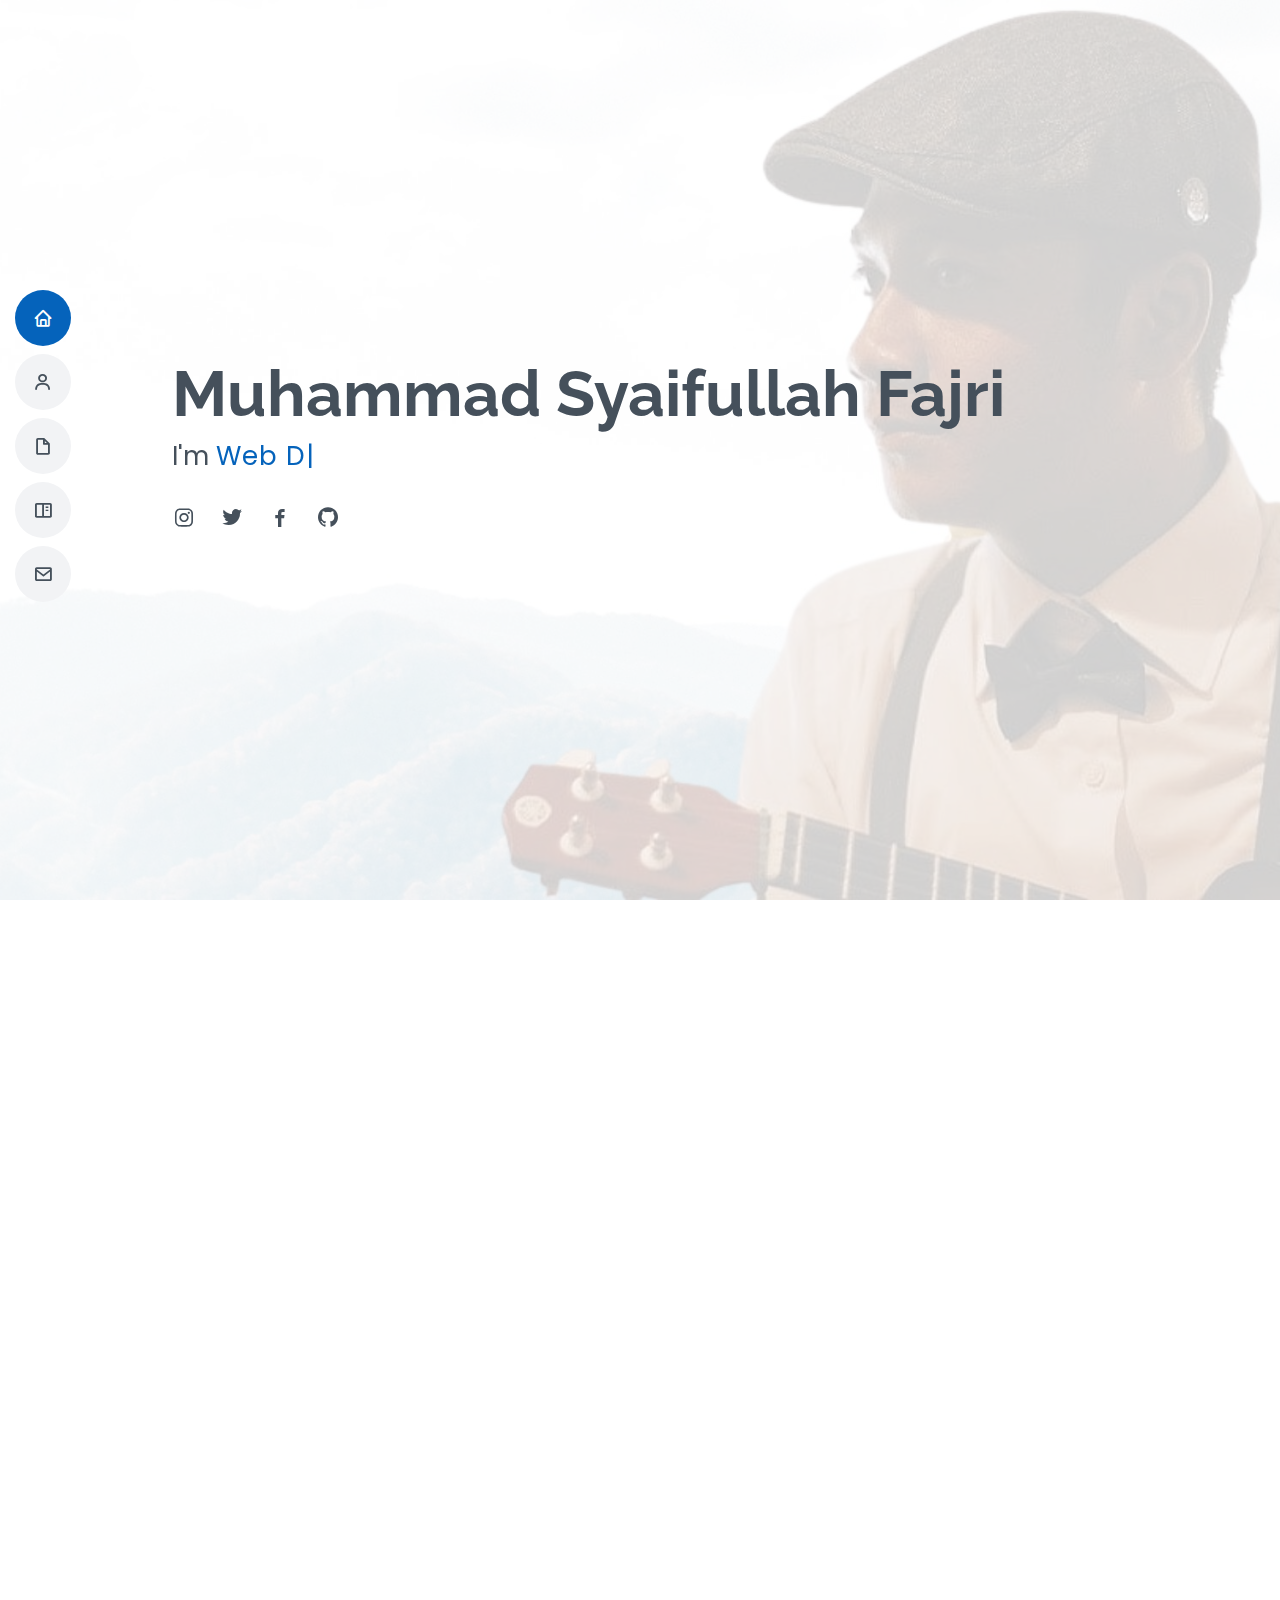
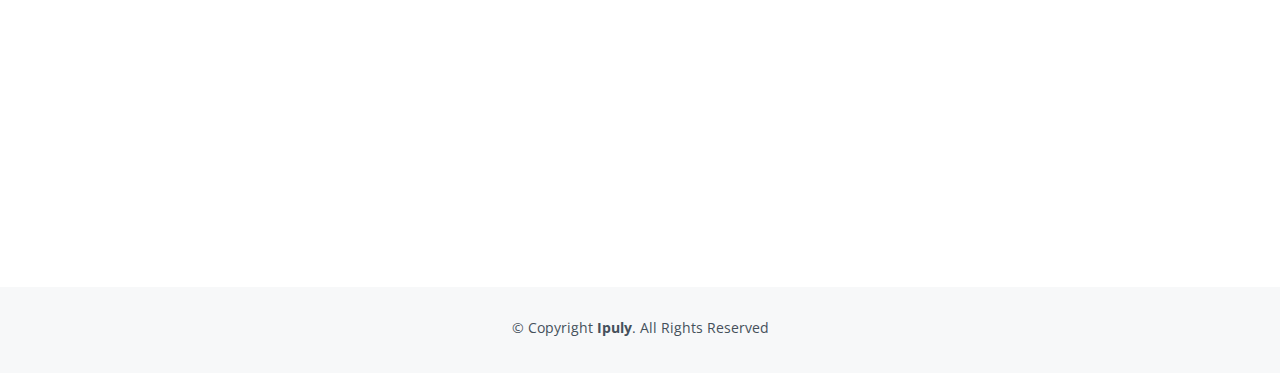
==== commit 5973eade: "replace: home" ====
--- a/portofolio/index.html
+++ b/portofolio/index.html
@@ -5,7 +5,7 @@
   <meta charset="utf-8">
   <meta content="width=device-width, initial-scale=1.0" name="viewport">
 
-  <title>MyResume Bootstrap Template - Index</title>
+  <title>Ipuly</title>
   <meta content="" name="description">
   <meta content="" name="keywords">
 
@@ -14,7 +14,9 @@
   <link href="assets/img/apple-touch-icon.png" rel="apple-touch-icon">
 
   <!-- Google Fonts -->
-  <link href="https://fonts.googleapis.com/css?family=Open+Sans:300,300i,400,400i,600,600i,700,700i|Raleway:300,300i,400,400i,500,500i,600,600i,700,700i|Poppins:300,300i,400,400i,500,500i,600,600i,700,700i" rel="stylesheet">
+  <link
+    href="https://fonts.googleapis.com/css?family=Open+Sans:300,300i,400,400i,600,600i,700,700i|Raleway:300,300i,400,400i,500,500i,600,600i,700,700i|Poppins:300,300i,400,400i,500,500i,600,600i,700,700i"
+    rel="stylesheet">
 
   <!-- Vendor CSS Files -->
   <link href="assets/vendor/aos/aos.css" rel="stylesheet">
@@ -26,13 +28,6 @@
 
   <!-- Template Main CSS File -->
   <link href="assets/css/style.css" rel="stylesheet">
-
-  <!-- =======================================================
-  * Template Name: MyResume - v4.9.2
-  * Template URL: https://bootstrapmade.com/free-html-bootstrap-template-my-resume/
-  * Author: BootstrapMade.com
-  * License: https://bootstrapmade.com/license/
-  ======================================================== -->
 </head>
 
 <body>
@@ -48,8 +43,8 @@
         <li><a href="#hero" class="nav-link scrollto active"><i class="bx bx-home"></i> <span>Home</span></a></li>
         <li><a href="#about" class="nav-link scrollto"><i class="bx bx-user"></i> <span>About</span></a></li>
         <li><a href="#resume" class="nav-link scrollto"><i class="bx bx-file-blank"></i> <span>Resume</span></a></li>
-        <li><a href="#portfolio" class="nav-link scrollto"><i class="bx bx-book-content"></i> <span>Portfolio</span></a></li>
-        <li><a href="#services" class="nav-link scrollto"><i class="bx bx-server"></i> <span>Services</span></a></li>
+        <li><a href="#portfolio" class="nav-link scrollto"><i class="bx bx-book-content"></i> <span>Portfolio</span></a>
+        </li>
         <li><a href="#contact" class="nav-link scrollto"><i class="bx bx-envelope"></i> <span>Contact</span></a></li>
       </ul>
     </nav><!-- .nav-menu -->
@@ -59,14 +54,13 @@
   <!-- ======= Hero Section ======= -->
   <section id="hero" class="d-flex flex-column justify-content-center">
     <div class="container" data-aos="zoom-in" data-aos-delay="100">
-      <h1>Brandon Johnson</h1>
-      <p>I'm <span class="typed" data-typed-items="Designer, Developer, Freelancer, Photographer"></span></p>
+      <h1>Muhammad Syaifullah Fajri</h1>
+      <p>I'm <span class="typed" data-typed-items="Web Designer,Web Developer, Freelancer"></span></p>
       <div class="social-links">
+        <a href="#" class="instagram"><i class="bx bxl-instagram"></i></a>
         <a href="#" class="twitter"><i class="bx bxl-twitter"></i></a>
         <a href="#" class="facebook"><i class="bx bxl-facebook"></i></a>
-        <a href="#" class="instagram"><i class="bx bxl-instagram"></i></a>
-        <a href="#" class="google-plus"><i class="bx bxl-skype"></i></a>
-        <a href="#" class="linkedin"><i class="bx bxl-linkedin"></i></a>
+        <a href="#" class="github"><i class="bx bxl-github"></i></a>
       </div>
     </div>
   </section><!-- End Hero -->
@@ -79,7 +73,9 @@
 
         <div class="section-title">
           <h2>About</h2>
-          <p>Magnam dolores commodi suscipit. Necessitatibus eius consequatur ex aliquid fuga eum quidem. Sit sint consectetur velit. Quisquam quos quisquam cupiditate. Et nemo qui impedit suscipit alias ea. Quia fugiat sit in iste officiis commodi quidem hic quas.</p>
+          <p>Magnam dolores commodi suscipit. Necessitatibus eius consequatur ex aliquid fuga eum quidem. Sit sint
+            consectetur velit. Quisquam quos quisquam cupiditate. Et nemo qui impedit suscipit alias ea. Quia fugiat sit
+            in iste officiis commodi quidem hic quas.</p>
         </div>
 
         <div class="row">
@@ -89,7 +85,8 @@
           <div class="col-lg-8 pt-4 pt-lg-0 content">
             <h3>UI/UX Designer &amp; Web Developer.</h3>
             <p class="fst-italic">
-              Lorem ipsum dolor sit amet, consectetur adipiscing elit, sed do eiusmod tempor incididunt ut labore et dolore
+              Lorem ipsum dolor sit amet, consectetur adipiscing elit, sed do eiusmod tempor incididunt ut labore et
+              dolore
               magna aliqua.
             </p>
             <div class="row">
@@ -105,68 +102,23 @@
                 <ul>
                   <li><i class="bi bi-chevron-right"></i> <strong>Age:</strong> <span>30</span></li>
                   <li><i class="bi bi-chevron-right"></i> <strong>Degree:</strong> <span>Master</span></li>
-                  <li><i class="bi bi-chevron-right"></i> <strong>PhEmailone:</strong> <span>email@example.com</span></li>
+                  <li><i class="bi bi-chevron-right"></i> <strong>PhEmailone:</strong> <span>email@example.com</span>
+                  </li>
                   <li><i class="bi bi-chevron-right"></i> <strong>Freelance:</strong> <span>Available</span></li>
                 </ul>
               </div>
             </div>
             <p>
-              Officiis eligendi itaque labore et dolorum mollitia officiis optio vero. Quisquam sunt adipisci omnis et ut. Nulla accusantium dolor incidunt officia tempore. Et eius omnis.
-              Cupiditate ut dicta maxime officiis quidem quia. Sed et consectetur qui quia repellendus itaque neque. Aliquid amet quidem ut quaerat cupiditate. Ab et eum qui repellendus omnis culpa magni laudantium dolores.
+              Officiis eligendi itaque labore et dolorum mollitia officiis optio vero. Quisquam sunt adipisci omnis et
+              ut. Nulla accusantium dolor incidunt officia tempore. Et eius omnis.
+              Cupiditate ut dicta maxime officiis quidem quia. Sed et consectetur qui quia repellendus itaque neque.
+              Aliquid amet quidem ut quaerat cupiditate. Ab et eum qui repellendus omnis culpa magni laudantium dolores.
             </p>
           </div>
         </div>
 
       </div>
     </section><!-- End About Section -->
-
-    <!-- ======= Facts Section ======= -->
-    <section id="facts" class="facts">
-      <div class="container" data-aos="fade-up">
-
-        <div class="section-title">
-          <h2>Facts</h2>
-          <p>Magnam dolores commodi suscipit. Necessitatibus eius consequatur ex aliquid fuga eum quidem. Sit sint consectetur velit. Quisquam quos quisquam cupiditate. Et nemo qui impedit suscipit alias ea. Quia fugiat sit in iste officiis commodi quidem hic quas.</p>
-        </div>
-
-        <div class="row">
-
-          <div class="col-lg-3 col-md-6">
-            <div class="count-box">
-              <i class="bi bi-emoji-smile"></i>
-              <span data-purecounter-start="0" data-purecounter-end="232" data-purecounter-duration="1" class="purecounter"></span>
-              <p>Happy Clients</p>
-            </div>
-          </div>
-
-          <div class="col-lg-3 col-md-6 mt-5 mt-md-0">
-            <div class="count-box">
-              <i class="bi bi-journal-richtext"></i>
-              <span data-purecounter-start="0" data-purecounter-end="521" data-purecounter-duration="1" class="purecounter"></span>
-              <p>Projects</p>
-            </div>
-          </div>
-
-          <div class="col-lg-3 col-md-6 mt-5 mt-lg-0">
-            <div class="count-box">
-              <i class="bi bi-headset"></i>
-              <span data-purecounter-start="0" data-purecounter-end="1463" data-purecounter-duration="1" class="purecounter"></span>
-              <p>Hours Of Support</p>
-            </div>
-          </div>
-
-          <div class="col-lg-3 col-md-6 mt-5 mt-lg-0">
-            <div class="count-box">
-              <i class="bi bi-award"></i>
-              <span data-purecounter-start="0" data-purecounter-end="25" data-purecounter-duration="1" class="purecounter"></span>
-              <p>Awards</p>
-            </div>
-          </div>
-
-        </div>
-
-      </div>
-    </section><!-- End Facts Section -->
 
     <!-- ======= Skills Section ======= -->
     <section id="skills" class="skills section-bg">
@@ -174,7 +126,9 @@
 
         <div class="section-title">
           <h2>Skills</h2>
-          <p>Magnam dolores commodi suscipit. Necessitatibus eius consequatur ex aliquid fuga eum quidem. Sit sint consectetur velit. Quisquam quos quisquam cupiditate. Et nemo qui impedit suscipit alias ea. Quia fugiat sit in iste officiis commodi quidem hic quas.</p>
+          <p>Magnam dolores commodi suscipit. Necessitatibus eius consequatur ex aliquid fuga eum quidem. Sit sint
+            consectetur velit. Quisquam quos quisquam cupiditate. Et nemo qui impedit suscipit alias ea. Quia fugiat sit
+            in iste officiis commodi quidem hic quas.</p>
         </div>
 
         <div class="row skills-content">
@@ -184,21 +138,24 @@
             <div class="progress">
               <span class="skill">HTML <i class="val">100%</i></span>
               <div class="progress-bar-wrap">
-                <div class="progress-bar" role="progressbar" aria-valuenow="100" aria-valuemin="0" aria-valuemax="100"></div>
+                <div class="progress-bar" role="progressbar" aria-valuenow="100" aria-valuemin="0" aria-valuemax="100">
+                </div>
               </div>
             </div>
 
             <div class="progress">
               <span class="skill">CSS <i class="val">90%</i></span>
               <div class="progress-bar-wrap">
-                <div class="progress-bar" role="progressbar" aria-valuenow="90" aria-valuemin="0" aria-valuemax="100"></div>
+                <div class="progress-bar" role="progressbar" aria-valuenow="90" aria-valuemin="0" aria-valuemax="100">
+                </div>
               </div>
             </div>
 
             <div class="progress">
               <span class="skill">JavaScript <i class="val">75%</i></span>
               <div class="progress-bar-wrap">
-                <div class="progress-bar" role="progressbar" aria-valuenow="75" aria-valuemin="0" aria-valuemax="100"></div>
+                <div class="progress-bar" role="progressbar" aria-valuenow="75" aria-valuemin="0" aria-valuemax="100">
+                </div>
               </div>
             </div>
 
@@ -209,21 +166,24 @@
             <div class="progress">
               <span class="skill">PHP <i class="val">80%</i></span>
               <div class="progress-bar-wrap">
-                <div class="progress-bar" role="progressbar" aria-valuenow="80" aria-valuemin="0" aria-valuemax="100"></div>
+                <div class="progress-bar" role="progressbar" aria-valuenow="80" aria-valuemin="0" aria-valuemax="100">
+                </div>
               </div>
             </div>
 
             <div class="progress">
               <span class="skill">WordPress/CMS <i class="val">90%</i></span>
               <div class="progress-bar-wrap">
-                <div class="progress-bar" role="progressbar" aria-valuenow="90" aria-valuemin="0" aria-valuemax="100"></div>
+                <div class="progress-bar" role="progressbar" aria-valuenow="90" aria-valuemin="0" aria-valuemax="100">
+                </div>
               </div>
             </div>
 
             <div class="progress">
               <span class="skill">Photoshop <i class="val">55%</i></span>
               <div class="progress-bar-wrap">
-                <div class="progress-bar" role="progressbar" aria-valuenow="55" aria-valuemin="0" aria-valuemax="100"></div>
+                <div class="progress-bar" role="progressbar" aria-valuenow="55" aria-valuemin="0" aria-valuemax="100">
+                </div>
               </div>
             </div>
 
@@ -240,7 +200,9 @@
 
         <div class="section-title">
           <h2>Resume</h2>
-          <p>Magnam dolores commodi suscipit. Necessitatibus eius consequatur ex aliquid fuga eum quidem. Sit sint consectetur velit. Quisquam quos quisquam cupiditate. Et nemo qui impedit suscipit alias ea. Quia fugiat sit in iste officiis commodi quidem hic quas.</p>
+          <p>Magnam dolores commodi suscipit. Necessitatibus eius consequatur ex aliquid fuga eum quidem. Sit sint
+            consectetur velit. Quisquam quos quisquam cupiditate. Et nemo qui impedit suscipit alias ea. Quia fugiat sit
+            in iste officiis commodi quidem hic quas.</p>
         </div>
 
         <div class="row">
@@ -248,7 +210,9 @@
             <h3 class="resume-title">Sumary</h3>
             <div class="resume-item pb-0">
               <h4>Brandon Johnson</h4>
-              <p><em>Innovative and deadline-driven Graphic Designer with 3+ years of experience designing and developing user-centered digital/print marketing material from initial concept to final, polished deliverable.</em></p>
+              <p><em>Innovative and deadline-driven Graphic Designer with 3+ years of experience designing and
+                  developing user-centered digital/print marketing material from initial concept to final, polished
+                  deliverable.</em></p>
               <ul>
                 <li>Portland par 127,Orlando, FL</li>
                 <li>(123) 456-7891</li>
@@ -261,13 +225,16 @@
               <h4>Master of Fine Arts &amp; Graphic Design</h4>
               <h5>2015 - 2016</h5>
               <p><em>Rochester Institute of Technology, Rochester, NY</em></p>
-              <p>Qui deserunt veniam. Et sed aliquam labore tempore sed quisquam iusto autem sit. Ea vero voluptatum qui ut dignissimos deleniti nerada porti sand markend</p>
+              <p>Qui deserunt veniam. Et sed aliquam labore tempore sed quisquam iusto autem sit. Ea vero voluptatum qui
+                ut dignissimos deleniti nerada porti sand markend</p>
             </div>
             <div class="resume-item">
               <h4>Bachelor of Fine Arts &amp; Graphic Design</h4>
               <h5>2010 - 2014</h5>
               <p><em>Rochester Institute of Technology, Rochester, NY</em></p>
-              <p>Quia nobis sequi est occaecati aut. Repudiandae et iusto quae reiciendis et quis Eius vel ratione eius unde vitae rerum voluptates asperiores voluptatem Earum molestiae consequatur neque etlon sader mart dila</p>
+              <p>Quia nobis sequi est occaecati aut. Repudiandae et iusto quae reiciendis et quis Eius vel ratione eius
+                unde vitae rerum voluptates asperiores voluptatem Earum molestiae consequatur neque etlon sader mart
+                dila</p>
             </div>
           </div>
           <div class="col-lg-6">
@@ -277,9 +244,12 @@
               <h5>2019 - Present</h5>
               <p><em>Experion, New York, NY </em></p>
               <ul>
-                <li>Lead in the design, development, and implementation of the graphic, layout, and production communication materials</li>
-                <li>Delegate tasks to the 7 members of the design team and provide counsel on all aspects of the project. </li>
-                <li>Supervise the assessment of all graphic materials in order to ensure quality and accuracy of the design</li>
+                <li>Lead in the design, development, and implementation of the graphic, layout, and production
+                  communication materials</li>
+                <li>Delegate tasks to the 7 members of the design team and provide counsel on all aspects of the
+                  project. </li>
+                <li>Supervise the assessment of all graphic materials in order to ensure quality and accuracy of the
+                  design</li>
                 <li>Oversee the efficient use of production project budgets ranging from $2,000 - $25,000</li>
               </ul>
             </div>
@@ -288,7 +258,8 @@
               <h5>2017 - 2018</h5>
               <p><em>Stepping Stone Advertising, New York, NY</em></p>
               <ul>
-                <li>Developed numerous marketing programs (logos, brochures,infographics, presentations, and advertisements).</li>
+                <li>Developed numerous marketing programs (logos, brochures,infographics, presentations, and
+                  advertisements).</li>
                 <li>Managed up to 5 projects or tasks at a given time while under pressure</li>
                 <li>Recommended and consulted with clients on the most appropriate graphic design</li>
                 <li>Created 4+ design presentations and proposals a month for clients and account managers</li>
@@ -306,7 +277,9 @@
 
         <div class="section-title">
           <h2>Portfolio</h2>
-          <p>Magnam dolores commodi suscipit. Necessitatibus eius consequatur ex aliquid fuga eum quidem. Sit sint consectetur velit. Quisquam quos quisquam cupiditate. Et nemo qui impedit suscipit alias ea. Quia fugiat sit in iste officiis commodi quidem hic quas.</p>
+          <p>Magnam dolores commodi suscipit. Necessitatibus eius consequatur ex aliquid fuga eum quidem. Sit sint
+            consectetur velit. Quisquam quos quisquam cupiditate. Et nemo qui impedit suscipit alias ea. Quia fugiat sit
+            in iste officiis commodi quidem hic quas.</p>
         </div>
 
         <div class="row">
@@ -329,8 +302,10 @@
                 <h4>App 1</h4>
                 <p>App</p>
                 <div class="portfolio-links">
-                  <a href="assets/img/portfolio/portfolio-1.jpg" data-gallery="portfolioGallery" class="portfolio-lightbox" title="App 1"><i class="bx bx-plus"></i></a>
-                  <a href="portfolio-details.html" class="portfolio-details-lightbox" data-glightbox="type: external" title="Portfolio Details"><i class="bx bx-link"></i></a>
+                  <a href="assets/img/portfolio/portfolio-1.jpg" data-gallery="portfolioGallery"
+                    class="portfolio-lightbox" title="App 1"><i class="bx bx-plus"></i></a>
+                  <a href="portfolio-details.html" class="portfolio-details-lightbox" data-glightbox="type: external"
+                    title="Portfolio Details"><i class="bx bx-link"></i></a>
                 </div>
               </div>
             </div>
@@ -343,8 +318,10 @@
                 <h4>Web 3</h4>
                 <p>Web</p>
                 <div class="portfolio-links">
-                  <a href="assets/img/portfolio/portfolio-2.jpg" data-gallery="portfolioGallery" class="portfolio-lightbox" title="Web 3"><i class="bx bx-plus"></i></a>
-                  <a href="portfolio-details.html" class="portfolio-details-lightbox" data-glightbox="type: external" title="Portfolio Details"><i class="bx bx-link"></i></a>
+                  <a href="assets/img/portfolio/portfolio-2.jpg" data-gallery="portfolioGallery"
+                    class="portfolio-lightbox" title="Web 3"><i class="bx bx-plus"></i></a>
+                  <a href="portfolio-details.html" class="portfolio-details-lightbox" data-glightbox="type: external"
+                    title="Portfolio Details"><i class="bx bx-link"></i></a>
                 </div>
               </div>
             </div>
@@ -357,8 +334,10 @@
                 <h4>App 2</h4>
                 <p>App</p>
                 <div class="portfolio-links">
-                  <a href="assets/img/portfolio/portfolio-3.jpg" data-gallery="portfolioGallery" class="portfolio-lightbox" title="App 2"><i class="bx bx-plus"></i></a>
-                  <a href="portfolio-details.html" class="portfolio-details-lightbox" data-glightbox="type: external" title="Portfolio Details"><i class="bx bx-link"></i></a>
+                  <a href="assets/img/portfolio/portfolio-3.jpg" data-gallery="portfolioGallery"
+                    class="portfolio-lightbox" title="App 2"><i class="bx bx-plus"></i></a>
+                  <a href="portfolio-details.html" class="portfolio-details-lightbox" data-glightbox="type: external"
+                    title="Portfolio Details"><i class="bx bx-link"></i></a>
                 </div>
               </div>
             </div>
@@ -371,8 +350,10 @@
                 <h4>Card 2</h4>
                 <p>Card</p>
                 <div class="portfolio-links">
-                  <a href="assets/img/portfolio/portfolio-4.jpg" data-gallery="portfolioGallery" class="portfolio-lightbox" title="Card 2"><i class="bx bx-plus"></i></a>
-                  <a href="portfolio-details.html" class="portfolio-details-lightbox" data-glightbox="type: external" title="Portfolio Details"><i class="bx bx-link"></i></a>
+                  <a href="assets/img/portfolio/portfolio-4.jpg" data-gallery="portfolioGallery"
+                    class="portfolio-lightbox" title="Card 2"><i class="bx bx-plus"></i></a>
+                  <a href="portfolio-details.html" class="portfolio-details-lightbox" data-glightbox="type: external"
+                    title="Portfolio Details"><i class="bx bx-link"></i></a>
                 </div>
               </div>
             </div>
@@ -385,8 +366,10 @@
                 <h4>Web 2</h4>
                 <p>Web</p>
                 <div class="portfolio-links">
-                  <a href="assets/img/portfolio/portfolio-5.jpg" data-gallery="portfolioGallery" class="portfolio-lightbox" title="Web 2"><i class="bx bx-plus"></i></a>
-                  <a href="portfolio-details.html" class="portfolio-details-lightbox" data-glightbox="type: external" title="Portfolio Details"><i class="bx bx-link"></i></a>
+                  <a href="assets/img/portfolio/portfolio-5.jpg" data-gallery="portfolioGallery"
+                    class="portfolio-lightbox" title="Web 2"><i class="bx bx-plus"></i></a>
+                  <a href="portfolio-details.html" class="portfolio-details-lightbox" data-glightbox="type: external"
+                    title="Portfolio Details"><i class="bx bx-link"></i></a>
                 </div>
               </div>
             </div>
@@ -399,8 +382,10 @@
                 <h4>App 3</h4>
                 <p>App</p>
                 <div class="portfolio-links">
-                  <a href="assets/img/portfolio/portfolio-6.jpg" data-gallery="portfolioGallery" class="portfolio-lightbox" title="App 3"><i class="bx bx-plus"></i></a>
-                  <a href="portfolio-details.html" class="portfolio-details-lightbox" data-glightbox="type: external" title="Portfolio Details"><i class="bx bx-link"></i></a>
+                  <a href="assets/img/portfolio/portfolio-6.jpg" data-gallery="portfolioGallery"
+                    class="portfolio-lightbox" title="App 3"><i class="bx bx-plus"></i></a>
+                  <a href="portfolio-details.html" class="portfolio-details-lightbox" data-glightbox="type: external"
+                    title="Portfolio Details"><i class="bx bx-link"></i></a>
                 </div>
               </div>
             </div>
@@ -413,8 +398,10 @@
                 <h4>Card 1</h4>
                 <p>Card</p>
                 <div class="portfolio-links">
-                  <a href="assets/img/portfolio/portfolio-7.jpg" data-gallery="portfolioGallery" class="portfolio-lightbox" title="Card 1"><i class="bx bx-plus"></i></a>
-                  <a href="portfolio-details.html" class="portfolio-details-lightbox" data-glightbox="type: external" title="Portfolio Details"><i class="bx bx-link"></i></a>
+                  <a href="assets/img/portfolio/portfolio-7.jpg" data-gallery="portfolioGallery"
+                    class="portfolio-lightbox" title="Card 1"><i class="bx bx-plus"></i></a>
+                  <a href="portfolio-details.html" class="portfolio-details-lightbox" data-glightbox="type: external"
+                    title="Portfolio Details"><i class="bx bx-link"></i></a>
                 </div>
               </div>
             </div>
@@ -427,8 +414,10 @@
                 <h4>Card 3</h4>
                 <p>Card</p>
                 <div class="portfolio-links">
-                  <a href="assets/img/portfolio/portfolio-8.jpg" data-gallery="portfolioGallery" class="portfolio-lightbox" title="Card 3"><i class="bx bx-plus"></i></a>
-                  <a href="portfolio-details.html" class="portfolio-details-lightbox" data-glightbox="type: external" title="Portfolio Details"><i class="bx bx-link"></i></a>
+                  <a href="assets/img/portfolio/portfolio-8.jpg" data-gallery="portfolioGallery"
+                    class="portfolio-lightbox" title="Card 3"><i class="bx bx-plus"></i></a>
+                  <a href="portfolio-details.html" class="portfolio-details-lightbox" data-glightbox="type: external"
+                    title="Portfolio Details"><i class="bx bx-link"></i></a>
                 </div>
               </div>
             </div>
@@ -441,8 +430,10 @@
                 <h4>Web 3</h4>
                 <p>Web</p>
                 <div class="portfolio-links">
-                  <a href="assets/img/portfolio/portfolio-9.jpg" data-gallery="portfolioGallery" class="portfolio-lightbox" title="Web 3"><i class="bx bx-plus"></i></a>
-                  <a href="portfolio-details.html" class="portfolio-details-lightbox" data-glightbox="type: external" title="Portfolio Details"><i class="bx bx-link"></i></a>
+                  <a href="assets/img/portfolio/portfolio-9.jpg" data-gallery="portfolioGallery"
+                    class="portfolio-lightbox" title="Web 3"><i class="bx bx-plus"></i></a>
+                  <a href="portfolio-details.html" class="portfolio-details-lightbox" data-glightbox="type: external"
+                    title="Portfolio Details"><i class="bx bx-link"></i></a>
                 </div>
               </div>
             </div>
@@ -452,183 +443,6 @@
 
       </div>
     </section><!-- End Portfolio Section -->
-
-    <!-- ======= Services Section ======= -->
-    <section id="services" class="services">
-      <div class="container" data-aos="fade-up">
-
-        <div class="section-title">
-          <h2>Services</h2>
-          <p>Magnam dolores commodi suscipit. Necessitatibus eius consequatur ex aliquid fuga eum quidem. Sit sint consectetur velit. Quisquam quos quisquam cupiditate. Et nemo qui impedit suscipit alias ea. Quia fugiat sit in iste officiis commodi quidem hic quas.</p>
-        </div>
-
-        <div class="row">
-
-          <div class="col-lg-4 col-md-6 d-flex align-items-stretch" data-aos="zoom-in" data-aos-delay="100">
-            <div class="icon-box iconbox-blue">
-              <div class="icon">
-                <svg width="100" height="100" viewBox="0 0 600 600" xmlns="http://www.w3.org/2000/svg">
-                  <path stroke="none" stroke-width="0" fill="#f5f5f5" d="M300,521.0016835830174C376.1290562159157,517.8887921683347,466.0731472004068,529.7835943286574,510.70327084640275,468.03025145048787C554.3714126377745,407.6079735673963,508.03601936045806,328.9844924480964,491.2728898941984,256.3432110539036C474.5976632858925,184.082847569629,479.9380746630129,96.60480741107993,416.23090153303,58.64404602377083C348.86323505073057,18.502131276798302,261.93793281208167,40.57373210992963,193.5410806939664,78.93577620505333C130.42746243093433,114.334589627462,98.30271207620316,179.96522072025542,76.75703585869454,249.04625023123273C51.97151888228291,328.5150500222984,13.704378332031375,421.85034740162234,66.52175969318436,486.19268352777647C119.04800174914682,550.1803526380478,217.28368757567262,524.383925680826,300,521.0016835830174"></path>
-                </svg>
-                <i class="bx bxl-dribbble"></i>
-              </div>
-              <h4><a href="">Lorem Ipsum</a></h4>
-              <p>Voluptatum deleniti atque corrupti quos dolores et quas molestias excepturi</p>
-            </div>
-          </div>
-
-          <div class="col-lg-4 col-md-6 d-flex align-items-stretch mt-4 mt-md-0" data-aos="zoom-in" data-aos-delay="200">
-            <div class="icon-box iconbox-orange ">
-              <div class="icon">
-                <svg width="100" height="100" viewBox="0 0 600 600" xmlns="http://www.w3.org/2000/svg">
-                  <path stroke="none" stroke-width="0" fill="#f5f5f5" d="M300,582.0697525312426C382.5290701553225,586.8405444964366,449.9789794690241,525.3245884688669,502.5850820975895,461.55621195738473C556.606425686781,396.0723002908107,615.8543463187945,314.28637112970534,586.6730223649479,234.56875336149918C558.9533121215079,158.8439757836574,454.9685369536778,164.00468322053177,381.49747125262974,130.76875717737553C312.15926192815925,99.40240125094834,248.97055460311594,18.661163978235184,179.8680185752513,50.54337015887873C110.5421016452524,82.52863877960104,119.82277516462835,180.83849132639028,109.12597500060166,256.43424936330496C100.08760227029461,320.3096726198365,92.17705696193138,384.0621239912766,124.79988738764834,439.7174275375508C164.83382741302287,508.01625554203684,220.96474134820875,577.5009287672846,300,582.0697525312426"></path>
-                </svg>
-                <i class="bx bx-file"></i>
-              </div>
-              <h4><a href="">Sed Perspiciatis</a></h4>
-              <p>Duis aute irure dolor in reprehenderit in voluptate velit esse cillum dolore</p>
-            </div>
-          </div>
-
-          <div class="col-lg-4 col-md-6 d-flex align-items-stretch mt-4 mt-lg-0" data-aos="zoom-in" data-aos-delay="300">
-            <div class="icon-box iconbox-pink">
-              <div class="icon">
-                <svg width="100" height="100" viewBox="0 0 600 600" xmlns="http://www.w3.org/2000/svg">
-                  <path stroke="none" stroke-width="0" fill="#f5f5f5" d="M300,541.5067337569781C382.14930387511276,545.0595476570109,479.8736841581634,548.3450877840088,526.4010558755058,480.5488172755941C571.5218469581645,414.80211281144784,517.5187510058486,332.0715597781072,496.52539010469104,255.14436215662573C477.37192572678356,184.95920475031193,473.57363656557914,105.61284051026155,413.0603344069578,65.22779650032875C343.27470386102294,18.654635553484475,251.2091493199835,5.337323636656869,175.0934190732945,40.62881213300186C97.87086631185822,76.43348514350839,51.98124368387456,156.15599469081315,36.44837278890362,239.84606092416172C21.716077023791087,319.22268207091537,43.775223500013084,401.1760424656574,96.891909868211,461.97329694683043C147.22146801428983,519.5804099606455,223.5754009179313,538.201503339737,300,541.5067337569781"></path>
-                </svg>
-                <i class="bx bx-tachometer"></i>
-              </div>
-              <h4><a href="">Magni Dolores</a></h4>
-              <p>Excepteur sint occaecat cupidatat non proident, sunt in culpa qui officia</p>
-            </div>
-          </div>
-
-          <div class="col-lg-4 col-md-6 d-flex align-items-stretch mt-4" data-aos="zoom-in" data-aos-delay="100">
-            <div class="icon-box iconbox-yellow">
-              <div class="icon">
-                <svg width="100" height="100" viewBox="0 0 600 600" xmlns="http://www.w3.org/2000/svg">
-                  <path stroke="none" stroke-width="0" fill="#f5f5f5" d="M300,503.46388370962813C374.79870501325706,506.71871716319447,464.8034551963731,527.1746412648533,510.4981551193396,467.86667711651364C555.9287308511215,408.9015244558933,512.6030010748507,327.5744911775523,490.211057578863,256.5855673507754C471.097692560561,195.9906835881958,447.69079081568157,138.11976852964426,395.19560036434837,102.3242989838813C329.3053358748298,57.3949838291264,248.02791733380457,8.279543830951368,175.87071277845988,42.242879143198664C103.41431057327972,76.34704239035025,93.79494320519305,170.9812938413882,81.28167332365135,250.07896920659033C70.17666984294237,320.27484674793965,64.84698225790005,396.69656628748305,111.28512138212992,450.4950937839243C156.20124167950087,502.5303643271138,231.32542653798444,500.4755392045468,300,503.46388370962813"></path>
-                </svg>
-                <i class="bx bx-layer"></i>
-              </div>
-              <h4><a href="">Nemo Enim</a></h4>
-              <p>At vero eos et accusamus et iusto odio dignissimos ducimus qui blanditiis</p>
-            </div>
-          </div>
-
-          <div class="col-lg-4 col-md-6 d-flex align-items-stretch mt-4" data-aos="zoom-in" data-aos-delay="200">
-            <div class="icon-box iconbox-red">
-              <div class="icon">
-                <svg width="100" height="100" viewBox="0 0 600 600" xmlns="http://www.w3.org/2000/svg">
-                  <path stroke="none" stroke-width="0" fill="#f5f5f5" d="M300,532.3542879108572C369.38199826031484,532.3153073249985,429.10787420159085,491.63046689027357,474.5244479745417,439.17860296908856C522.8885846962883,383.3225815378663,569.1668002868075,314.3205725914397,550.7432151929288,242.7694973846089C532.6665558377875,172.5657663291529,456.2379748765914,142.6223662098291,390.3689995646985,112.34683881706744C326.66090330228417,83.06452184765237,258.84405631176094,53.51806209861945,193.32584062364296,78.48882559362697C121.61183558270385,105.82097193414197,62.805066853699245,167.19869350419734,48.57481801355237,242.6138429142374C34.843463184063346,315.3850353017275,76.69343916112496,383.4422959591041,125.22947124332185,439.3748458443577C170.7312796277747,491.8107796887764,230.57421082200815,532.3932930995766,300,532.3542879108572"></path>
-                </svg>
-                <i class="bx bx-slideshow"></i>
-              </div>
-              <h4><a href="">Dele Cardo</a></h4>
-              <p>Quis consequatur saepe eligendi voluptatem consequatur dolor consequuntur</p>
-            </div>
-          </div>
-
-          <div class="col-lg-4 col-md-6 d-flex align-items-stretch mt-4" data-aos="zoom-in" data-aos-delay="300">
-            <div class="icon-box iconbox-teal">
-              <div class="icon">
-                <svg width="100" height="100" viewBox="0 0 600 600" xmlns="http://www.w3.org/2000/svg">
-                  <path stroke="none" stroke-width="0" fill="#f5f5f5" d="M300,566.797414625762C385.7384707136149,576.1784315230908,478.7894351017131,552.8928747891023,531.9192734346935,484.94944893311C584.6109503024035,417.5663521118492,582.489472248146,322.67544863468447,553.9536738515405,242.03673114598146C529.1557734026468,171.96086150256528,465.24506316201064,127.66468636344209,395.9583748389544,100.7403814666027C334.2173773831606,76.7482773500951,269.4350130405921,84.62216499799875,207.1952322260088,107.2889140133804C132.92018162631612,134.33871894543012,41.79353780512637,160.00259165414826,22.644507872594943,236.69541883565114C3.319112789854554,314.0945973066697,72.72355303640163,379.243833228382,124.04198916343866,440.3218312028393C172.9286146004772,498.5055451809895,224.45579914871206,558.5317968840102,300,566.797414625762"></path>
-                </svg>
-                <i class="bx bx-arch"></i>
-              </div>
-              <h4><a href="">Divera Don</a></h4>
-              <p>Modi nostrum vel laborum. Porro fugit error sit minus sapiente sit aspernatur</p>
-            </div>
-          </div>
-
-        </div>
-
-      </div>
-    </section><!-- End Services Section -->
-
-    <!-- ======= Testimonials Section ======= -->
-    <section id="testimonials" class="testimonials section-bg">
-      <div class="container" data-aos="fade-up">
-
-        <div class="section-title">
-          <h2>Testimonials</h2>
-        </div>
-
-        <div class="testimonials-slider swiper" data-aos="fade-up" data-aos-delay="100">
-          <div class="swiper-wrapper">
-
-            <div class="swiper-slide">
-              <div class="testimonial-item">
-                <img src="assets/img/testimonials/testimonials-1.jpg" class="testimonial-img" alt="">
-                <h3>Saul Goodman</h3>
-                <h4>Ceo &amp; Founder</h4>
-                <p>
-                  <i class="bx bxs-quote-alt-left quote-icon-left"></i>
-                  Proin iaculis purus consequat sem cure digni ssim donec porttitora entum suscipit rhoncus. Accusantium quam, ultricies eget id, aliquam eget nibh et. Maecen aliquam, risus at semper.
-                  <i class="bx bxs-quote-alt-right quote-icon-right"></i>
-                </p>
-              </div>
-            </div><!-- End testimonial item -->
-
-            <div class="swiper-slide">
-              <div class="testimonial-item">
-                <img src="assets/img/testimonials/testimonials-2.jpg" class="testimonial-img" alt="">
-                <h3>Sara Wilsson</h3>
-                <h4>Designer</h4>
-                <p>
-                  <i class="bx bxs-quote-alt-left quote-icon-left"></i>
-                  Export tempor illum tamen malis malis eram quae irure esse labore quem cillum quid cillum eram malis quorum velit fore eram velit sunt aliqua noster fugiat irure amet legam anim culpa.
-                  <i class="bx bxs-quote-alt-right quote-icon-right"></i>
-                </p>
-              </div>
-            </div><!-- End testimonial item -->
-
-            <div class="swiper-slide">
-              <div class="testimonial-item">
-                <img src="assets/img/testimonials/testimonials-3.jpg" class="testimonial-img" alt="">
-                <h3>Jena Karlis</h3>
-                <h4>Store Owner</h4>
-                <p>
-                  <i class="bx bxs-quote-alt-left quote-icon-left"></i>
-                  Enim nisi quem export duis labore cillum quae magna enim sint quorum nulla quem veniam duis minim tempor labore quem eram duis noster aute amet eram fore quis sint minim.
-                  <i class="bx bxs-quote-alt-right quote-icon-right"></i>
-                </p>
-              </div>
-            </div><!-- End testimonial item -->
-
-            <div class="swiper-slide">
-              <div class="testimonial-item">
-                <img src="assets/img/testimonials/testimonials-4.jpg" class="testimonial-img" alt="">
-                <h3>Matt Brandon</h3>
-                <h4>Freelancer</h4>
-                <p>
-                  <i class="bx bxs-quote-alt-left quote-icon-left"></i>
-                  Fugiat enim eram quae cillum dolore dolor amet nulla culpa multos export minim fugiat minim velit minim dolor enim duis veniam ipsum anim magna sunt elit fore quem dolore labore illum veniam.
-                  <i class="bx bxs-quote-alt-right quote-icon-right"></i>
-                </p>
-              </div>
-            </div><!-- End testimonial item -->
-
-            <div class="swiper-slide">
-              <div class="testimonial-item">
-                <img src="assets/img/testimonials/testimonials-5.jpg" class="testimonial-img" alt="">
-                <h3>John Larson</h3>
-                <h4>Entrepreneur</h4>
-                <p>
-                  <i class="bx bxs-quote-alt-left quote-icon-left"></i>
-                  Quis quorum aliqua sint quem legam fore sunt eram irure aliqua veniam tempor noster veniam enim culpa labore duis sunt culpa nulla illum cillum fugiat legam esse veniam culpa fore nisi cillum quid.
-                  <i class="bx bxs-quote-alt-right quote-icon-right"></i>
-                </p>
-              </div>
-            </div><!-- End testimonial item -->
-
-          </div>
-          <div class="swiper-pagination"></div>
-        </div>
-
-      </div>
-    </section><!-- End Testimonials Section -->
 
     <!-- ======= Contact Section ======= -->
     <section id="contact" class="contact">
@@ -701,30 +515,15 @@
   <!-- ======= Footer ======= -->
   <footer id="footer">
     <div class="container">
-      <h3>Brandon Johnson</h3>
-      <p>Et aut eum quis fuga eos sunt ipsa nihil. Labore corporis magni eligendi fuga maxime saepe commodi placeat.</p>
-      <div class="social-links">
-        <a href="#" class="twitter"><i class="bx bxl-twitter"></i></a>
-        <a href="#" class="facebook"><i class="bx bxl-facebook"></i></a>
-        <a href="#" class="instagram"><i class="bx bxl-instagram"></i></a>
-        <a href="#" class="google-plus"><i class="bx bxl-skype"></i></a>
-        <a href="#" class="linkedin"><i class="bx bxl-linkedin"></i></a>
-      </div>
       <div class="copyright">
-        &copy; Copyright <strong><span>MyResume</span></strong>. All Rights Reserved
-      </div>
-      <div class="credits">
-        <!-- All the links in the footer should remain intact. -->
-        <!-- You can delete the links only if you purchased the pro version. -->
-        <!-- Licensing information: [license-url] -->
-        <!-- Purchase the pro version with working PHP/AJAX contact form: https://bootstrapmade.com/free-html-bootstrap-template-my-resume/ -->
-        Designed by <a href="https://bootstrapmade.com/">BootstrapMade</a>
+        &copy; Copyright <strong><span>Ipuly</span></strong>. All Rights Reserved
       </div>
     </div>
   </footer><!-- End Footer -->
 
   <div id="preloader"></div>
-  <a href="#" class="back-to-top d-flex align-items-center justify-content-center"><i class="bi bi-arrow-up-short"></i></a>
+  <a href="#" class="back-to-top d-flex align-items-center justify-content-center"><i
+      class="bi bi-arrow-up-short"></i></a>
 
   <!-- Vendor JS Files -->
   <script src="assets/vendor/purecounter/purecounter_vanilla.js"></script>
--- a/portofolio/assets/css/style.css
+++ b/portofolio/assets/css/style.css
@@ -284,7 +284,7 @@
 #hero {
   width: 100%;
   height: 100vh;
-  background: url("../img/hero-bg.jpg") top right no-repeat;
+  background: url("../img/background-home.jpg") right no-repeat;
   background-size: cover;
   position: relative;
 }
